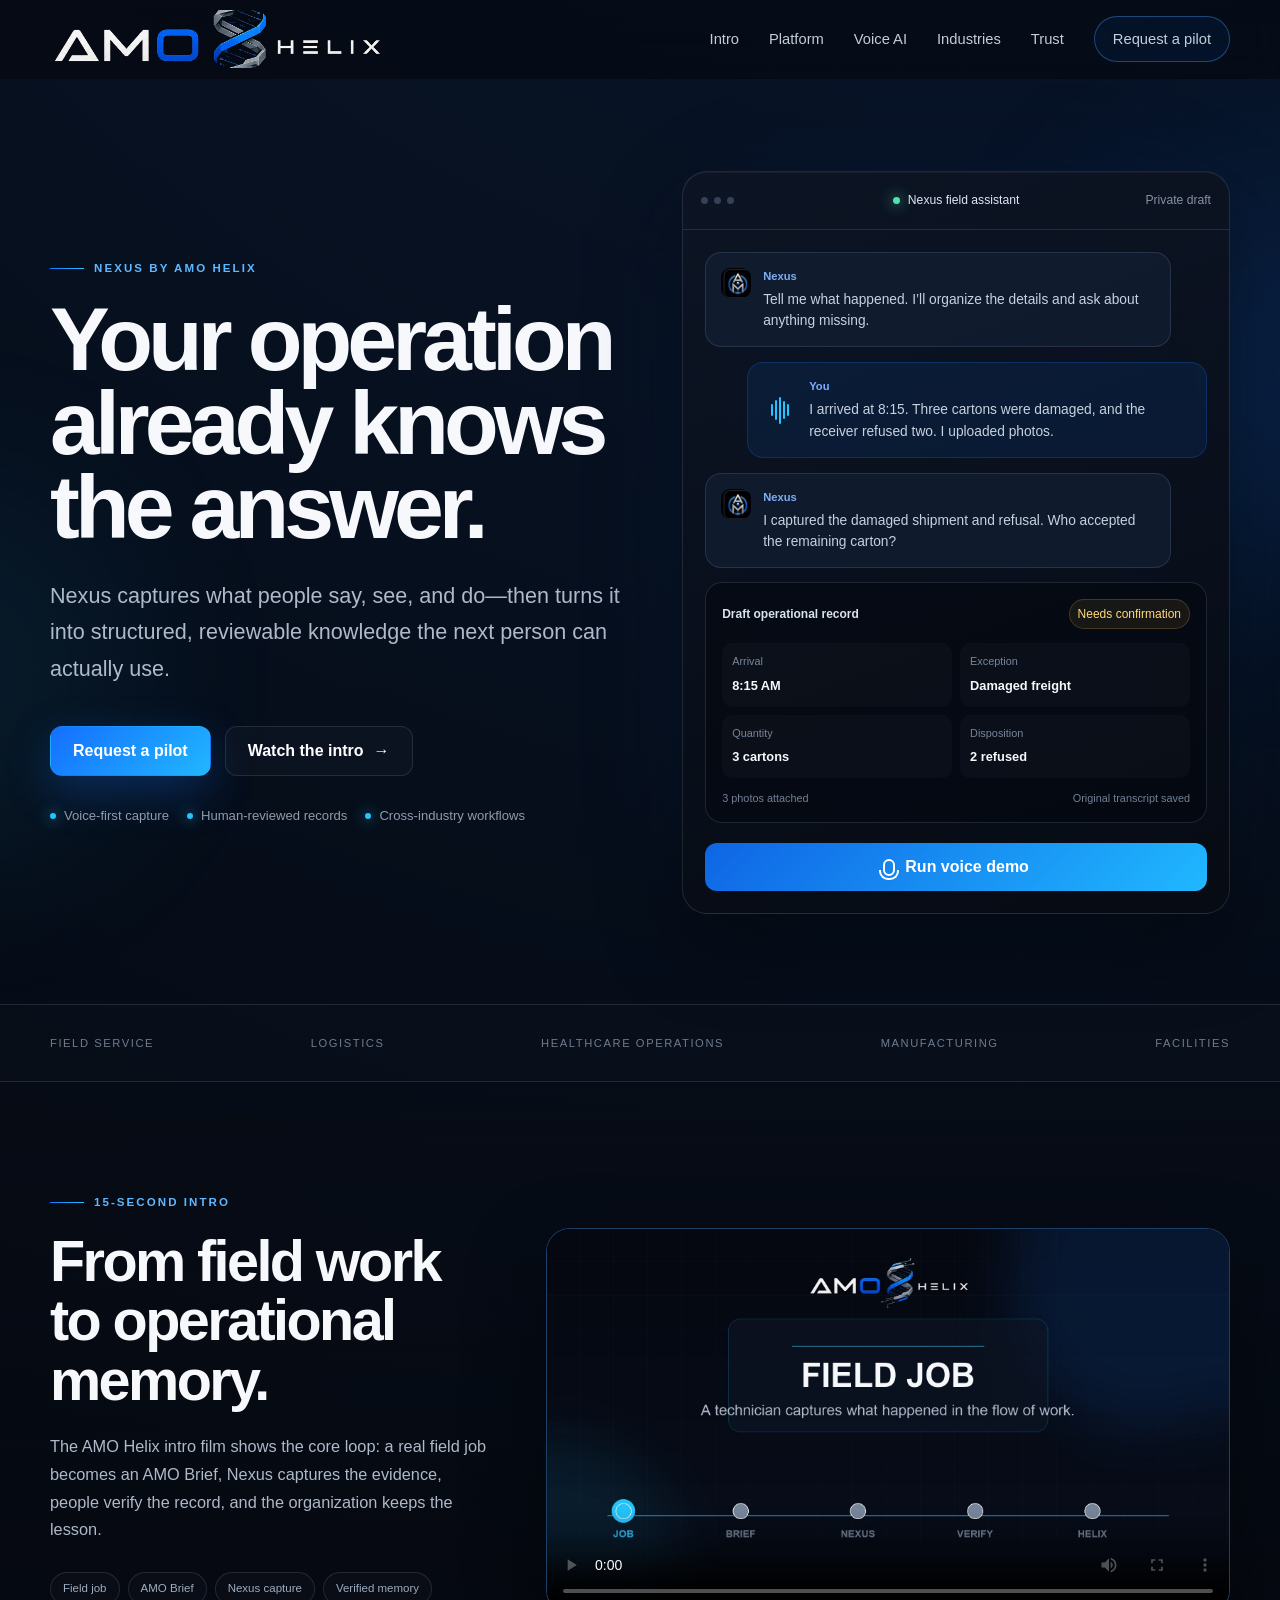
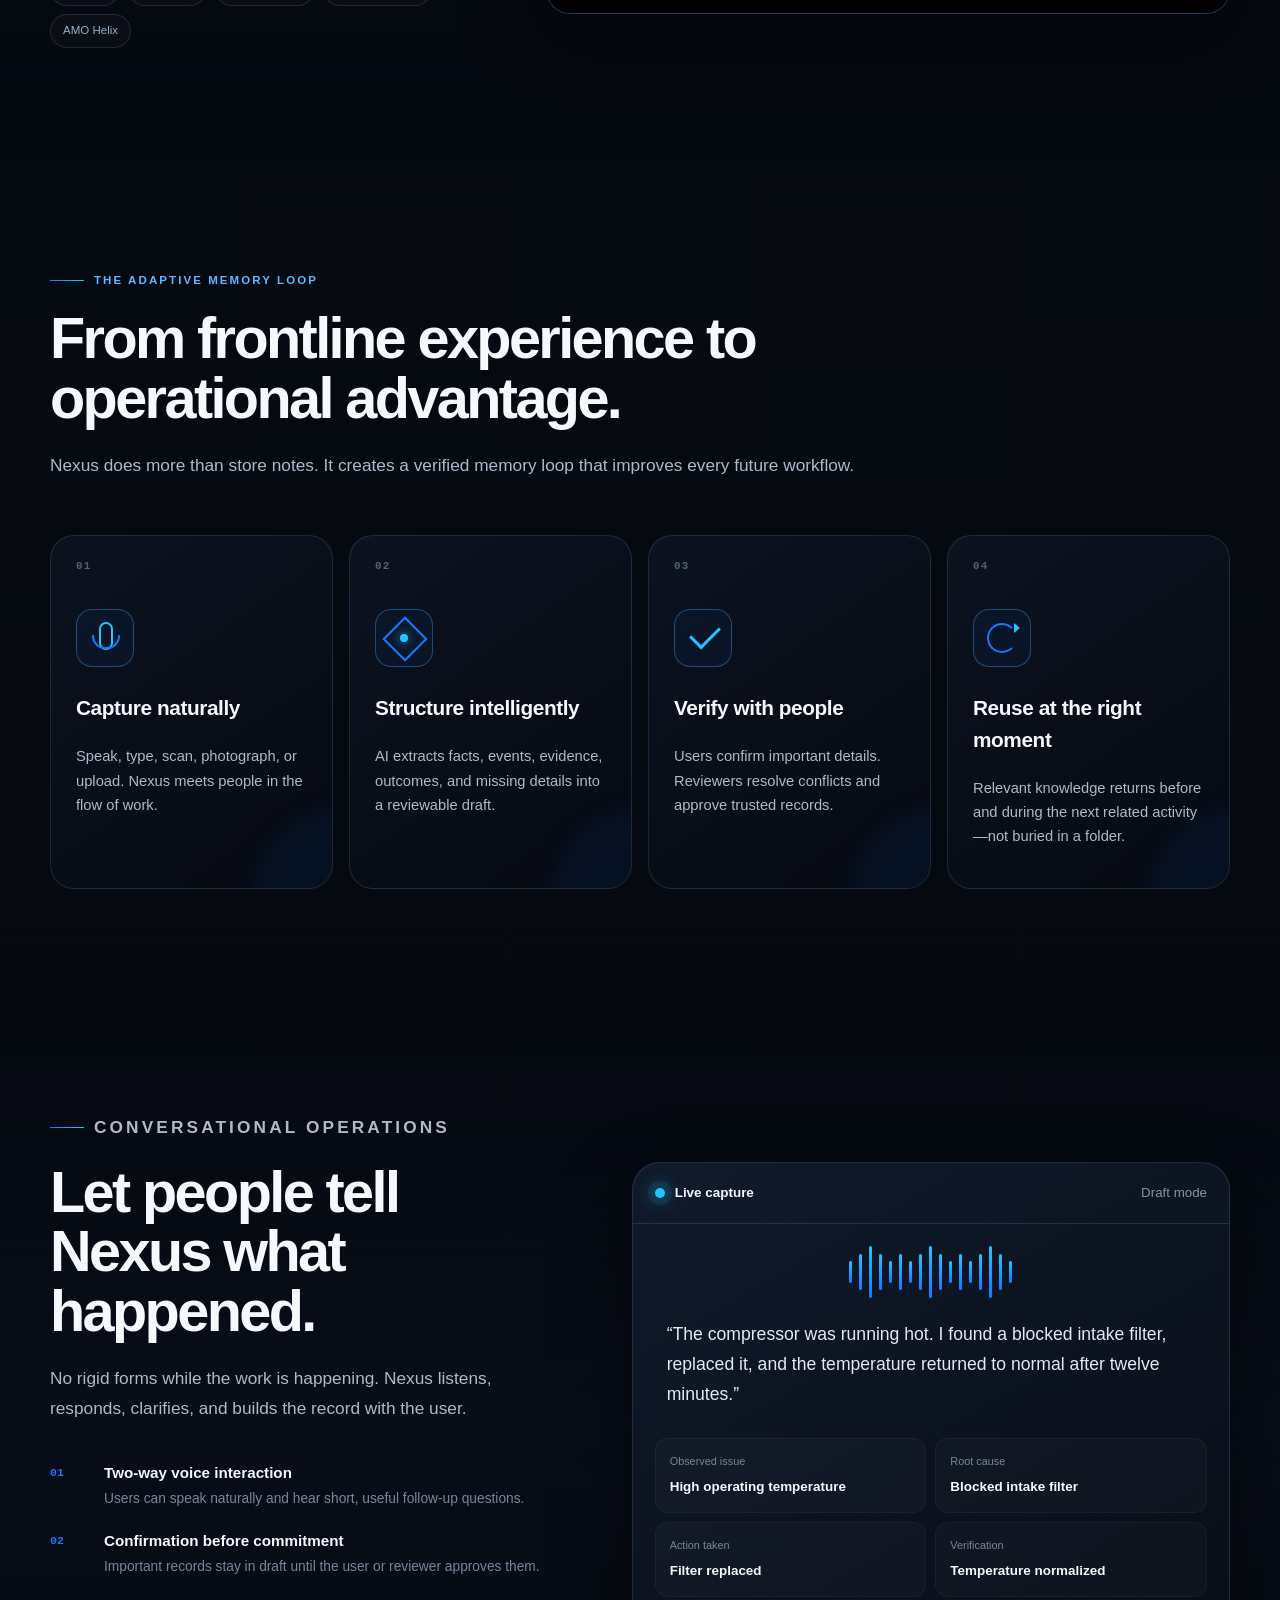
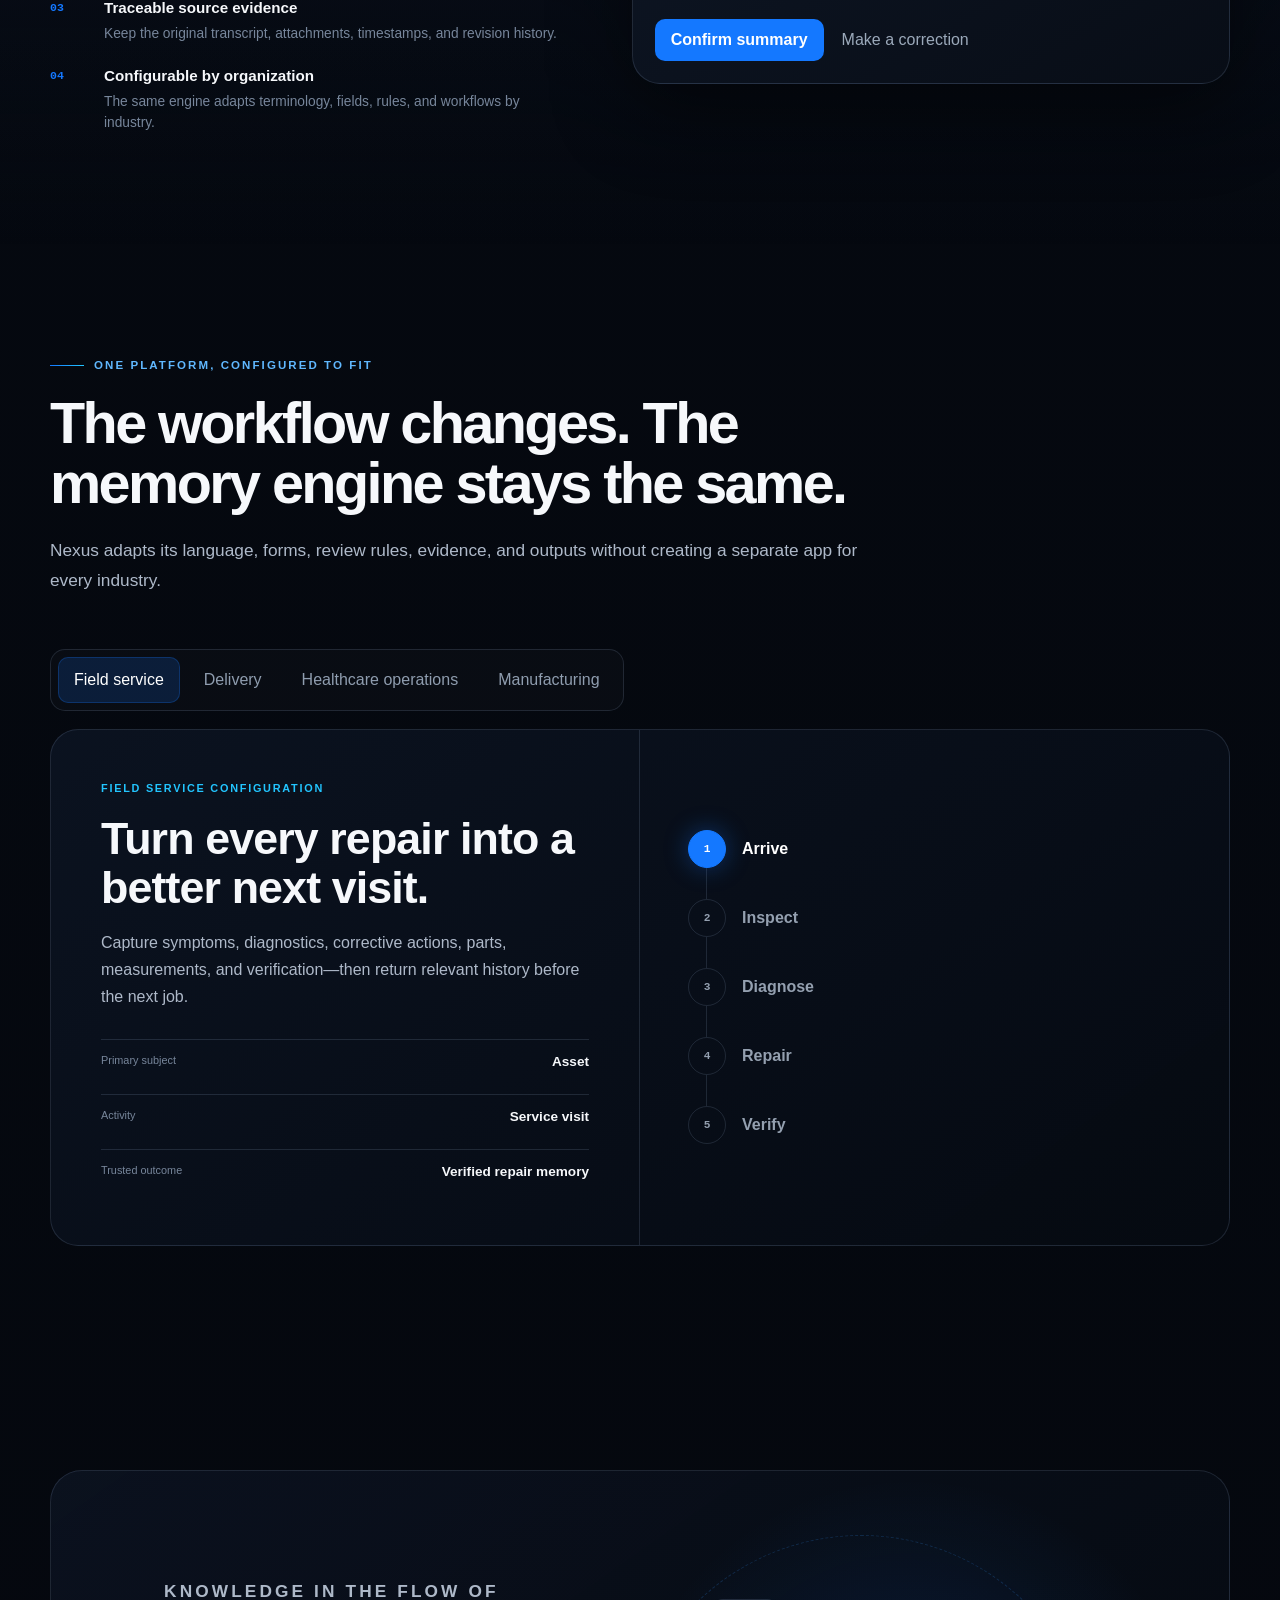
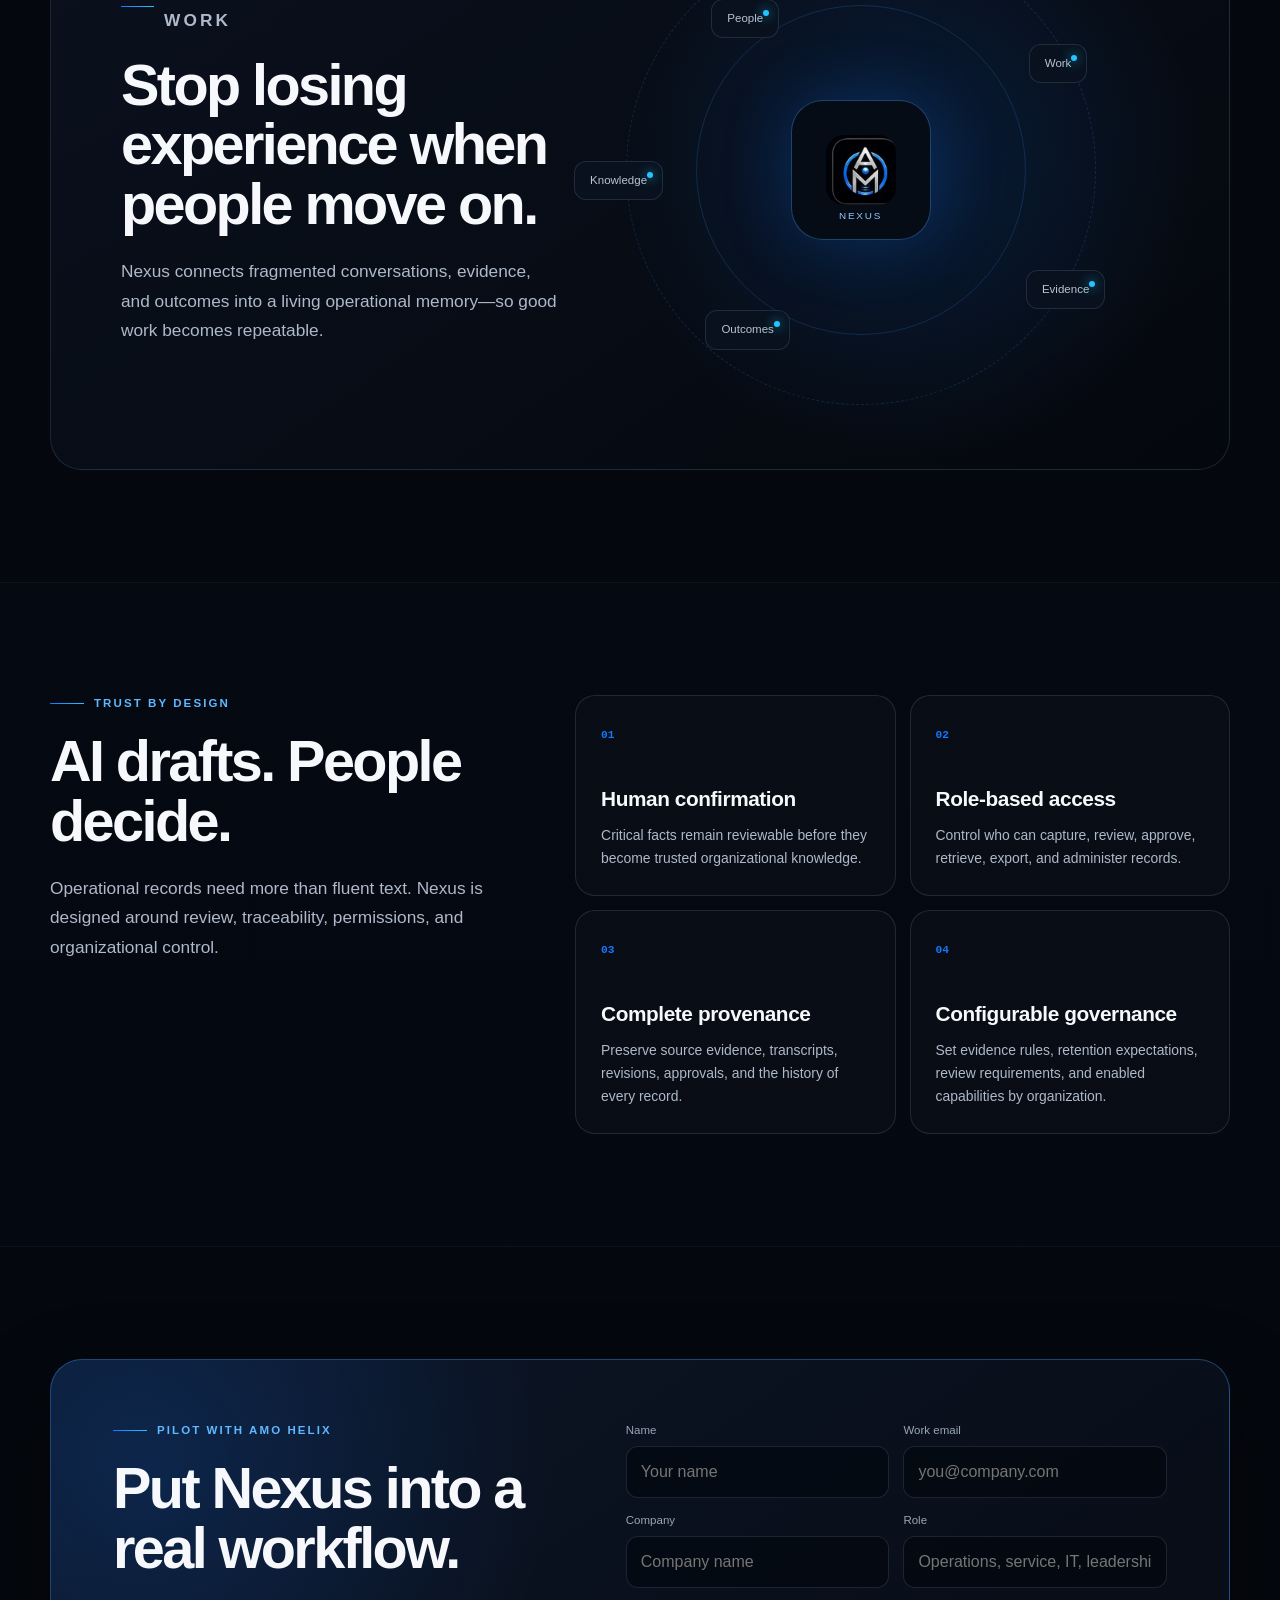
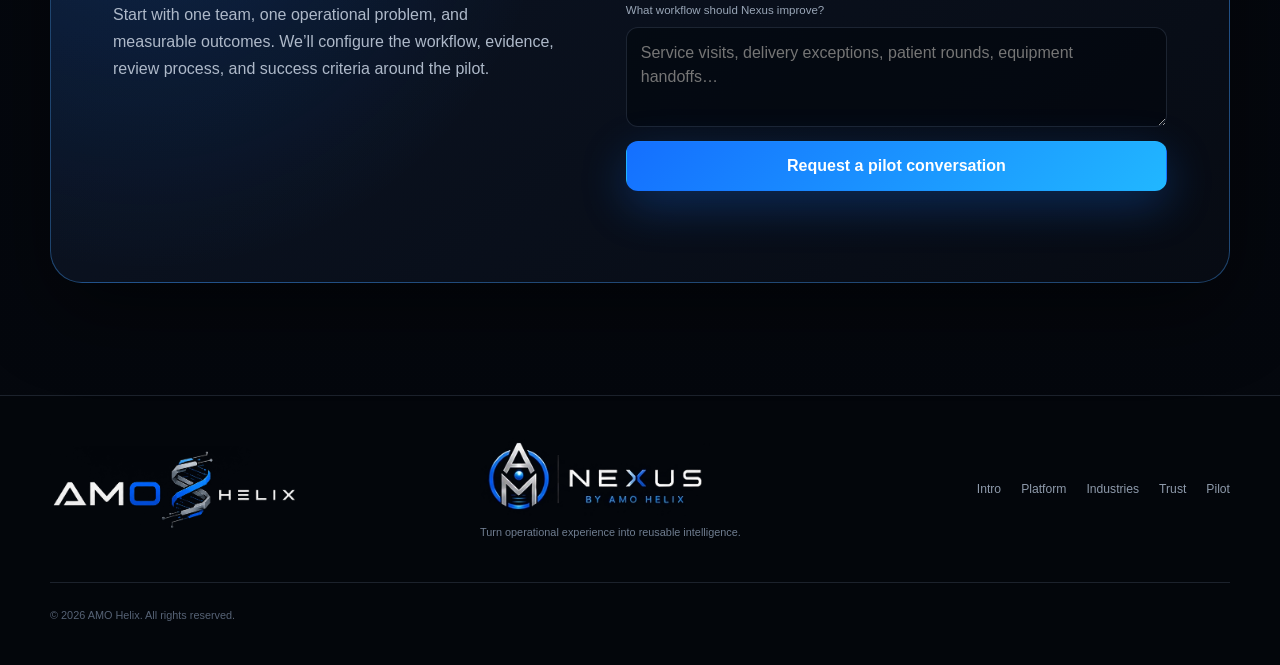
==== amo-helix-nexus-landing/index.html @ 28d57e0d "Add intro film and pilot request endpoint" ====
<!doctype html>
<html lang="en">
<head>
  <meta charset="utf-8" />
  <meta name="viewport" content="width=device-width, initial-scale=1" />
  <meta name="theme-color" content="#050810" />
  <meta name="description" content="Nexus by AMO Helix turns frontline conversations, evidence, and outcomes into reusable operational intelligence." />
  <meta property="og:title" content="Nexus by AMO Helix" />
  <meta property="og:description" content="Turn operational experience into reusable intelligence." />
  <meta property="og:type" content="website" />
  <meta property="og:image" content="assets/APPROVED-LONG-LOGO-SOURCE.jpg" />
  <link rel="icon" type="image/png" sizes="64x64" href="assets/amo-helix-approved-icon-v4-64.png" />
  <link rel="apple-touch-icon" href="assets/amo-helix-approved-icon-v4-180.png" />
  <title>Nexus by AMO Helix — Adaptive Memory Operations</title>
  <link rel="stylesheet" href="styles.css" />
</head>
<body>
  <!-- BRAND LOCK: use only the exact approved AMO app icon and long-form logo in /assets. -->
  <a class="skip-link" href="#main">Skip to content</a>

  <div class="ambient ambient-one" aria-hidden="true"></div>
  <div class="ambient ambient-two" aria-hidden="true"></div>

  <header class="site-header" id="top">
    <div class="shell nav-shell">
      <a class="brand brand-lockup" href="#top" aria-label="AMO Helix home">
        <img src="assets/amo-helix-approved-long-logo-v4.png" alt="AMO Helix" />
      </a>

      <button class="nav-toggle" type="button" aria-expanded="false" aria-controls="site-nav">
        <span></span><span></span><span></span>
        <span class="sr-only">Toggle navigation</span>
      </button>

      <nav id="site-nav" class="site-nav" aria-label="Primary navigation">
        <a href="#intro">Intro</a>
        <a href="#platform">Platform</a>
        <a href="#voice">Voice AI</a>
        <a href="#industries">Industries</a>
        <a href="#security">Trust</a>
        <a href="#pilot" class="nav-cta">Request a pilot</a>
      </nav>
    </div>
  </header>

  <main id="main">
    <section class="hero section">
      <div class="shell hero-grid">
        <div class="hero-copy reveal">
          <p class="eyebrow"><span></span> NEXUS BY AMO HELIX</p>
          <h1>Your operation already knows the answer.</h1>
          <p class="hero-lede">Nexus captures what people say, see, and do—then turns it into structured, reviewable knowledge the next person can actually use.</p>
          <div class="hero-actions">
            <a class="button button-primary" href="#pilot">Request a pilot</a>
            <a class="button button-secondary" href="#intro">Watch the intro <span aria-hidden="true">→</span></a>
          </div>
          <div class="proof-row" aria-label="Platform capabilities">
            <span>Voice-first capture</span>
            <span>Human-reviewed records</span>
            <span>Cross-industry workflows</span>
          </div>
        </div>

        <div class="hero-demo reveal" aria-label="Nexus voice assistant demonstration">
          <div class="demo-window">
            <div class="demo-topbar">
              <div class="window-dots" aria-hidden="true"><i></i><i></i><i></i></div>
              <div class="demo-title"><span class="live-dot"></span> Nexus field assistant</div>
              <div class="secure-pill">Private draft</div>
            </div>

            <div class="assistant-panel">
              <div class="assistant-message message-ai">
                <div class="avatar"><img src="assets/amo-helix-approved-icon-v4-64.png" alt="" /></div>
                <div>
                  <span>Nexus</span>
                  <p>Tell me what happened. I’ll organize the details and ask about anything missing.</p>
                </div>
              </div>

              <div class="assistant-message message-user demo-user-message">
                <div class="voice-orb" aria-hidden="true"><b></b><b></b><b></b><b></b><b></b></div>
                <div>
                  <span>You</span>
                  <p class="typed-line">I arrived at 8:15. Three cartons were damaged, and the receiver refused two. I uploaded photos.</p>
                </div>
              </div>

              <div class="assistant-message message-ai demo-ai-reply">
                <div class="avatar"><img src="assets/amo-helix-approved-icon-v4-64.png" alt="" /></div>
                <div>
                  <span>Nexus</span>
                  <p>I captured the damaged shipment and refusal. Who accepted the remaining carton?</p>
                </div>
              </div>
            </div>

            <div class="record-preview">
              <div class="record-head">
                <span>Draft operational record</span>
                <span class="status">Needs confirmation</span>
              </div>
              <div class="record-grid">
                <div><small>Arrival</small><strong>8:15 AM</strong></div>
                <div><small>Exception</small><strong>Damaged freight</strong></div>
                <div><small>Quantity</small><strong>3 cartons</strong></div>
                <div><small>Disposition</small><strong>2 refused</strong></div>
              </div>
              <div class="evidence-line"><span>3 photos attached</span><span>Original transcript saved</span></div>
            </div>

            <button class="mic-button" type="button" aria-label="Play the voice workflow demonstration">
              <span class="mic-icon" aria-hidden="true"></span>
              <span class="mic-label">Run voice demo</span>
            </button>
          </div>
        </div>
      </div>
    </section>

    <section class="logo-strip" aria-label="Industries Nexus can support">
      <div class="shell logo-strip-inner">
        <span>FIELD SERVICE</span><span>LOGISTICS</span><span>HEALTHCARE OPERATIONS</span><span>MANUFACTURING</span><span>FACILITIES</span>
      </div>
    </section>

    <section class="section intro-section" id="intro">
      <div class="shell intro-grid">
        <div class="intro-copy reveal">
          <p class="eyebrow"><span></span> 15-SECOND INTRO</p>
          <h2>From field work to operational memory.</h2>
          <p>The AMO Helix intro film shows the core loop: a real field job becomes an AMO Brief, Nexus captures the evidence, people verify the record, and the organization keeps the lesson.</p>
          <div class="intro-steps" aria-label="Intro film sequence">
            <span>Field job</span>
            <span>AMO Brief</span>
            <span>Nexus capture</span>
            <span>Verified memory</span>
            <span>AMO Helix</span>
          </div>
        </div>
        <div class="intro-player reveal">
          <video controls playsinline preload="metadata" poster="assets/amo-helix-intro-film-poster.jpg" aria-label="AMO Helix 15-second intro film">
            <source src="assets/amo-helix-intro-film.mp4" type="video/mp4" />
          </video>
        </div>
      </div>
    </section>

    <section class="section" id="platform">
      <div class="shell">
        <div class="section-heading reveal">
          <p class="eyebrow"><span></span> THE ADAPTIVE MEMORY LOOP</p>
          <h2>From frontline experience to operational advantage.</h2>
          <p>Nexus does more than store notes. It creates a verified memory loop that improves every future workflow.</p>
        </div>

        <div class="process-grid">
          <article class="process-card reveal">
            <div class="step-number">01</div>
            <div class="line-icon capture-icon" aria-hidden="true"></div>
            <h3>Capture naturally</h3>
            <p>Speak, type, scan, photograph, or upload. Nexus meets people in the flow of work.</p>
          </article>
          <article class="process-card reveal">
            <div class="step-number">02</div>
            <div class="line-icon structure-icon" aria-hidden="true"></div>
            <h3>Structure intelligently</h3>
            <p>AI extracts facts, events, evidence, outcomes, and missing details into a reviewable draft.</p>
          </article>
          <article class="process-card reveal">
            <div class="step-number">03</div>
            <div class="line-icon verify-icon" aria-hidden="true"></div>
            <h3>Verify with people</h3>
            <p>Users confirm important details. Reviewers resolve conflicts and approve trusted records.</p>
          </article>
          <article class="process-card reveal">
            <div class="step-number">04</div>
            <div class="line-icon reuse-icon" aria-hidden="true"></div>
            <h3>Reuse at the right moment</h3>
            <p>Relevant knowledge returns before and during the next related activity—not buried in a folder.</p>
          </article>
        </div>
      </div>
    </section>

    <section class="section voice-section" id="voice">
      <div class="shell voice-grid">
        <div class="voice-copy reveal">
          <p class="eyebrow"><span></span> CONVERSATIONAL OPERATIONS</p>
          <h2>Let people tell Nexus what happened.</h2>
          <p>No rigid forms while the work is happening. Nexus listens, responds, clarifies, and builds the record with the user.</p>
          <ul class="feature-list">
            <li><span>01</span><div><strong>Two-way voice interaction</strong><p>Users can speak naturally and hear short, useful follow-up questions.</p></div></li>
            <li><span>02</span><div><strong>Confirmation before commitment</strong><p>Important records stay in draft until the user or reviewer approves them.</p></div></li>
            <li><span>03</span><div><strong>Traceable source evidence</strong><p>Keep the original transcript, attachments, timestamps, and revision history.</p></div></li>
            <li><span>04</span><div><strong>Configurable by organization</strong><p>The same engine adapts terminology, fields, rules, and workflows by industry.</p></div></li>
          </ul>
        </div>

        <div class="voice-visual reveal">
          <div class="conversation-card">
            <div class="conversation-header">
              <div><span class="pulse-ring"></span><strong>Live capture</strong></div>
              <small>Draft mode</small>
            </div>
            <div class="waveform" aria-hidden="true">
              <i></i><i></i><i></i><i></i><i></i><i></i><i></i><i></i><i></i><i></i><i></i><i></i><i></i><i></i><i></i><i></i><i></i>
            </div>
            <blockquote>“The compressor was running hot. I found a blocked intake filter, replaced it, and the temperature returned to normal after twelve minutes.”</blockquote>
            <div class="extraction-list">
              <div><span>Observed issue</span><strong>High operating temperature</strong></div>
              <div><span>Root cause</span><strong>Blocked intake filter</strong></div>
              <div><span>Action taken</span><strong>Filter replaced</strong></div>
              <div><span>Verification</span><strong>Temperature normalized</strong></div>
            </div>
            <div class="confirm-row">
              <button type="button" class="confirm-button">Confirm summary</button>
              <button type="button" class="text-button">Make a correction</button>
            </div>
          </div>
        </div>
      </div>
    </section>

    <section class="section" id="industries">
      <div class="shell">
        <div class="section-heading reveal">
          <p class="eyebrow"><span></span> ONE PLATFORM, CONFIGURED TO FIT</p>
          <h2>The workflow changes. The memory engine stays the same.</h2>
          <p>Nexus adapts its language, forms, review rules, evidence, and outputs without creating a separate app for every industry.</p>
        </div>

        <div class="industry-tabs reveal" role="tablist" aria-label="Industry examples">
          <button type="button" role="tab" aria-selected="true" data-industry="service">Field service</button>
          <button type="button" role="tab" aria-selected="false" data-industry="delivery">Delivery</button>
          <button type="button" role="tab" aria-selected="false" data-industry="healthcare">Healthcare operations</button>
          <button type="button" role="tab" aria-selected="false" data-industry="manufacturing">Manufacturing</button>
        </div>

        <div class="industry-stage reveal">
          <div class="industry-copy">
            <p class="industry-kicker" id="industry-kicker">FIELD SERVICE CONFIGURATION</p>
            <h3 id="industry-title">Turn every repair into a better next visit.</h3>
            <p id="industry-description">Capture symptoms, diagnostics, corrective actions, parts, measurements, and verification—then return relevant history before the next job.</p>
            <div class="industry-metrics">
              <div><small>Primary subject</small><strong id="industry-subject">Asset</strong></div>
              <div><small>Activity</small><strong id="industry-activity">Service visit</strong></div>
              <div><small>Trusted outcome</small><strong id="industry-outcome">Verified repair memory</strong></div>
            </div>
          </div>
          <div class="industry-workflow" aria-label="Configured workflow">
            <div class="workflow-node active"><span>1</span><strong id="wf-1">Arrive</strong></div>
            <i></i>
            <div class="workflow-node"><span>2</span><strong id="wf-2">Inspect</strong></div>
            <i></i>
            <div class="workflow-node"><span>3</span><strong id="wf-3">Diagnose</strong></div>
            <i></i>
            <div class="workflow-node"><span>4</span><strong id="wf-4">Repair</strong></div>
            <i></i>
            <div class="workflow-node"><span>5</span><strong id="wf-5">Verify</strong></div>
          </div>
        </div>
      </div>
    </section>

    <section class="section value-section">
      <div class="shell value-shell reveal">
        <div class="value-copy">
          <p class="eyebrow"><span></span> KNOWLEDGE IN THE FLOW OF WORK</p>
          <h2>Stop losing experience when people move on.</h2>
          <p>Nexus connects fragmented conversations, evidence, and outcomes into a living operational memory—so good work becomes repeatable.</p>
        </div>
        <div class="memory-map" aria-hidden="true">
          <div class="map-core"><img src="assets/amo-helix-approved-icon-v4-180.png" alt="" /><span>NEXUS</span></div>
          <div class="map-node node-one">People</div>
          <div class="map-node node-two">Work</div>
          <div class="map-node node-three">Evidence</div>
          <div class="map-node node-four">Outcomes</div>
          <div class="map-node node-five">Knowledge</div>
          <div class="map-orbit orbit-one"></div>
          <div class="map-orbit orbit-two"></div>
        </div>
      </div>
    </section>

    <section class="section trust-section" id="security">
      <div class="shell trust-grid">
        <div class="section-heading left reveal">
          <p class="eyebrow"><span></span> TRUST BY DESIGN</p>
          <h2>AI drafts. People decide.</h2>
          <p>Operational records need more than fluent text. Nexus is designed around review, traceability, permissions, and organizational control.</p>
        </div>
        <div class="trust-cards">
          <article class="trust-card reveal"><span>01</span><h3>Human confirmation</h3><p>Critical facts remain reviewable before they become trusted organizational knowledge.</p></article>
          <article class="trust-card reveal"><span>02</span><h3>Role-based access</h3><p>Control who can capture, review, approve, retrieve, export, and administer records.</p></article>
          <article class="trust-card reveal"><span>03</span><h3>Complete provenance</h3><p>Preserve source evidence, transcripts, revisions, approvals, and the history of every record.</p></article>
          <article class="trust-card reveal"><span>04</span><h3>Configurable governance</h3><p>Set evidence rules, retention expectations, review requirements, and enabled capabilities by organization.</p></article>
        </div>
      </div>
    </section>

    <section class="section pilot-section" id="pilot">
      <div class="shell pilot-card reveal">
        <div>
          <p class="eyebrow"><span></span> PILOT WITH AMO HELIX</p>
          <h2>Put Nexus into a real workflow.</h2>
          <p>Start with one team, one operational problem, and measurable outcomes. We’ll configure the workflow, evidence, review process, and success criteria around the pilot.</p>
        </div>
        <form class="pilot-form" id="pilot-form" action="/api/pilot-request" method="post">
          <label>
            <span>Name</span>
            <input type="text" name="name" placeholder="Your name" autocomplete="name" required />
          </label>
          <label>
            <span>Work email</span>
            <input type="email" name="email" placeholder="you@company.com" autocomplete="email" required />
          </label>
          <label>
            <span>Company</span>
            <input type="text" name="company" placeholder="Company name" autocomplete="organization" required />
          </label>
          <label>
            <span>Role</span>
            <input type="text" name="role" placeholder="Operations, service, IT, leadership" autocomplete="organization-title" />
          </label>
          <label class="full-field">
            <span>What workflow should Nexus improve?</span>
            <textarea name="workflow" rows="3" placeholder="Service visits, delivery exceptions, patient rounds, equipment handoffs…" required></textarea>
          </label>
          <label class="bot-field" aria-hidden="true">
            <span>Website</span>
            <input type="text" name="website" tabindex="-1" autocomplete="off" />
          </label>
          <button class="button button-primary full-field" type="submit">Request a pilot conversation</button>
          <p class="form-status full-field" role="status" aria-live="polite"></p>
        </form>
      </div>
    </section>
  </main>

  <footer class="site-footer">
    <div class="shell footer-grid">
      <div class="footer-brand">
        <img class="footer-company-logo" src="assets/amo-helix-approved-long-logo-v4.png" alt="AMO Helix" />
      </div>
      <div class="footer-product">
        <img src="assets/nexus-approved-product-lockup-v4.png" alt="Nexus by AMO Helix" />
        <small>Turn operational experience into reusable intelligence.</small>
      </div>
      <div class="footer-links"><a href="#intro">Intro</a><a href="#platform">Platform</a><a href="#industries">Industries</a><a href="#security">Trust</a><a href="#pilot">Pilot</a></div>
      <p class="copyright">© <span id="year"></span> AMO Helix. All rights reserved.</p>
    </div>
  </footer>

  <script src="script.js"></script>
</body>
</html>
---- amo-helix-nexus-landing/styles.css ----
:root {
  --bg: #050810;
  --bg-soft: #090e18;
  --panel: rgba(13, 20, 34, 0.82);
  --panel-strong: #0d1524;
  --line: rgba(158, 181, 216, 0.16);
  --line-bright: rgba(70, 161, 255, 0.38);
  --text: #f6f8fb;
  --muted: #aeb9c9;
  --muted-2: #77869b;
  --blue: #1478ff;
  --cyan: #22c5ff;
  --blue-soft: #0d3c88;
  --green: #4de3ac;
  --danger: #ff778b;
  --radius: 24px;
  --radius-sm: 14px;
  --shadow: 0 30px 80px rgba(0, 0, 0, 0.45);
  --shell: 1180px;
}

* { box-sizing: border-box; }
html { scroll-behavior: smooth; }
body {
  margin: 0;
  color: var(--text);
  background:
    radial-gradient(circle at 75% -10%, rgba(20,120,255,.12), transparent 30%),
    linear-gradient(180deg, #060a12 0%, #04070d 100%);
  font-family: Inter, ui-sans-serif, -apple-system, BlinkMacSystemFont, "Segoe UI", sans-serif;
  line-height: 1.5;
  overflow-x: hidden;
}
body::before {
  content: "";
  position: fixed;
  inset: 0;
  z-index: -3;
  opacity: .24;
  background-image:
    linear-gradient(rgba(255,255,255,.018) 1px, transparent 1px),
    linear-gradient(90deg, rgba(255,255,255,.018) 1px, transparent 1px);
  background-size: 64px 64px;
  mask-image: linear-gradient(to bottom, black, transparent 80%);
}
a { color: inherit; text-decoration: none; }
button, input, textarea { font: inherit; }
button { cursor: pointer; }
img { max-width: 100%; display: block; }

.sr-only {
  position: absolute; width: 1px; height: 1px; padding: 0; margin: -1px;
  overflow: hidden; clip: rect(0,0,0,0); white-space: nowrap; border: 0;
}
.skip-link {
  position: fixed; left: 1rem; top: 1rem; z-index: 999;
  background: white; color: black; padding: .75rem 1rem; border-radius: .5rem;
  transform: translateY(-150%); transition: transform .2s;
}
.skip-link:focus { transform: translateY(0); }
.shell { width: min(calc(100% - 40px), var(--shell)); margin-inline: auto; }
.section { padding: 112px 0; position: relative; }

.ambient { position: fixed; z-index: -2; filter: blur(100px); border-radius: 50%; opacity: .14; pointer-events: none; }
.ambient-one { width: 420px; height: 420px; background: var(--blue); top: 18%; right: -220px; }
.ambient-two { width: 380px; height: 380px; background: var(--cyan); bottom: 4%; left: -250px; opacity: .08; }

.site-header {
  position: sticky; top: 0; z-index: 100;
  border-bottom: 1px solid transparent;
  background: rgba(5,8,16,.65);
  backdrop-filter: blur(18px);
  transition: border-color .25s, background .25s;
}
.site-header.scrolled { border-color: var(--line); background: rgba(5,8,16,.9); }
.nav-shell { min-height: 78px; display: flex; align-items: center; justify-content: space-between; gap: 24px; }
.brand { display: flex; align-items: center; gap: 12px; }

.brand-lockup {
  width: 330px;
  height: 58px;
  flex: 0 0 330px;
  overflow: hidden;
  display: flex;
  align-items: center;
}

.brand-lockup img {
  width: 100%;
  height: 100%;
  max-width: none;
  max-height: none;
  object-fit: cover;
  object-position: center;
  filter: none;
}

.site-nav { display: flex; align-items: center; gap: 30px; font-size: .92rem; color: #c4cedb; }
.site-nav a { transition: color .2s; }
.site-nav a:hover, .site-nav a:focus-visible { color: white; }
.nav-cta { border: 1px solid var(--line-bright); border-radius: 999px; padding: 11px 18px; background: rgba(20,120,255,.08); }
.nav-toggle { display: none; background: transparent; border: 0; padding: 8px; }
.nav-toggle span:not(.sr-only) { display: block; width: 24px; height: 2px; background: white; margin: 5px 0; }

.eyebrow { display: flex; align-items: center; gap: 10px; margin: 0 0 20px; color: #60b8ff; font-size: .72rem; font-weight: 700; letter-spacing: .18em; }
.eyebrow span { width: 34px; height: 1px; background: linear-gradient(90deg, var(--blue), var(--cyan)); }
h1, h2, h3, p { margin-top: 0; }
h1 { font-size: clamp(3.2rem, 7vw, 6.5rem); line-height: .94; letter-spacing: -.055em; margin-bottom: 28px; max-width: 850px; }
h2 { font-size: clamp(2.3rem, 4.5vw, 4.4rem); line-height: 1.04; letter-spacing: -.045em; margin-bottom: 22px; }
h3 { font-size: 1.3rem; letter-spacing: -.02em; }
.hero { padding-top: 92px; padding-bottom: 90px; }
.hero-grid { display: grid; grid-template-columns: 1.02fr .98fr; align-items: center; gap: 62px; }
.hero-lede { max-width: 690px; font-size: clamp(1.08rem, 1.7vw, 1.35rem); line-height: 1.7; color: var(--muted); }
.hero-actions { display: flex; gap: 14px; margin: 38px 0 30px; flex-wrap: wrap; }
.button { min-height: 50px; padding: 0 22px; border-radius: 12px; display: inline-flex; align-items: center; justify-content: center; gap: 10px; border: 1px solid transparent; font-weight: 700; transition: transform .2s, box-shadow .2s, border-color .2s; }
.button:hover { transform: translateY(-2px); }
.button-primary { background: linear-gradient(135deg, #146fff, #21b7ff); color: white; box-shadow: 0 15px 45px rgba(20,120,255,.28); }
.button-primary:hover { box-shadow: 0 18px 54px rgba(20,120,255,.38); }
.button-secondary { color: white; border-color: var(--line); background: rgba(255,255,255,.025); }
.button-secondary:hover { border-color: var(--line-bright); }
.proof-row { display: flex; flex-wrap: wrap; gap: 18px; color: #8f9cae; font-size: .82rem; }
.proof-row span { display: flex; align-items: center; gap: 8px; }
.proof-row span::before { content: ""; width: 6px; height: 6px; background: var(--cyan); border-radius: 50%; box-shadow: 0 0 14px var(--cyan); }

.hero-demo { position: relative; }
.hero-demo::before { content: ""; position: absolute; inset: 8% 8%; background: rgba(20,120,255,.2); filter: blur(70px); z-index: -1; }
.demo-window { border: 1px solid var(--line); background: linear-gradient(160deg, rgba(13,21,36,.96), rgba(6,11,20,.98)); border-radius: 25px; box-shadow: var(--shadow), inset 0 1px rgba(255,255,255,.04); overflow: hidden; }
.demo-topbar { min-height: 58px; border-bottom: 1px solid var(--line); display: grid; grid-template-columns: 1fr auto 1fr; align-items: center; padding: 0 18px; font-size: .76rem; }
.window-dots { display: flex; gap: 6px; }
.window-dots i { width: 7px; height: 7px; border-radius: 50%; background: #344156; }
.demo-title { display: flex; align-items: center; gap: 8px; color: #dfe7f2; }
.live-dot { width: 7px; height: 7px; border-radius: 50%; background: var(--green); box-shadow: 0 0 14px var(--green); }
.secure-pill { justify-self: end; color: #8492a5; }
.assistant-panel { padding: 22px 22px 14px; display: grid; gap: 15px; min-height: 315px; }
.assistant-message { border-radius: 16px; padding: 15px; display: flex; gap: 12px; font-size: .86rem; border: 1px solid var(--line); }
.assistant-message span { display: block; font-weight: 700; font-size: .7rem; color: #7caef7; margin-bottom: 4px; }
.assistant-message p { margin: 0; color: #c8d1df; line-height: 1.55; }
.message-ai { background: rgba(18,31,52,.72); margin-right: 36px; }
.message-user { background: rgba(20,120,255,.1); margin-left: 42px; border-color: rgba(20,120,255,.23); }
.avatar { width: 30px; height: 30px; flex: 0 0 30px; }
.avatar img { border-radius: 9px; }
.voice-orb { width: 34px; min-width: 34px; display: flex; align-items: center; justify-content: center; gap: 2px; }
.voice-orb b { width: 2px; height: 12px; background: var(--cyan); border-radius: 99px; animation: wave 1s ease-in-out infinite; }
.voice-orb b:nth-child(2) { animation-delay: .1s; height: 20px; }
.voice-orb b:nth-child(3) { animation-delay: .2s; height: 27px; }
.voice-orb b:nth-child(4) { animation-delay: .3s; height: 18px; }
.voice-orb b:nth-child(5) { animation-delay: .4s; }
@keyframes wave { 50% { transform: scaleY(.4); opacity: .55; } }
.record-preview { margin: 0 22px 20px; border: 1px solid var(--line); border-radius: 17px; background: rgba(4,8,15,.6); padding: 16px; }
.record-head { display: flex; justify-content: space-between; align-items: center; gap: 12px; font-size: .75rem; margin-bottom: 14px; }
.record-head > span:first-child { font-weight: 700; color: #d9e2ef; }
.status { color: #ffd97a; background: rgba(255,191,64,.08); border: 1px solid rgba(255,191,64,.2); padding: 5px 8px; border-radius: 999px; }
.record-grid { display: grid; grid-template-columns: 1fr 1fr; gap: 8px; }
.record-grid div { padding: 10px; background: rgba(255,255,255,.025); border-radius: 10px; }
.record-grid small, .industry-metrics small { display: block; color: var(--muted-2); font-size: .68rem; margin-bottom: 3px; }
.record-grid strong { font-size: .8rem; }
.evidence-line { display: flex; justify-content: space-between; margin-top: 12px; color: #728096; font-size: .68rem; }
.mic-button { width: calc(100% - 44px); margin: 0 22px 22px; min-height: 48px; border: 0; color: white; border-radius: 12px; background: linear-gradient(135deg, #0f65e5, #20b8ff); display: flex; align-items: center; justify-content: center; gap: 10px; font-weight: 700; }
.mic-icon { width: 12px; height: 17px; border: 2px solid white; border-radius: 7px; position: relative; }
.mic-icon::after { content: ""; position: absolute; width: 16px; height: 8px; border: 2px solid white; border-top: 0; border-radius: 0 0 9px 9px; left: 50%; transform: translateX(-50%); top: 9px; }
.demo-window.playing .assistant-panel { animation: subtleFlash 1.5s ease; }
.demo-window.playing .record-preview { border-color: rgba(34,197,255,.48); box-shadow: 0 0 30px rgba(20,120,255,.12); }
@keyframes subtleFlash { 50% { opacity: .68; } }

.logo-strip { border-block: 1px solid var(--line); background: rgba(255,255,255,.012); }
.logo-strip-inner { min-height: 76px; display: flex; align-items: center; justify-content: space-between; gap: 24px; color: #6f7c8e; font-size: .7rem; letter-spacing: .14em; white-space: nowrap; overflow: hidden; }
.intro-section { background: linear-gradient(180deg, rgba(8,13,22,.42), transparent); }
.intro-grid { display: grid; grid-template-columns: .78fr 1.22fr; gap: 58px; align-items: center; }
.intro-copy > p:not(.eyebrow) { color: var(--muted); line-height: 1.7; font-size: 1.02rem; }
.intro-steps { display: flex; flex-wrap: wrap; gap: 8px; margin-top: 28px; }
.intro-steps span { min-height: 34px; display: inline-flex; align-items: center; border: 1px solid var(--line); border-radius: 999px; padding: 0 12px; color: #9badc2; background: rgba(255,255,255,.018); font-size: .72rem; }
.intro-player { border: 1px solid var(--line-bright); border-radius: 24px; overflow: hidden; background: #03060b; box-shadow: var(--shadow); }
.intro-player video { display: block; width: 100%; aspect-ratio: 16 / 9; background: #03060b; }
.section-heading { max-width: 820px; margin-bottom: 54px; }
.section-heading > p:last-child, .voice-copy > p, .value-copy > p, .section-heading.left > p:last-child { color: var(--muted); font-size: 1.08rem; line-height: 1.7; }
.process-grid { display: grid; grid-template-columns: repeat(4, 1fr); gap: 16px; }
.process-card { min-height: 320px; padding: 25px; border: 1px solid var(--line); border-radius: var(--radius); background: linear-gradient(145deg, rgba(14,22,37,.78), rgba(6,10,18,.8)); position: relative; overflow: hidden; }
.process-card::after { content: ""; position: absolute; width: 180px; height: 180px; border-radius: 50%; background: rgba(20,120,255,.07); right: -100px; bottom: -100px; filter: blur(10px); }
.step-number { color: #536278; font: 700 .68rem/1 ui-monospace, monospace; letter-spacing: .12em; }
.line-icon { width: 58px; height: 58px; border: 1px solid var(--line-bright); border-radius: 16px; margin: 38px 0 25px; position: relative; background: rgba(20,120,255,.05); }
.line-icon::before, .line-icon::after { content: ""; position: absolute; }
.capture-icon::before { width: 10px; height: 24px; border: 2px solid var(--cyan); border-radius: 7px; top: 12px; left: 22px; }
.capture-icon::after { width: 24px; height: 12px; border: 2px solid var(--blue); border-top: 0; border-radius: 0 0 13px 13px; top: 25px; left: 15px; }
.structure-icon::before { width: 28px; height: 28px; border: 2px solid var(--blue); transform: rotate(45deg); top: 13px; left: 13px; }
.structure-icon::after { width: 8px; height: 8px; background: var(--cyan); border-radius: 50%; top: 24px; left: 24px; box-shadow: 0 0 12px var(--cyan); }
.verify-icon::before { width: 25px; height: 14px; border-left: 3px solid var(--cyan); border-bottom: 3px solid var(--cyan); transform: rotate(-45deg); top: 15px; left: 16px; }
.reuse-icon::before { inset: 13px; border: 2px solid var(--blue); border-radius: 50%; border-right-color: transparent; }
.reuse-icon::after { border-left: 6px solid var(--cyan); border-top: 5px solid transparent; border-bottom: 5px solid transparent; right: 10px; top: 13px; }
.process-card p { color: var(--muted); font-size: .92rem; line-height: 1.65; }

.voice-section { background: linear-gradient(180deg, transparent, rgba(9,16,28,.65), transparent); }
.voice-grid { display: grid; grid-template-columns: .92fr 1.08fr; gap: 72px; align-items: center; }
.feature-list { list-style: none; margin: 38px 0 0; padding: 0; display: grid; gap: 19px; }
.feature-list li { display: grid; grid-template-columns: 38px 1fr; gap: 16px; }
.feature-list li > span { color: var(--blue); font: 700 .72rem/1 ui-monospace, monospace; padding-top: 6px; }
.feature-list strong { font-size: .95rem; }
.feature-list p { margin: 4px 0 0; color: var(--muted-2); font-size: .86rem; }
.conversation-card { background: linear-gradient(150deg, #101a2b, #080d16); border: 1px solid var(--line); border-radius: 28px; box-shadow: var(--shadow); overflow: hidden; }
.conversation-header { display: flex; align-items: center; justify-content: space-between; padding: 20px 22px; border-bottom: 1px solid var(--line); }
.conversation-header > div { display: flex; align-items: center; gap: 10px; font-size: .84rem; }
.conversation-header small { color: #8592a4; }
.pulse-ring { width: 10px; height: 10px; background: var(--cyan); border-radius: 50%; box-shadow: 0 0 0 7px rgba(34,197,255,.08), 0 0 18px var(--cyan); }
.waveform { height: 78px; display: flex; align-items: center; justify-content: center; gap: 7px; padding-top: 18px; }
.waveform i { width: 3px; height: 22px; border-radius: 99px; background: linear-gradient(var(--cyan), var(--blue)); animation: waveform 1.5s ease-in-out infinite; }
.waveform i:nth-child(3n) { height: 52px; animation-delay: .2s; }
.waveform i:nth-child(2n) { height: 36px; animation-delay: .4s; }
@keyframes waveform { 50% { transform: scaleY(.35); opacity: .45; } }
blockquote { margin: 18px 34px 28px; font-size: 1.1rem; line-height: 1.7; color: #e3e9f2; }
.extraction-list { margin: 0 22px; display: grid; grid-template-columns: 1fr 1fr; gap: 9px; }
.extraction-list div { padding: 14px; border-radius: 13px; background: rgba(255,255,255,.025); border: 1px solid rgba(255,255,255,.04); }
.extraction-list span { display: block; color: var(--muted-2); font-size: .68rem; margin-bottom: 5px; }
.extraction-list strong { font-size: .84rem; }
.confirm-row { display: flex; gap: 12px; align-items: center; padding: 22px; }
.confirm-button { min-height: 42px; border-radius: 10px; border: 0; background: var(--blue); color: white; padding: 0 16px; font-weight: 700; }
.text-button { background: transparent; border: 0; color: #9ba9ba; }

.industry-tabs { display: flex; gap: 8px; padding: 7px; border: 1px solid var(--line); border-radius: 15px; background: rgba(255,255,255,.02); width: fit-content; max-width: 100%; overflow-x: auto; margin-bottom: 18px; }
.industry-tabs button { border: 0; color: #8f9daf; background: transparent; padding: 11px 16px; border-radius: 10px; white-space: nowrap; }
.industry-tabs button[aria-selected="true"] { color: white; background: rgba(20,120,255,.16); box-shadow: inset 0 0 0 1px rgba(20,120,255,.25); }
.industry-stage { border: 1px solid var(--line); border-radius: 28px; overflow: hidden; background: linear-gradient(145deg, rgba(13,21,36,.82), rgba(6,10,18,.88)); display: grid; grid-template-columns: 1fr 1fr; min-height: 420px; }
.industry-copy { padding: 50px; border-right: 1px solid var(--line); }
.industry-kicker { font-size: .68rem; color: var(--cyan); letter-spacing: .16em; font-weight: 700; }
.industry-copy h3 { font-size: clamp(2rem, 3.5vw, 3.15rem); line-height: 1.08; margin: 18px 0; }
.industry-copy > p:not(.industry-kicker) { color: var(--muted); line-height: 1.7; }
.industry-metrics { display: grid; gap: 10px; margin-top: 28px; }
.industry-metrics div { display: flex; justify-content: space-between; gap: 20px; padding: 12px 0; border-top: 1px solid var(--line); }
.industry-metrics strong { text-align: right; font-size: .85rem; }
.industry-workflow { display: grid; align-content: center; padding: 48px; }
.workflow-node { display: flex; align-items: center; gap: 16px; color: #94a0b0; }
.workflow-node span { width: 38px; height: 38px; border-radius: 50%; border: 1px solid var(--line); display: grid; place-items: center; font: 700 .7rem/1 ui-monospace, monospace; }
.workflow-node.active { color: white; }
.workflow-node.active span { background: var(--blue); border-color: var(--blue); box-shadow: 0 0 25px rgba(20,120,255,.35); }
.industry-workflow > i { width: 1px; height: 31px; background: var(--line); margin-left: 18px; }

.value-section { overflow: hidden; }
.value-shell { min-height: 600px; border: 1px solid var(--line); border-radius: 32px; background: radial-gradient(circle at 73% 50%, rgba(20,120,255,.16), transparent 32%), linear-gradient(145deg, rgba(13,21,36,.75), rgba(5,8,14,.9)); display: grid; grid-template-columns: .85fr 1.15fr; align-items: center; padding: 70px; position: relative; overflow: hidden; }
.value-copy { max-width: 490px; position: relative; z-index: 2; }
.memory-map { min-height: 450px; position: relative; }
.map-core { width: 140px; height: 140px; border-radius: 32px; position: absolute; left: 50%; top: 50%; transform: translate(-50%,-50%); background: rgba(7,12,21,.95); border: 1px solid var(--line-bright); display: grid; place-items: center; box-shadow: 0 0 70px rgba(20,120,255,.22); z-index: 3; }
.map-core img { width: 70px; border-radius: 18px; }
.map-core span { position: absolute; bottom: 15px; font-size: .62rem; letter-spacing: .18em; color: #8fc6ff; }
.map-orbit { position: absolute; border: 1px solid rgba(51,143,245,.2); border-radius: 50%; left: 50%; top: 50%; transform: translate(-50%,-50%); }
.orbit-one { width: 330px; height: 330px; }
.orbit-two { width: 470px; height: 470px; border-style: dashed; }
.map-node { position: absolute; background: rgba(10,18,31,.95); border: 1px solid var(--line); border-radius: 12px; padding: 10px 15px; font-size: .72rem; color: #b9c4d2; z-index: 2; }
.node-one { top: 12%; left: 25%; }
.node-two { top: 22%; right: 12%; }
.node-three { bottom: 19%; right: 9%; }
.node-four { bottom: 10%; left: 24%; }
.node-five { top: 48%; left: 2%; }
.map-node::after { content: ""; position: absolute; width: 6px; height: 6px; border-radius: 50%; background: var(--cyan); box-shadow: 0 0 12px var(--cyan); }

.trust-section { background: rgba(8,13,22,.46); border-block: 1px solid rgba(255,255,255,.035); }
.trust-grid { display: grid; grid-template-columns: .82fr 1.18fr; gap: 70px; }
.section-heading.left { margin-bottom: 0; }
.trust-cards { display: grid; grid-template-columns: 1fr 1fr; gap: 14px; }
.trust-card { border: 1px solid var(--line); border-radius: 20px; padding: 25px; background: rgba(255,255,255,.018); }
.trust-card > span { color: var(--blue); font: 700 .7rem/1 ui-monospace, monospace; }
.trust-card h3 { margin: 38px 0 10px; }
.trust-card p { color: var(--muted); font-size: .87rem; line-height: 1.65; margin: 0; }

.pilot-card { border-radius: 32px; border: 1px solid var(--line-bright); background: radial-gradient(circle at 8% 20%, rgba(20,120,255,.18), transparent 35%), linear-gradient(145deg, #0c1526, #070b13); padding: 62px; display: grid; grid-template-columns: .9fr 1.1fr; gap: 70px; box-shadow: var(--shadow); }
.pilot-card > div > p:last-child { color: var(--muted); line-height: 1.7; }
.pilot-form { display: grid; grid-template-columns: 1fr 1fr; gap: 14px; }
.pilot-form label { display: grid; gap: 7px; }
.pilot-form label span { font-size: .72rem; color: #99a6b7; }
.pilot-form input, .pilot-form textarea { width: 100%; color: white; background: rgba(3,7,13,.62); border: 1px solid var(--line); border-radius: 12px; padding: 13px 14px; outline: none; resize: vertical; }
.pilot-form input:focus, .pilot-form textarea:focus { border-color: rgba(34,197,255,.55); box-shadow: 0 0 0 3px rgba(34,197,255,.08); }
.full-field { grid-column: 1 / -1; }
.bot-field { position: absolute; left: -10000px; width: 1px; height: 1px; overflow: hidden; }
.pilot-form button[disabled] { opacity: .68; cursor: wait; transform: none; }
.form-status { margin: 0; font-size: .8rem; color: var(--green); min-height: 1.2em; }
.form-status.error { color: var(--danger); }

.site-footer { border-top: 1px solid var(--line); padding: 42px 0; background: #03060b; }
.footer-grid { display: grid; grid-template-columns: 1.2fr 1.4fr auto; gap: 30px; align-items: center; }
.footer-brand { display: flex; gap: 12px; align-items: center; }
.footer-company-logo {
  width: 245px;
  height: auto;
  max-height: 88px;
  object-fit: contain;
  object-position: left center;
}
.footer-product { display: grid; gap: 8px; }
.footer-product img { width: 230px; height: auto; object-fit: contain; object-position: left center; }
.footer-product small { color: #6f7d90; font-size: .68rem; }
.footer-links { display: flex; gap: 20px; color: #8e9aab; font-size: .76rem; }
.copyright { grid-column: 1 / -1; margin: 12px 0 0; padding-top: 24px; border-top: 1px solid var(--line); color: #566275; font-size: .68rem; }

.reveal { opacity: 0; transform: translateY(18px); transition: opacity .7s ease, transform .7s ease; }
.reveal.visible { opacity: 1; transform: translateY(0); }

@media (max-width: 980px) {
  .hero-grid, .intro-grid, .voice-grid, .trust-grid, .pilot-card { grid-template-columns: 1fr; }
  .process-grid { grid-template-columns: 1fr 1fr; }
  .hero-demo { max-width: 650px; }
  .intro-player { max-width: 760px; }
  .industry-stage { grid-template-columns: 1fr; }
  .industry-copy { border-right: 0; border-bottom: 1px solid var(--line); }
  .value-shell { grid-template-columns: 1fr; padding: 54px; }
  .memory-map { margin-top: 20px; }
  .footer-grid { grid-template-columns: 1fr 1fr; }
  .footer-links { grid-column: 1 / -1; }
}

@media (max-width: 760px) {
  .section { padding: 82px 0; }
  .shell { width: min(calc(100% - 28px), var(--shell)); }
  .nav-toggle { display: block; }
  .site-nav { position: absolute; top: 78px; left: 14px; right: 14px; display: none; flex-direction: column; align-items: stretch; gap: 0; padding: 12px; background: rgba(7,11,19,.98); border: 1px solid var(--line); border-radius: 16px; box-shadow: var(--shadow); }
  .site-nav.open { display: flex; }
  .site-nav a { padding: 13px; }
  .nav-cta { margin-top: 5px; text-align: center; }

  .brand-lockup {
    width: 205px;
    height: 46px;
    flex-basis: 205px;
  }

  .brand-lockup img {
    width: 100%;
    height: 100%;
  }

  h1 { font-size: clamp(3rem, 15vw, 5rem); }
  .hero { padding-top: 70px; }
  .hero-grid { gap: 42px; }
  .demo-topbar { grid-template-columns: auto 1fr; }
  .demo-title { justify-self: end; }
  .secure-pill { display: none; }
  .message-ai { margin-right: 0; }
  .message-user { margin-left: 12px; }
  .record-grid, .extraction-list, .trust-cards, .pilot-form { grid-template-columns: 1fr; }
  .full-field { grid-column: auto; }
  .process-grid { grid-template-columns: 1fr; }
  .process-card { min-height: 280px; }
  .logo-strip-inner { justify-content: flex-start; overflow-x: auto; }
  .industry-copy, .industry-workflow { padding: 30px; }
  .value-shell { padding: 34px 24px; min-height: 760px; }
  .memory-map { min-height: 390px; transform: scale(.82); margin-inline: -40px; }
  .pilot-card { padding: 38px 22px; gap: 34px; }
  .footer-grid { grid-template-columns: 1fr; }
  .footer-company-logo { width: 220px; }
  .footer-product img { width: 205px; }
  .footer-links { grid-column: auto; flex-wrap: wrap; }
  .evidence-line { flex-direction: column; gap: 4px; }
}

@media (prefers-reduced-motion: reduce) {
  *, *::before, *::after { animation-duration: .01ms !important; animation-iteration-count: 1 !important; scroll-behavior: auto !important; transition-duration: .01ms !important; }
  .reveal { opacity: 1; transform: none; }
}
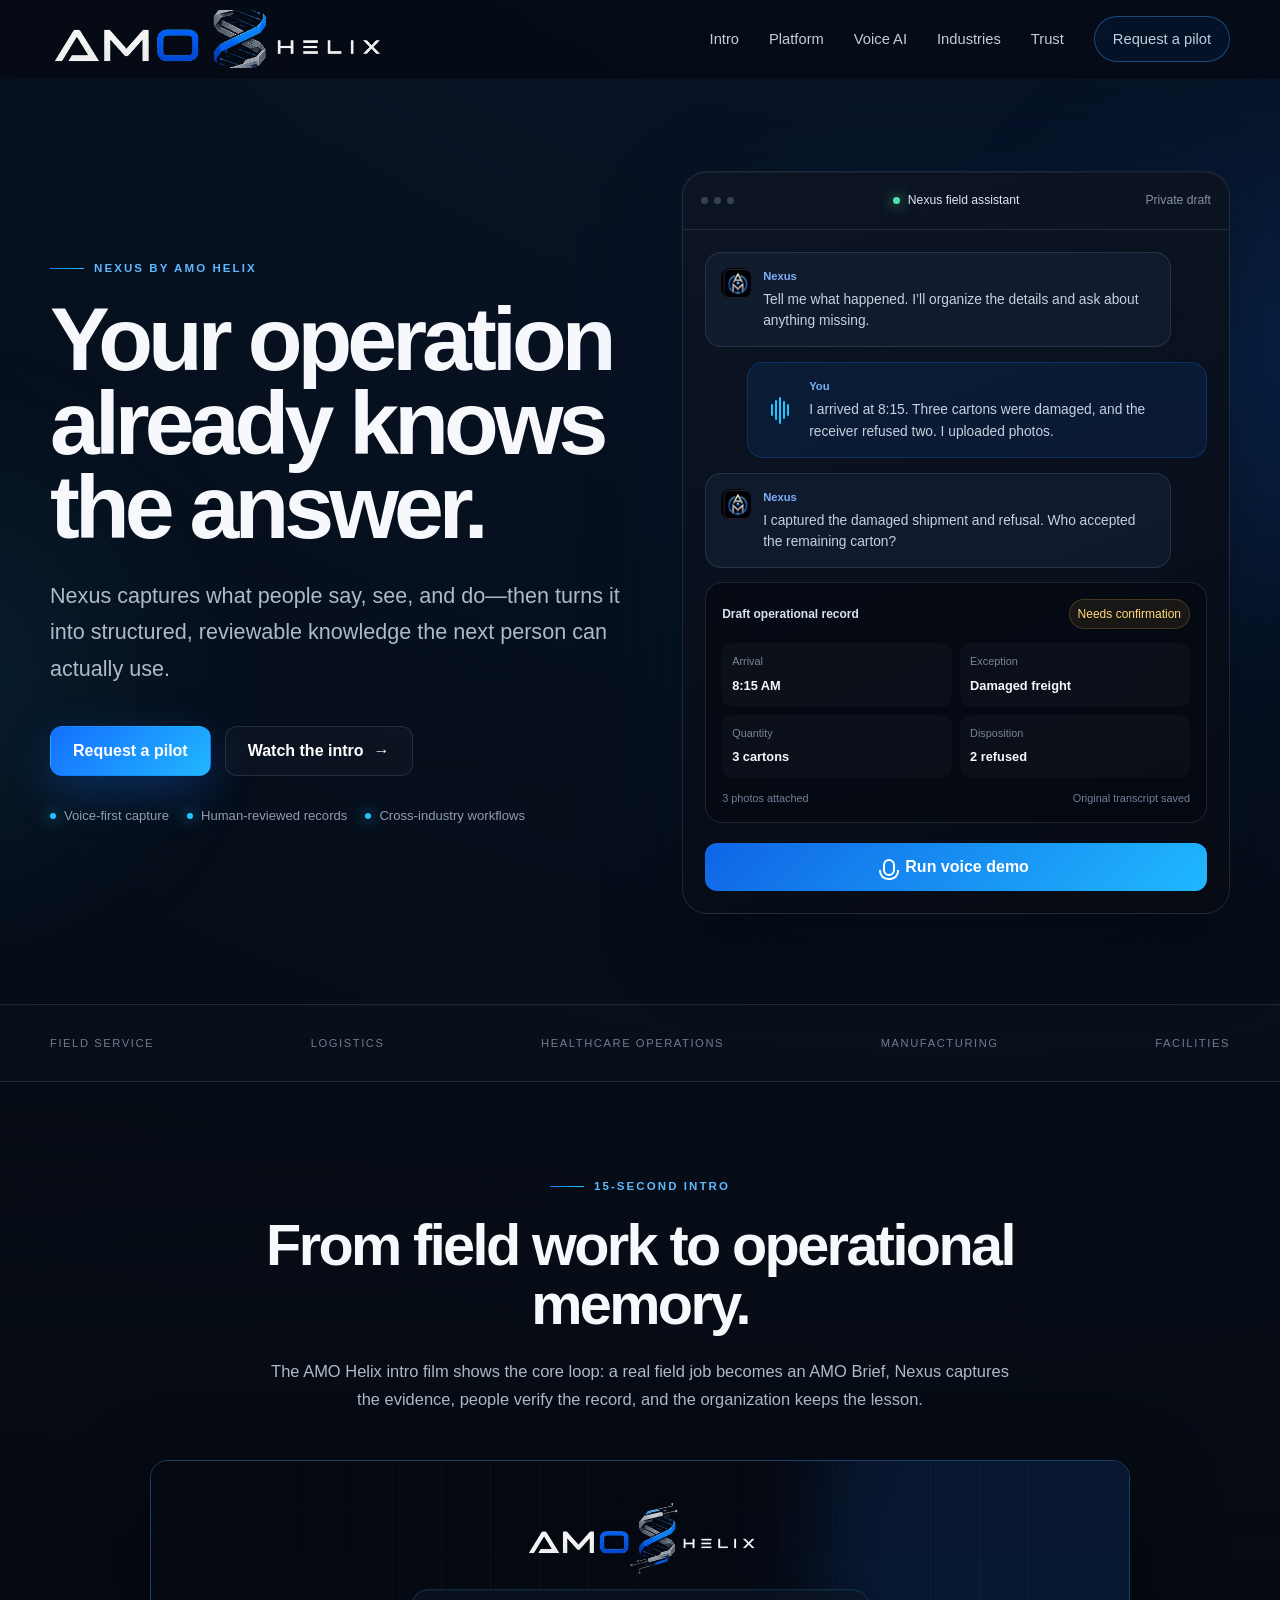
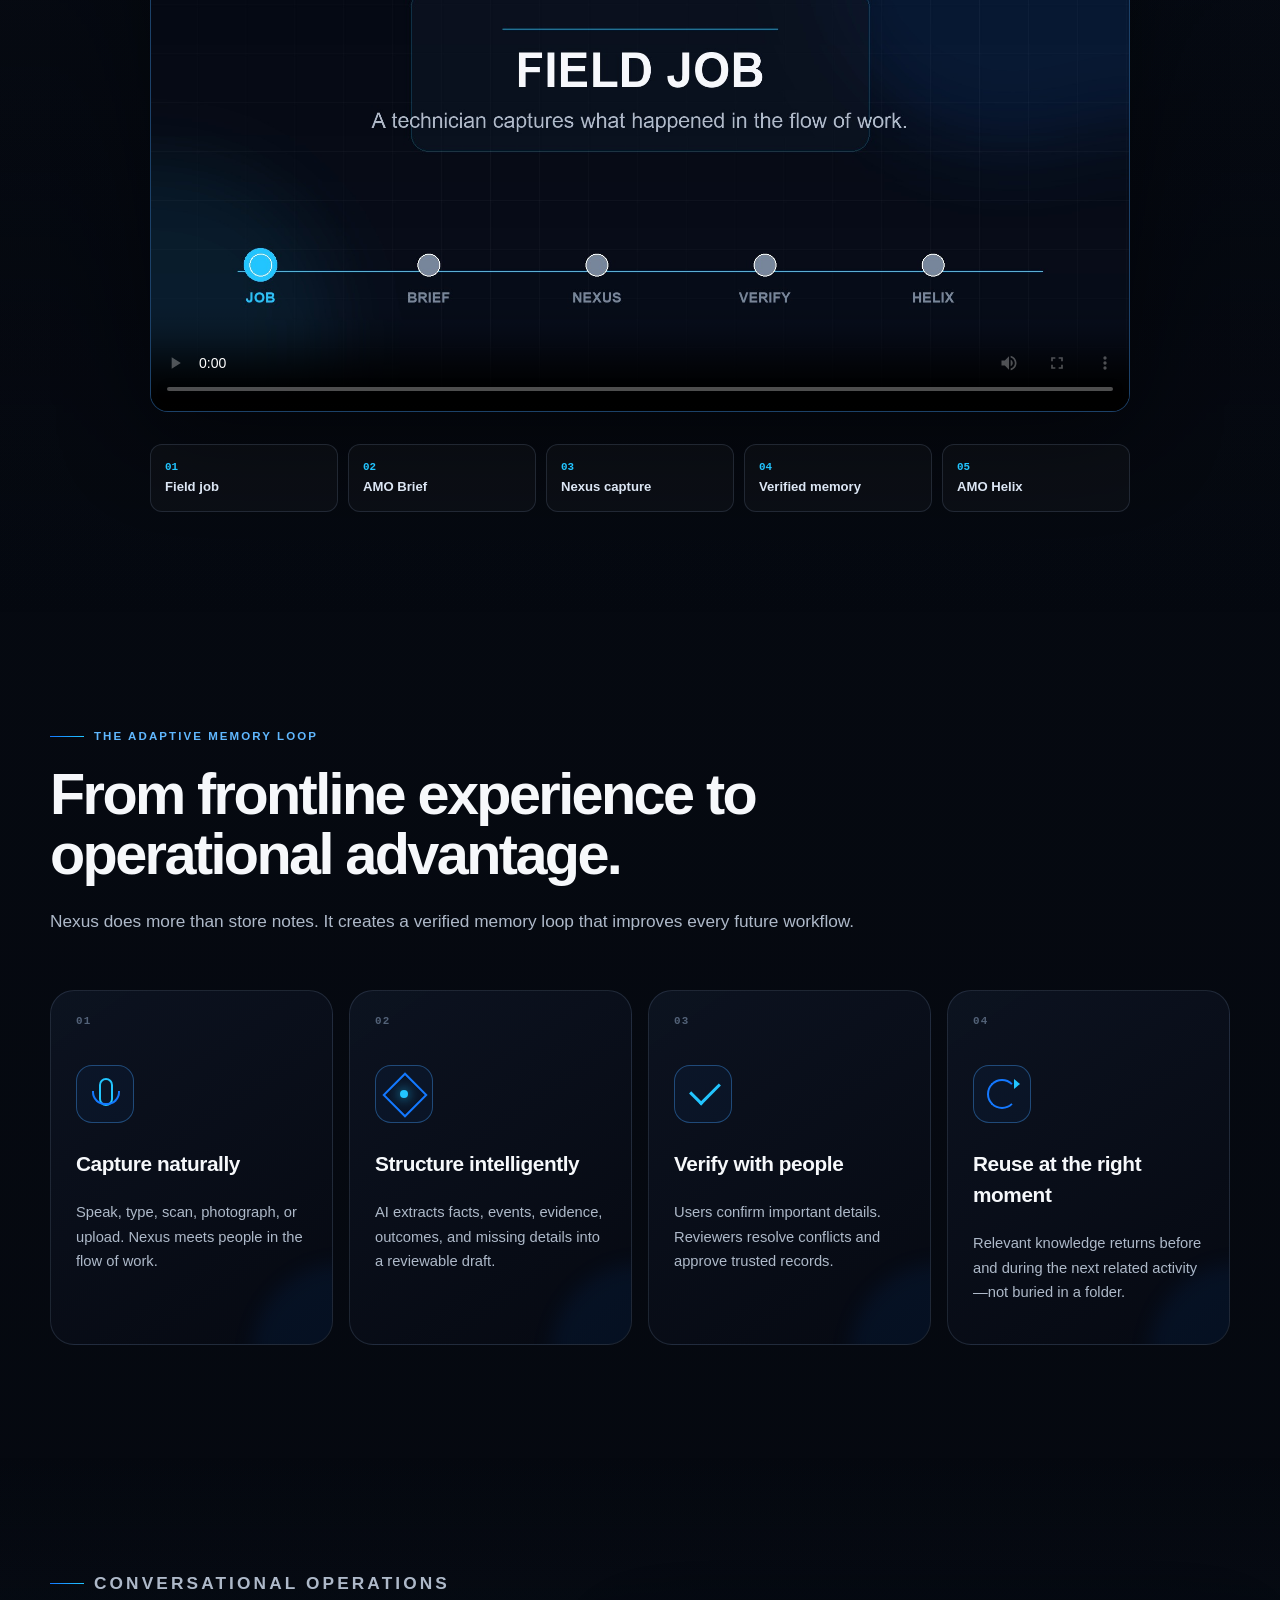
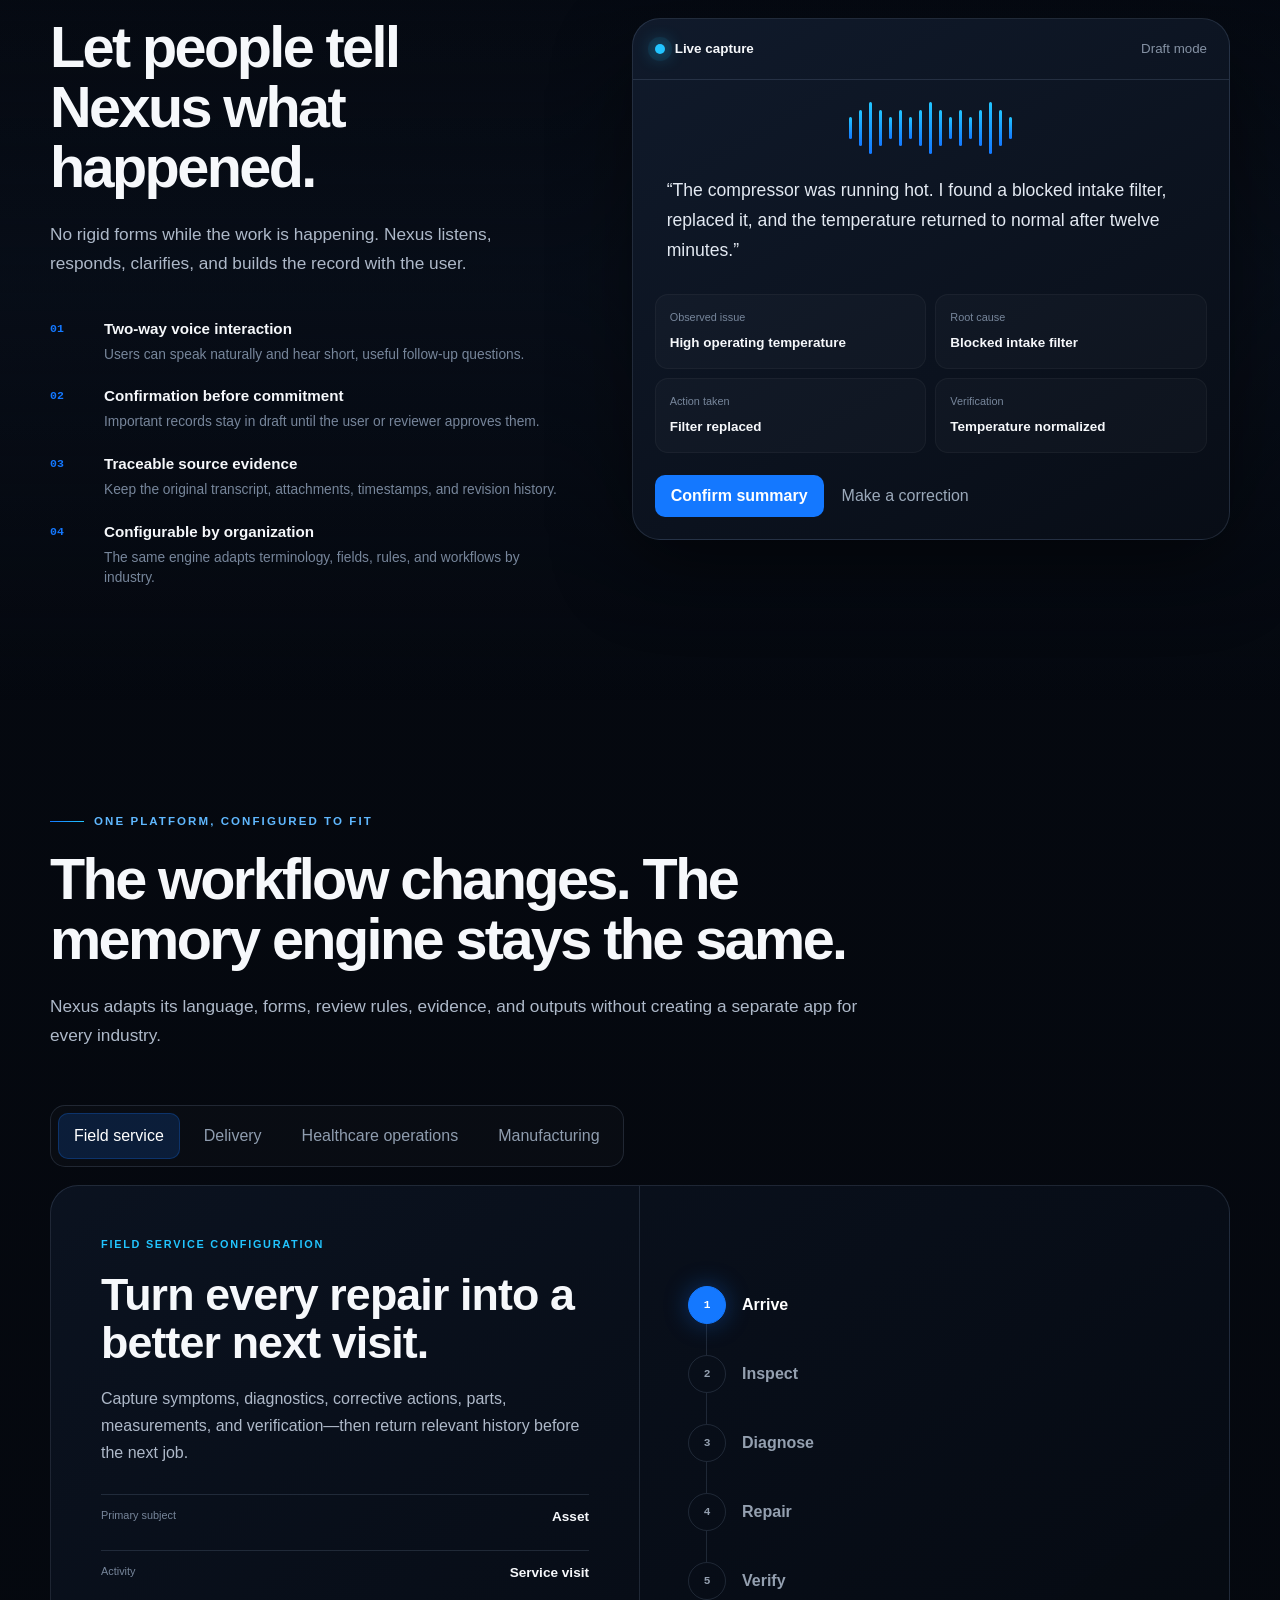
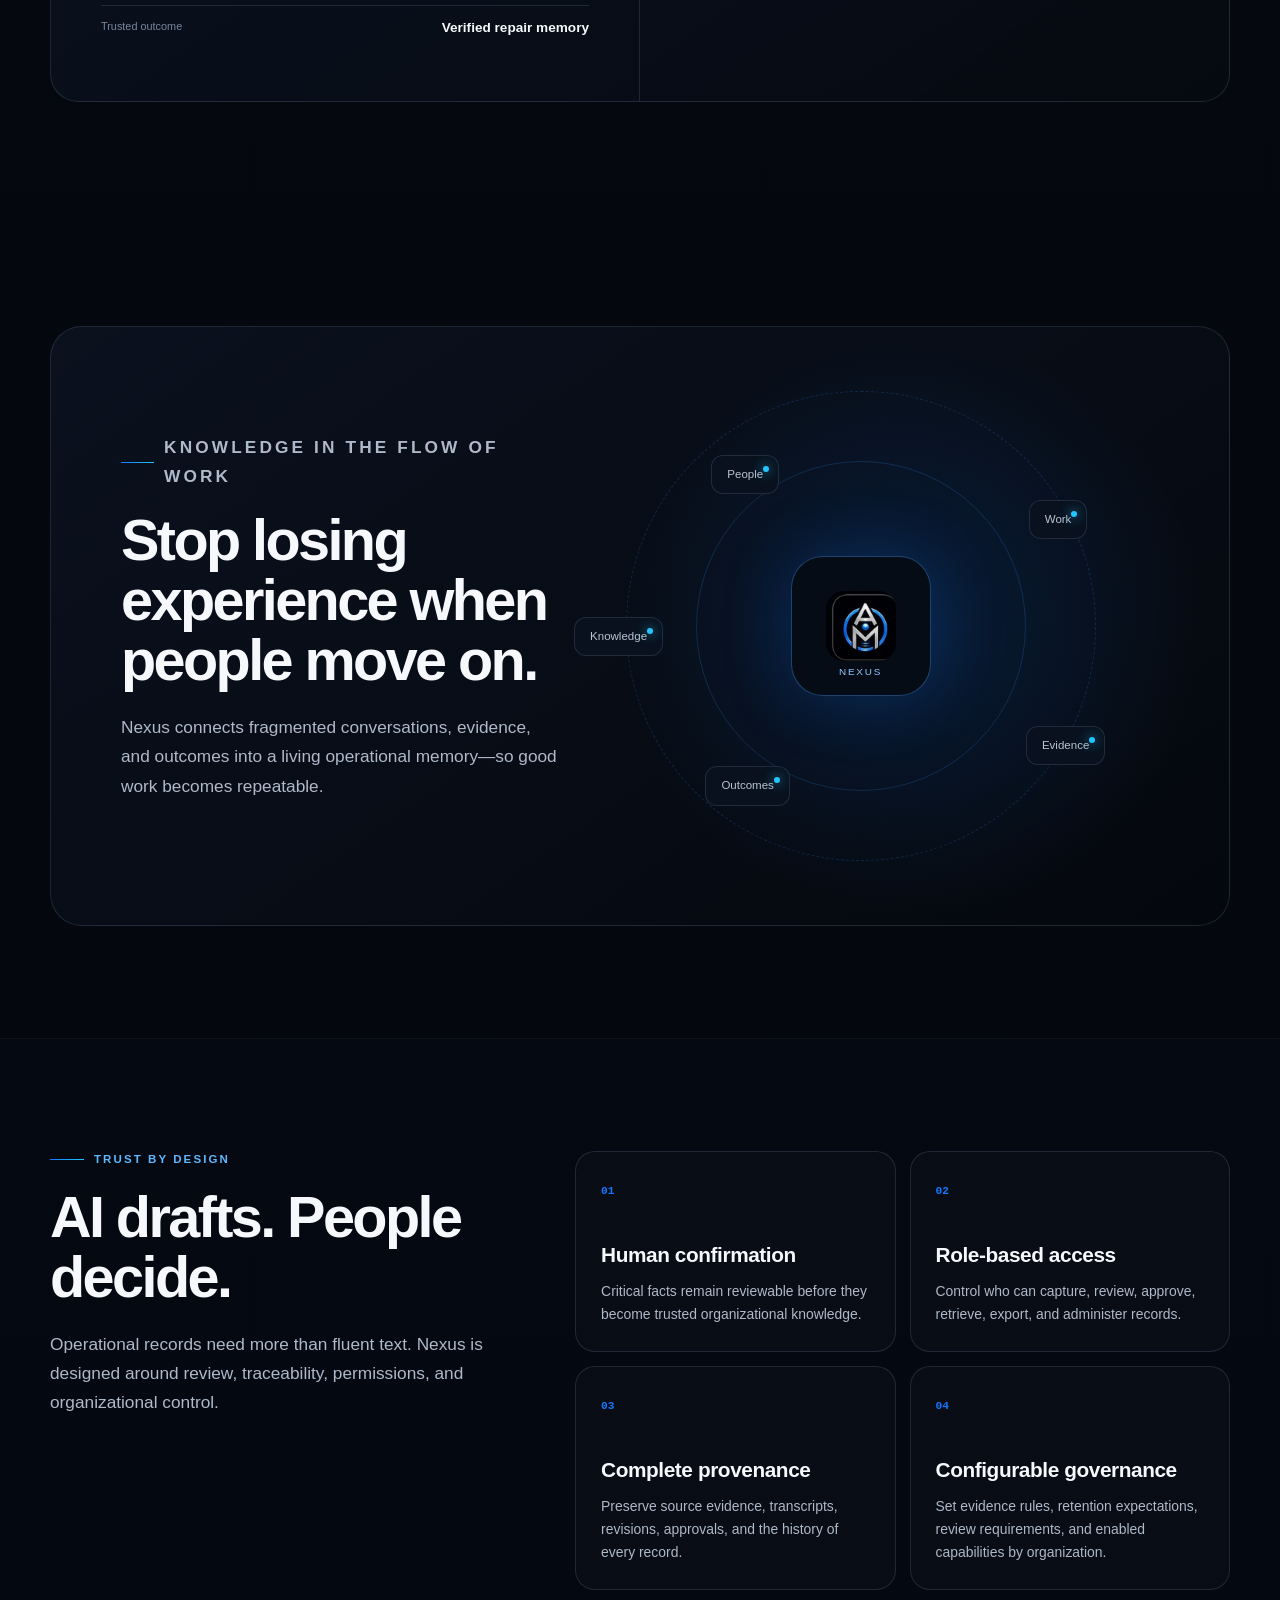
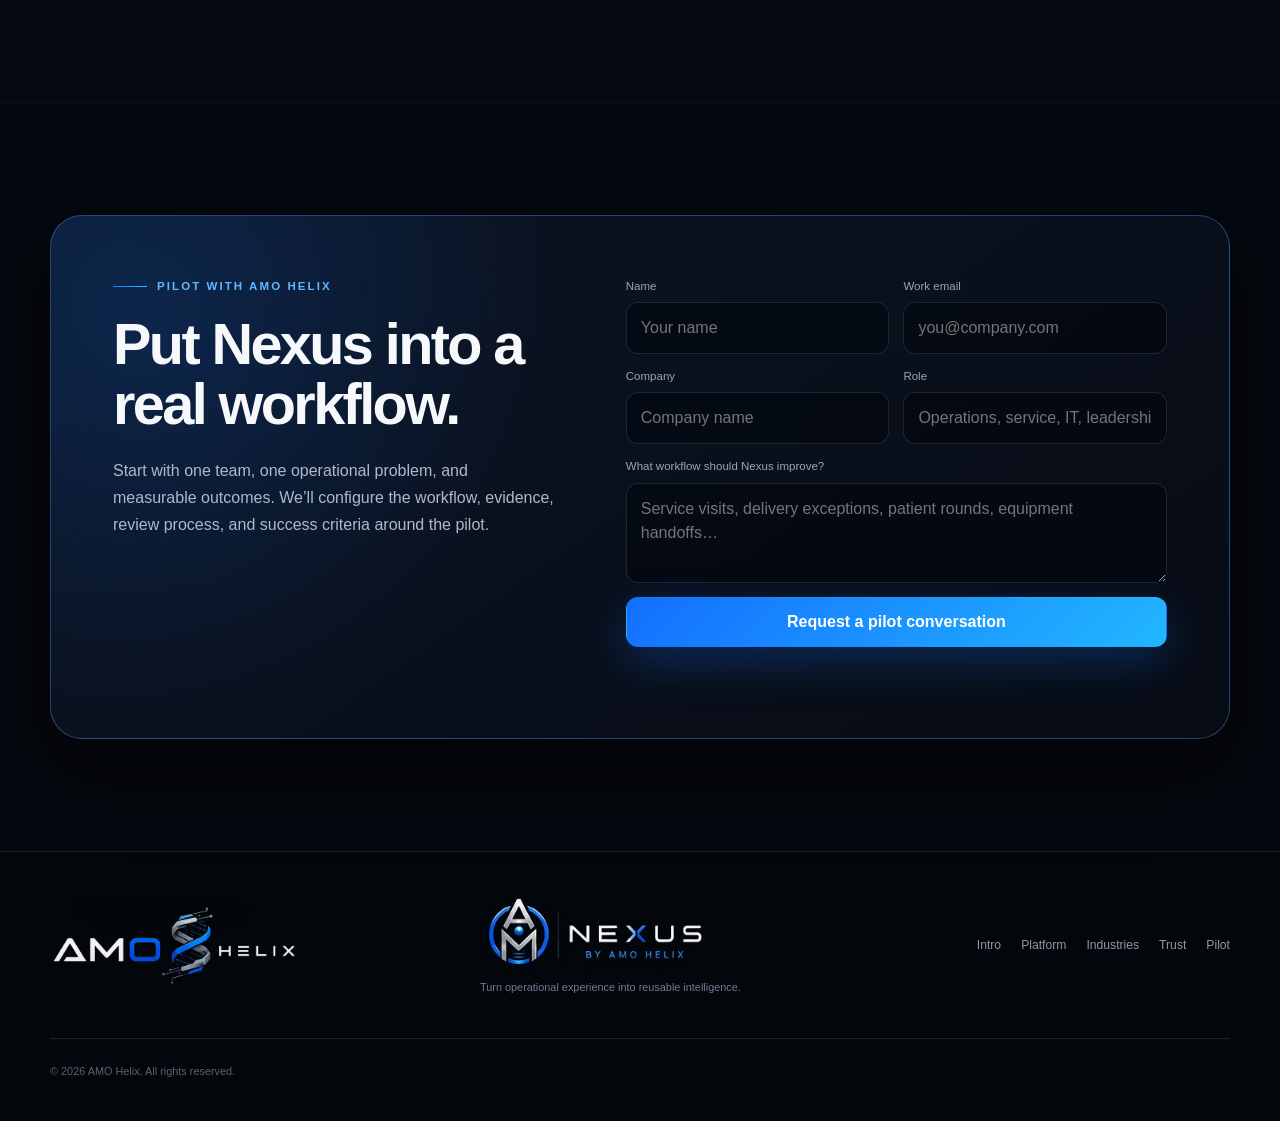
==== commit 5ae7230e: "Polish intro film layout" ====
--- a/amo-helix-nexus-landing/index.html
+++ b/amo-helix-nexus-landing/index.html
@@ -12,7 +12,7 @@
   <link rel="icon" type="image/png" sizes="64x64" href="assets/amo-helix-approved-icon-v4-64.png" />
   <link rel="apple-touch-icon" href="assets/amo-helix-approved-icon-v4-180.png" />
   <title>Nexus by AMO Helix — Adaptive Memory Operations</title>
-  <link rel="stylesheet" href="styles.css" />
+  <link rel="stylesheet" href="styles.css?v=20260811b" />
 </head>
 <body>
   <!-- BRAND LOCK: use only the exact approved AMO app icon and long-form logo in /assets. -->
@@ -125,24 +125,24 @@
     </section>
 
     <section class="section intro-section" id="intro">
-      <div class="shell intro-grid">
+      <div class="shell intro-shell">
         <div class="intro-copy reveal">
           <p class="eyebrow"><span></span> 15-SECOND INTRO</p>
           <h2>From field work to operational memory.</h2>
           <p>The AMO Helix intro film shows the core loop: a real field job becomes an AMO Brief, Nexus captures the evidence, people verify the record, and the organization keeps the lesson.</p>
-          <div class="intro-steps" aria-label="Intro film sequence">
-            <span>Field job</span>
-            <span>AMO Brief</span>
-            <span>Nexus capture</span>
-            <span>Verified memory</span>
-            <span>AMO Helix</span>
-          </div>
         </div>
         <div class="intro-player reveal">
           <video controls playsinline preload="metadata" poster="assets/amo-helix-intro-film-poster.jpg" aria-label="AMO Helix 15-second intro film">
             <source src="assets/amo-helix-intro-film.mp4" type="video/mp4" />
           </video>
         </div>
+        <ol class="intro-steps reveal" aria-label="Intro film sequence">
+          <li><span>01</span><strong>Field job</strong></li>
+          <li><span>02</span><strong>AMO Brief</strong></li>
+          <li><span>03</span><strong>Nexus capture</strong></li>
+          <li><span>04</span><strong>Verified memory</strong></li>
+          <li><span>05</span><strong>AMO Helix</strong></li>
+        </ol>
       </div>
     </section>
 
--- a/amo-helix-nexus-landing/styles.css
+++ b/amo-helix-nexus-landing/styles.css
@@ -164,13 +164,70 @@
 
 .logo-strip { border-block: 1px solid var(--line); background: rgba(255,255,255,.012); }
 .logo-strip-inner { min-height: 76px; display: flex; align-items: center; justify-content: space-between; gap: 24px; color: #6f7c8e; font-size: .7rem; letter-spacing: .14em; white-space: nowrap; overflow: hidden; }
-.intro-section { background: linear-gradient(180deg, rgba(8,13,22,.42), transparent); }
-.intro-grid { display: grid; grid-template-columns: .78fr 1.22fr; gap: 58px; align-items: center; }
-.intro-copy > p:not(.eyebrow) { color: var(--muted); line-height: 1.7; font-size: 1.02rem; }
-.intro-steps { display: flex; flex-wrap: wrap; gap: 8px; margin-top: 28px; }
-.intro-steps span { min-height: 34px; display: inline-flex; align-items: center; border: 1px solid var(--line); border-radius: 999px; padding: 0 12px; color: #9badc2; background: rgba(255,255,255,.018); font-size: .72rem; }
-.intro-player { border: 1px solid var(--line-bright); border-radius: 24px; overflow: hidden; background: #03060b; box-shadow: var(--shadow); }
-.intro-player video { display: block; width: 100%; aspect-ratio: 16 / 9; background: #03060b; }
+.intro-section {
+  padding: 96px 0 104px;
+  background: linear-gradient(180deg, rgba(8,13,22,.62), rgba(5,8,16,.18) 70%, transparent);
+}
+.intro-shell { display: grid; gap: 30px; }
+.intro-copy {
+  max-width: 860px;
+  margin-inline: auto;
+  text-align: center;
+}
+.intro-copy .eyebrow { justify-content: center; }
+.intro-copy > p:not(.eyebrow) {
+  max-width: 740px;
+  margin-inline: auto;
+  color: var(--muted);
+  line-height: 1.7;
+  font-size: 1.03rem;
+}
+.intro-player {
+  width: min(100%, 980px);
+  max-height: min(56vw, 620px);
+  margin-inline: auto;
+  border: 1px solid var(--line-bright);
+  border-radius: 18px;
+  overflow: hidden;
+  background: #03060b;
+  box-shadow: 0 28px 90px rgba(0,0,0,.42), 0 0 0 1px rgba(255,255,255,.025) inset;
+}
+.intro-player video {
+  display: block;
+  width: 100%;
+  aspect-ratio: 16 / 9;
+  background: #03060b;
+}
+.intro-steps {
+  width: min(100%, 980px);
+  margin: 2px auto 0;
+  padding: 0;
+  list-style: none;
+  display: grid;
+  grid-template-columns: repeat(5, minmax(0, 1fr));
+  gap: 10px;
+}
+.intro-steps li {
+  min-width: 0;
+  min-height: 68px;
+  display: grid;
+  gap: 6px;
+  align-content: center;
+  padding: 12px 14px;
+  border: 1px solid var(--line);
+  border-radius: 12px;
+  background: rgba(255,255,255,.022);
+}
+.intro-steps span {
+  color: var(--cyan);
+  font: 700 .68rem/1 ui-monospace, SFMono-Regular, Menlo, Monaco, Consolas, monospace;
+}
+.intro-steps strong {
+  overflow-wrap: anywhere;
+  color: #dce6f4;
+  font-size: .82rem;
+  line-height: 1.2;
+}
 .section-heading { max-width: 820px; margin-bottom: 54px; }
 .section-heading > p:last-child, .voice-copy > p, .value-copy > p, .section-heading.left > p:last-child { color: var(--muted); font-size: 1.08rem; line-height: 1.7; }
 .process-grid { display: grid; grid-template-columns: repeat(4, 1fr); gap: 16px; }
@@ -292,10 +349,11 @@
 .reveal.visible { opacity: 1; transform: translateY(0); }
 
 @media (max-width: 980px) {
-  .hero-grid, .intro-grid, .voice-grid, .trust-grid, .pilot-card { grid-template-columns: 1fr; }
+  .hero-grid, .voice-grid, .trust-grid, .pilot-card { grid-template-columns: 1fr; }
   .process-grid { grid-template-columns: 1fr 1fr; }
   .hero-demo { max-width: 650px; }
-  .intro-player { max-width: 760px; }
+  .intro-player { width: min(100%, 860px); max-height: none; }
+  .intro-steps { width: min(100%, 860px); grid-template-columns: repeat(3, minmax(0, 1fr)); }
   .industry-stage { grid-template-columns: 1fr; }
   .industry-copy { border-right: 0; border-bottom: 1px solid var(--line); }
   .value-shell { grid-template-columns: 1fr; padding: 54px; }
@@ -337,6 +395,18 @@
   .process-grid { grid-template-columns: 1fr; }
   .process-card { min-height: 280px; }
   .logo-strip-inner { justify-content: flex-start; overflow-x: auto; }
+  .intro-section { padding: 74px 0 82px; }
+  .intro-shell { gap: 22px; }
+  .intro-copy { text-align: left; }
+  .intro-copy .eyebrow { justify-content: flex-start; }
+  .intro-player { border-radius: 14px; }
+  .intro-steps { grid-template-columns: 1fr; gap: 8px; }
+  .intro-steps li {
+    min-height: 52px;
+    grid-template-columns: 34px 1fr;
+    align-items: center;
+    align-content: center;
+  }
   .industry-copy, .industry-workflow { padding: 30px; }
   .value-shell { padding: 34px 24px; min-height: 760px; }
   .memory-map { min-height: 390px; transform: scale(.82); margin-inline: -40px; }
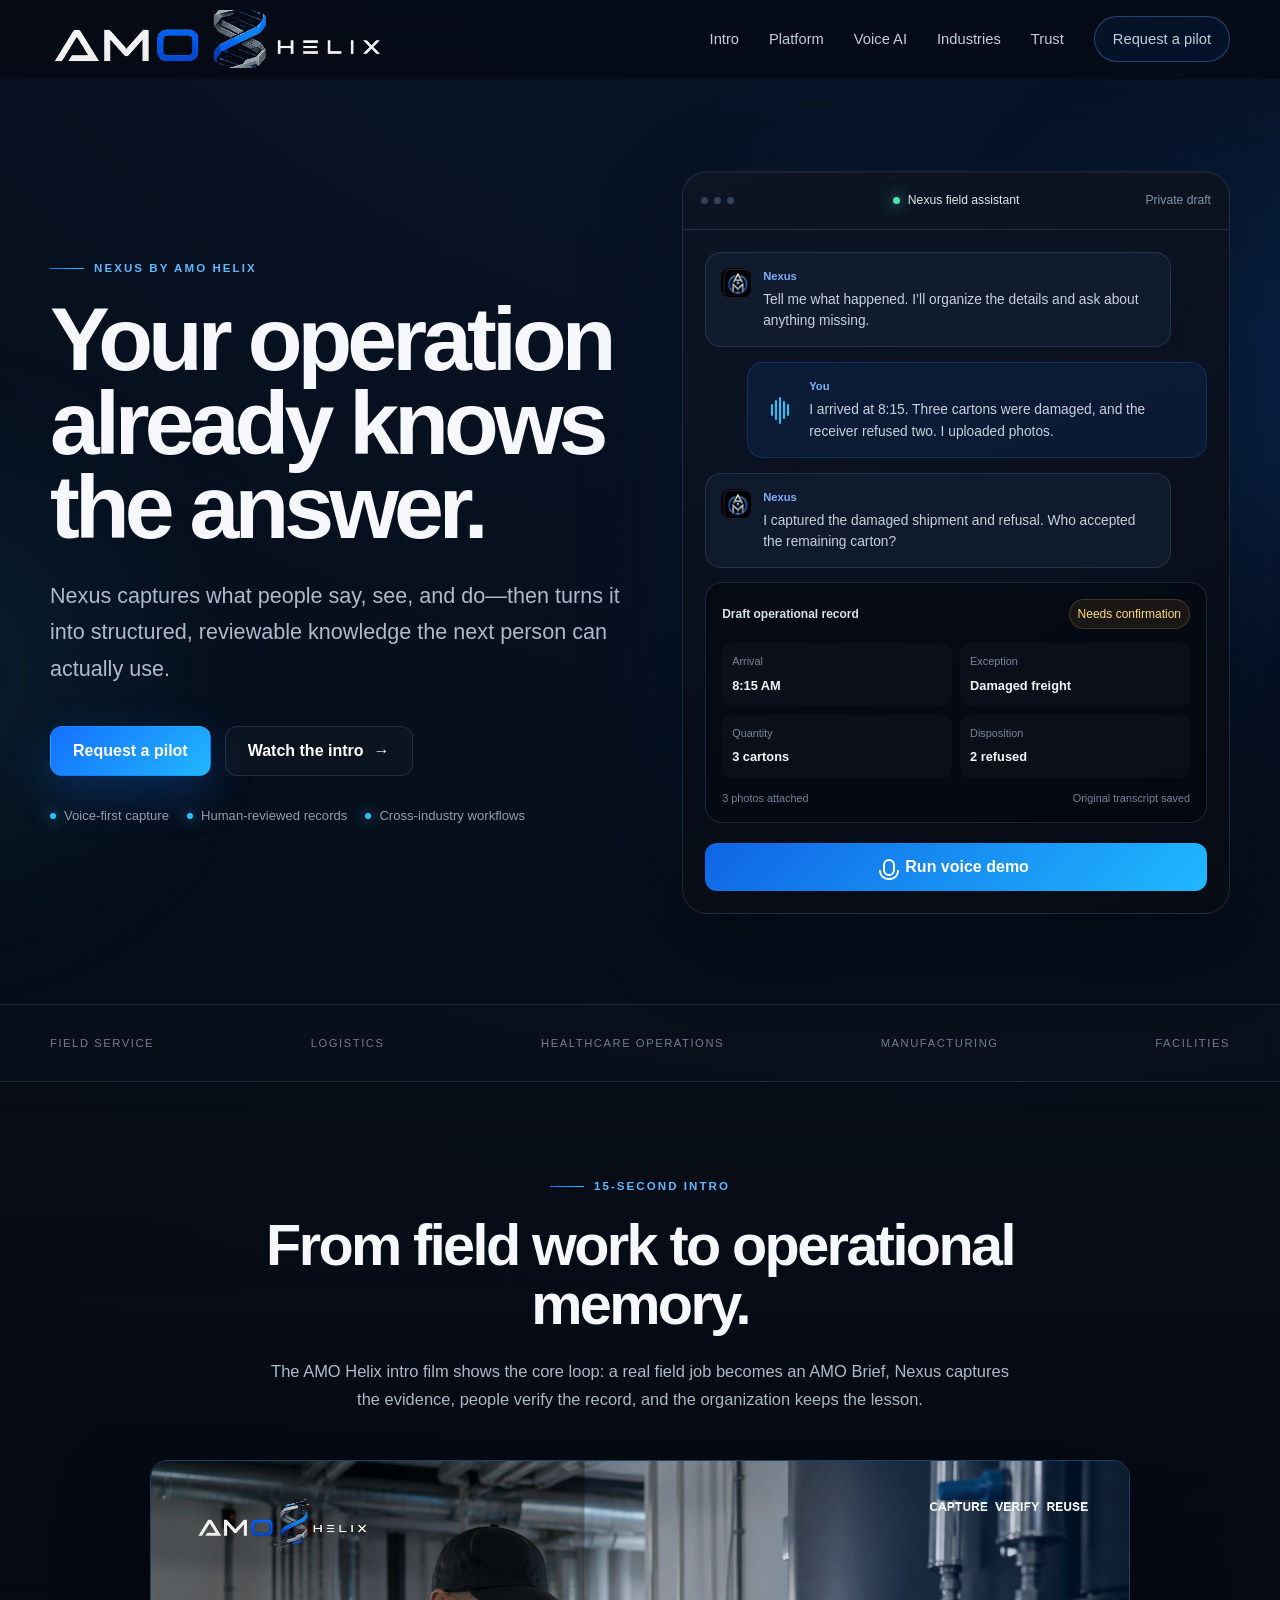
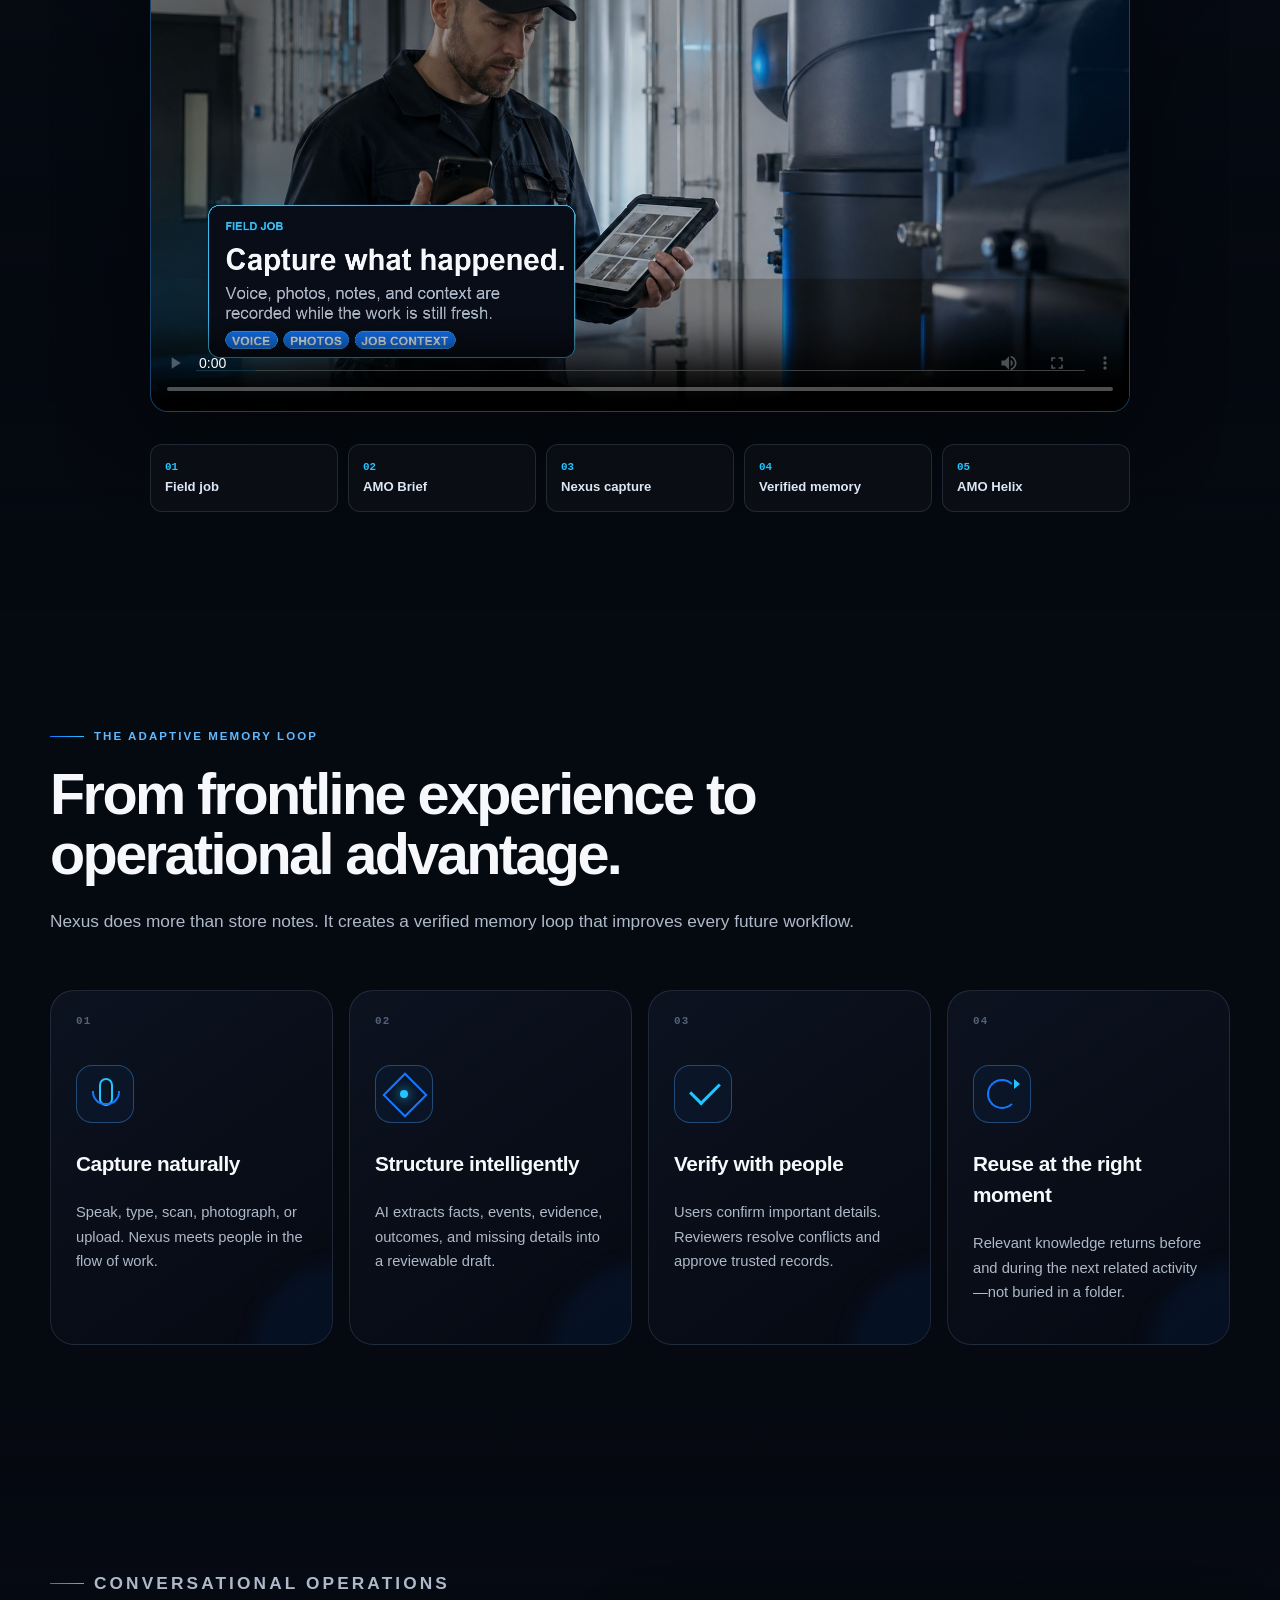
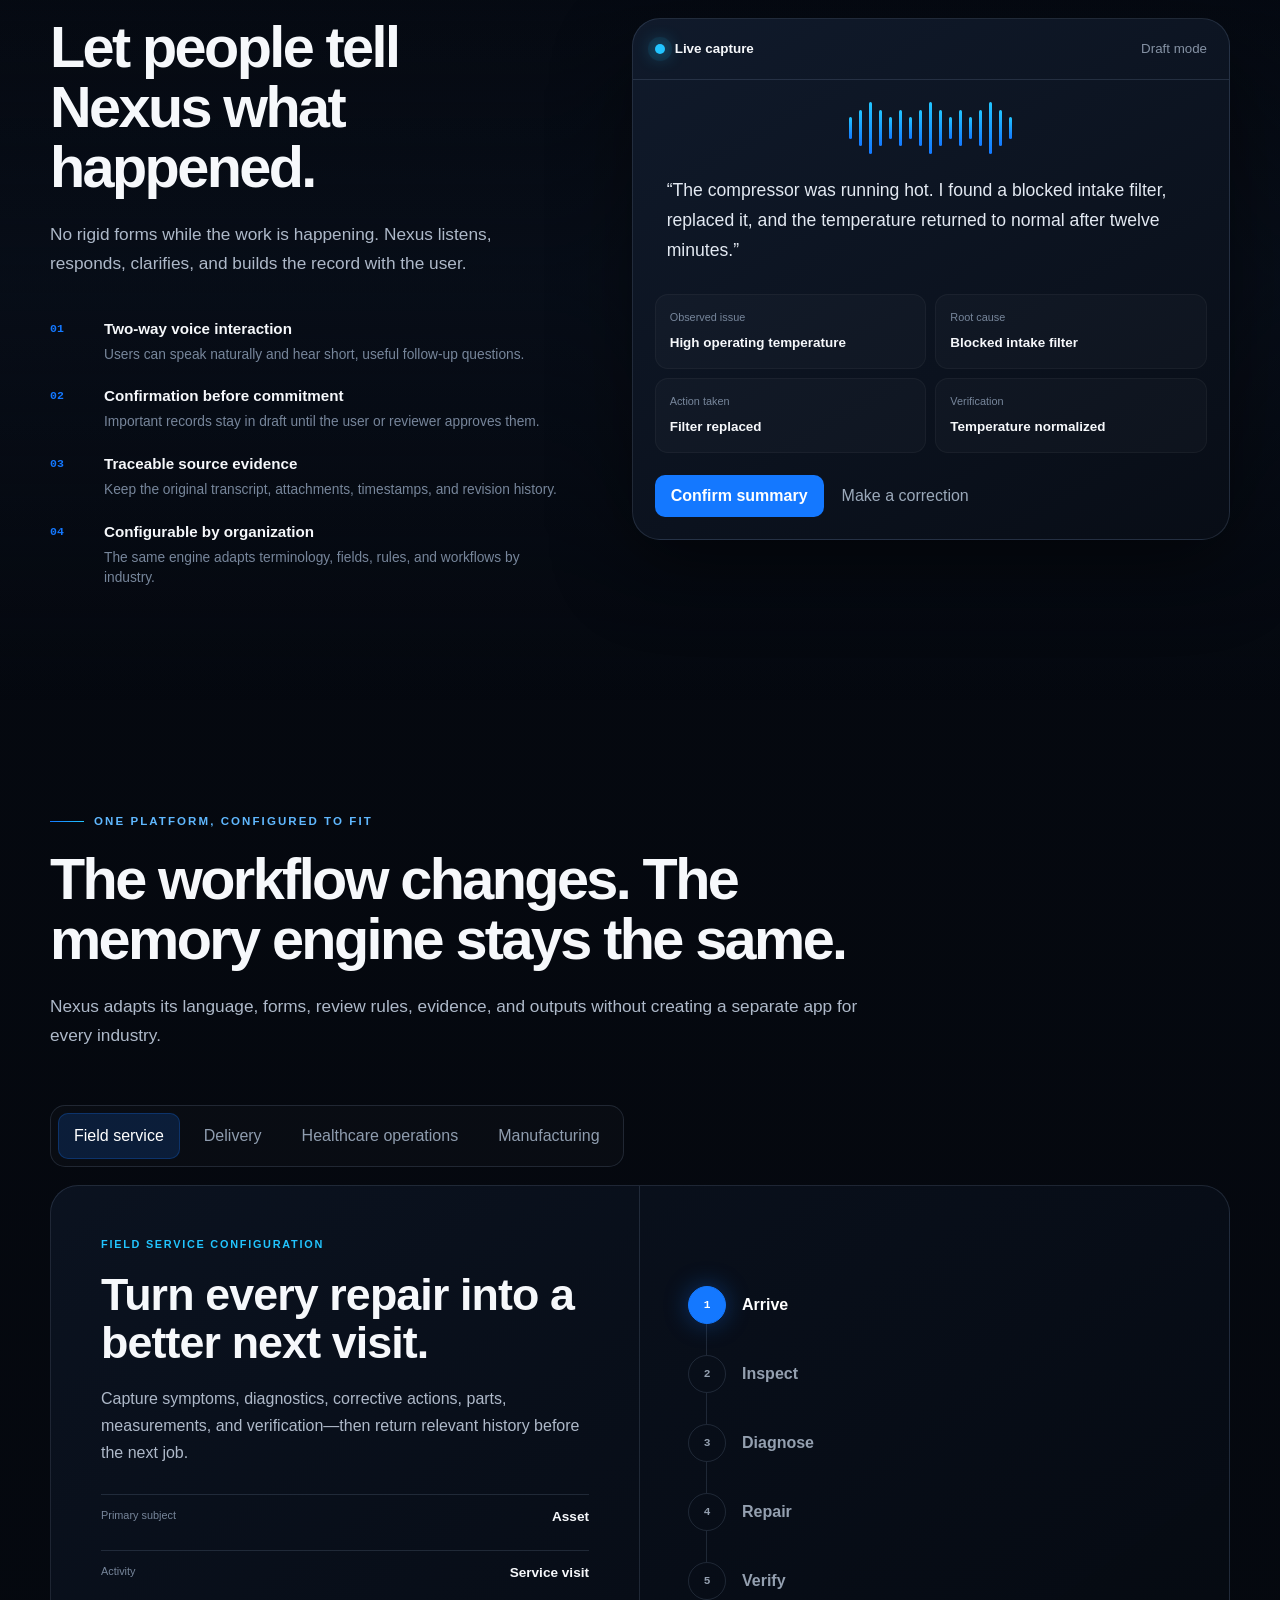
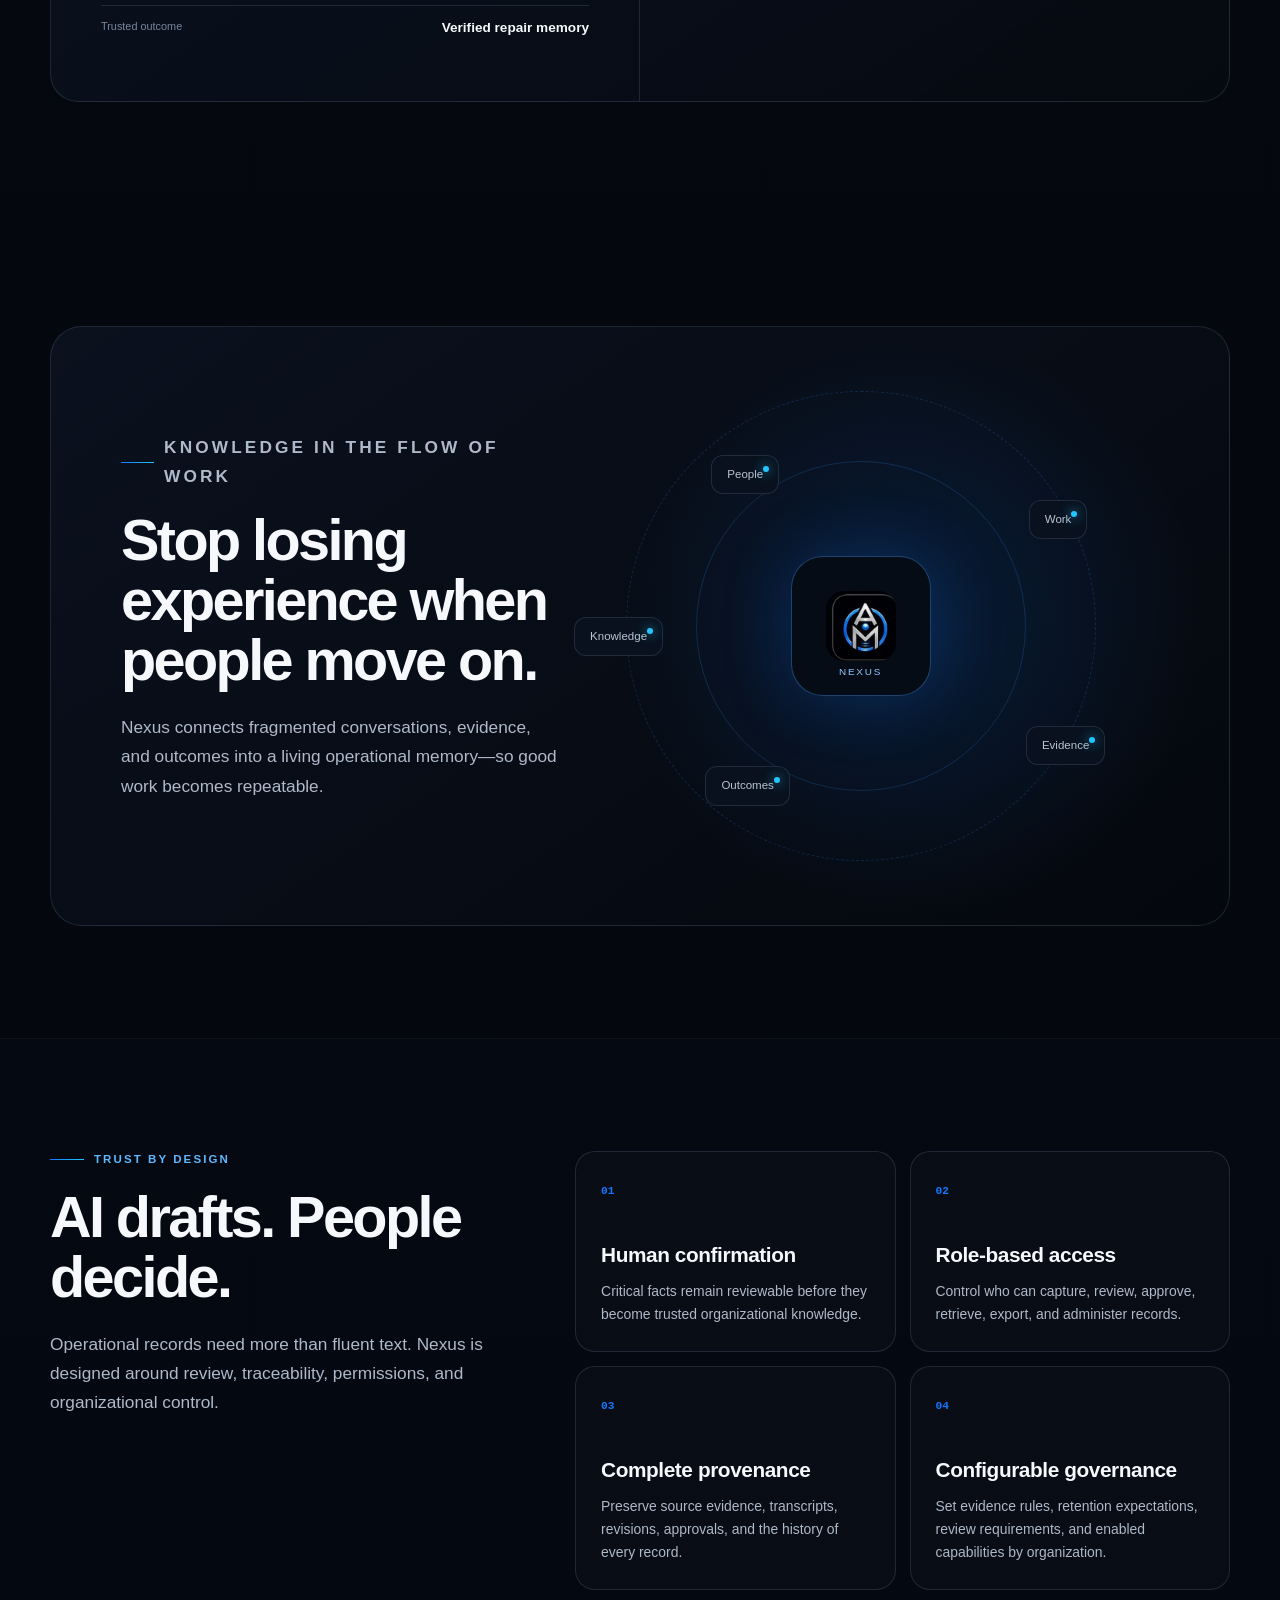
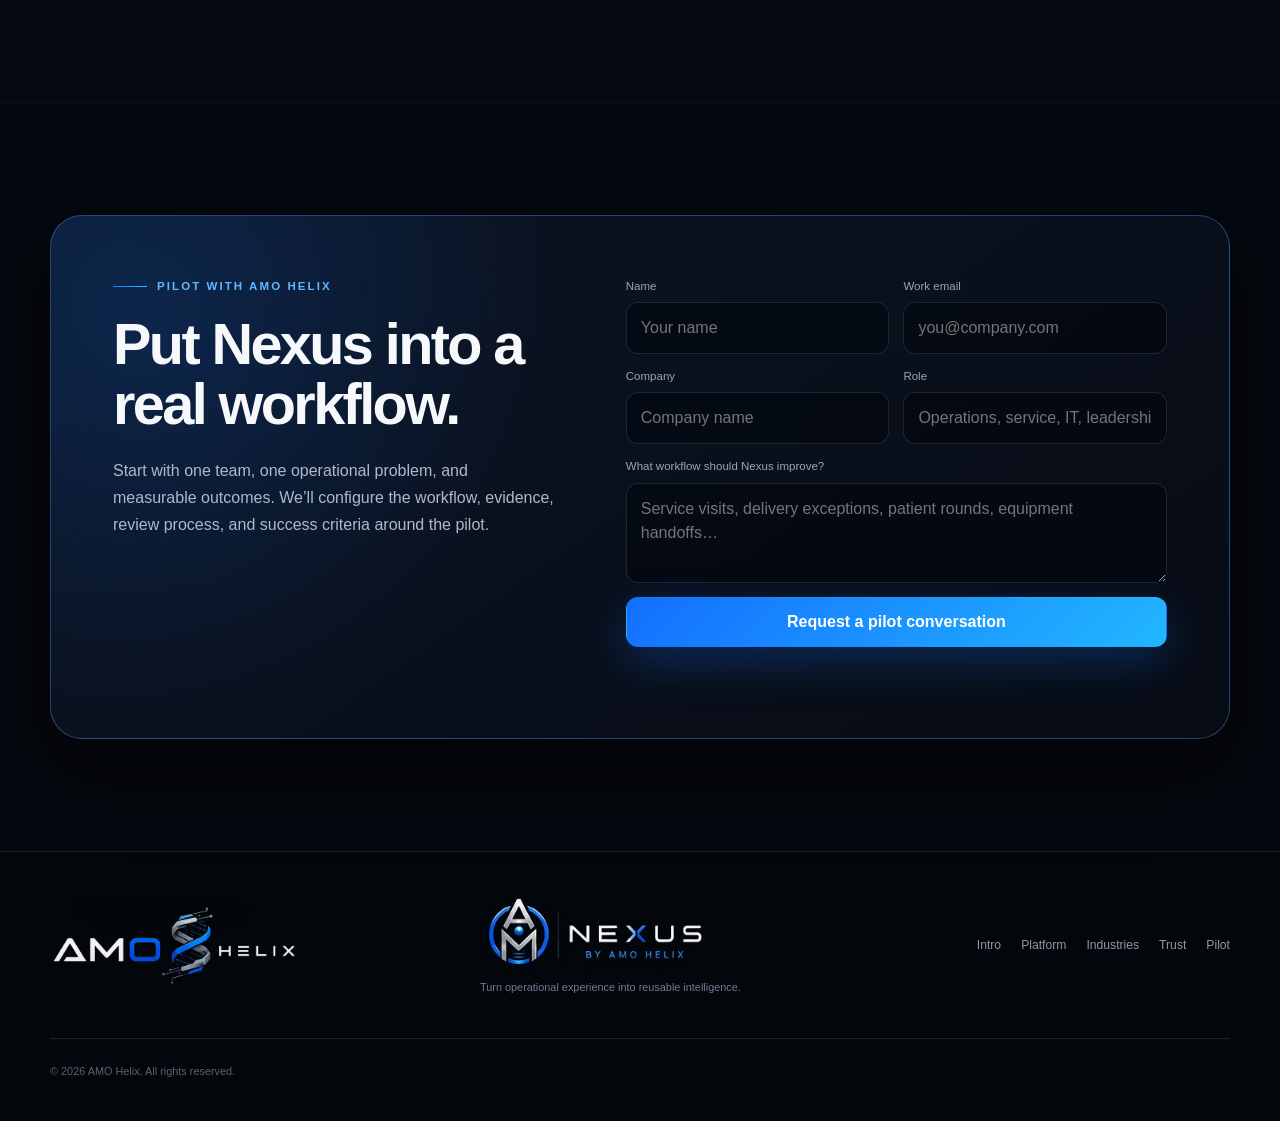
==== commit aa2d4e10: "Replace intro film with cinematic version" ====
--- a/amo-helix-nexus-landing/index.html
+++ b/amo-helix-nexus-landing/index.html
@@ -12,7 +12,7 @@
   <link rel="icon" type="image/png" sizes="64x64" href="assets/amo-helix-approved-icon-v4-64.png" />
   <link rel="apple-touch-icon" href="assets/amo-helix-approved-icon-v4-180.png" />
   <title>Nexus by AMO Helix — Adaptive Memory Operations</title>
-  <link rel="stylesheet" href="styles.css?v=20260811b" />
+  <link rel="stylesheet" href="styles.css?v=20260811c" />
 </head>
 <body>
   <!-- BRAND LOCK: use only the exact approved AMO app icon and long-form logo in /assets. -->
@@ -132,8 +132,8 @@
           <p>The AMO Helix intro film shows the core loop: a real field job becomes an AMO Brief, Nexus captures the evidence, people verify the record, and the organization keeps the lesson.</p>
         </div>
         <div class="intro-player reveal">
-          <video controls playsinline preload="metadata" poster="assets/amo-helix-intro-film-poster.jpg" aria-label="AMO Helix 15-second intro film">
-            <source src="assets/amo-helix-intro-film.mp4" type="video/mp4" />
+          <video controls playsinline preload="metadata" poster="assets/amo-helix-intro-film-poster.jpg?v=20260811d" aria-label="AMO Helix 15-second intro film">
+            <source src="assets/amo-helix-intro-film.mp4?v=20260811d" type="video/mp4" />
           </video>
         </div>
         <ol class="intro-steps reveal" aria-label="Intro film sequence">
--- a/amo-helix-nexus-landing/styles.css
+++ b/amo-helix-nexus-landing/styles.css
@@ -329,6 +329,140 @@
 .form-status { margin: 0; font-size: .8rem; color: var(--green); min-height: 1.2em; }
 .form-status.error { color: var(--danger); }
 
+.admin-page { min-height: 100vh; }
+.admin-main { padding: 44px 0 80px; }
+.admin-panel {
+  display: grid;
+  gap: 28px;
+}
+.admin-header {
+  display: flex;
+  align-items: center;
+  justify-content: space-between;
+  gap: 18px;
+}
+.admin-brand {
+  width: 260px;
+  height: 50px;
+  flex-basis: 260px;
+}
+.admin-intro {
+  padding: 36px;
+  border: 1px solid var(--line);
+  border-radius: 18px;
+  background: linear-gradient(145deg, rgba(13,21,36,.82), rgba(6,10,18,.86));
+}
+.admin-intro h1 {
+  max-width: none;
+  margin-bottom: 12px;
+  font-size: clamp(2.6rem, 7vw, 5.2rem);
+}
+.admin-intro p:last-child {
+  margin-bottom: 0;
+  color: var(--muted);
+}
+.access-form {
+  display: grid;
+  grid-template-columns: 1fr auto;
+  gap: 12px;
+  padding: 18px;
+  border: 1px solid var(--line);
+  border-radius: 16px;
+  background: rgba(255,255,255,.018);
+}
+.access-form label {
+  display: grid;
+  gap: 7px;
+}
+.access-form label span {
+  color: #99a6b7;
+  font-size: .72rem;
+}
+.access-form input {
+  width: 100%;
+  min-height: 50px;
+  color: white;
+  background: rgba(3,7,13,.62);
+  border: 1px solid var(--line);
+  border-radius: 12px;
+  padding: 13px 14px;
+  outline: none;
+}
+.access-form input:focus {
+  border-color: rgba(34,197,255,.55);
+  box-shadow: 0 0 0 3px rgba(34,197,255,.08);
+}
+.access-form button {
+  align-self: end;
+}
+.admin-toolbar {
+  display: flex;
+  align-items: center;
+  justify-content: space-between;
+  gap: 14px;
+}
+.admin-toolbar p {
+  margin: 0;
+  color: var(--muted);
+  font-weight: 700;
+}
+.lead-list {
+  display: grid;
+  gap: 12px;
+}
+.lead-card,
+.empty-state {
+  border: 1px solid var(--line);
+  border-radius: 16px;
+  background: rgba(255,255,255,.018);
+}
+.lead-card {
+  padding: 20px;
+}
+.lead-card-head {
+  display: flex;
+  justify-content: space-between;
+  gap: 18px;
+  padding-bottom: 16px;
+  border-bottom: 1px solid var(--line);
+}
+.lead-card-head span {
+  display: block;
+  margin-bottom: 4px;
+  color: var(--muted-2);
+  font-size: .72rem;
+}
+.lead-card-head h2 {
+  margin: 0;
+  font-size: 1.35rem;
+  letter-spacing: 0;
+}
+.lead-card-head a {
+  color: var(--cyan);
+  overflow-wrap: anywhere;
+}
+.lead-card dl {
+  display: grid;
+  grid-template-columns: 1fr 1fr;
+  gap: 14px;
+  margin: 16px 0 0;
+}
+.lead-card dt {
+  color: var(--muted-2);
+  font-size: .68rem;
+}
+.lead-card dd {
+  margin: 4px 0 0;
+  color: #dfe7f2;
+}
+.lead-workflow {
+  grid-column: 1 / -1;
+}
+.empty-state {
+  padding: 28px;
+  color: var(--muted);
+}
+
 .site-footer { border-top: 1px solid var(--line); padding: 42px 0; background: #03060b; }
 .footer-grid { display: grid; grid-template-columns: 1.2fr 1.4fr auto; gap: 30px; align-items: center; }
 .footer-brand { display: flex; gap: 12px; align-items: center; }
@@ -411,6 +545,19 @@
   .value-shell { padding: 34px 24px; min-height: 760px; }
   .memory-map { min-height: 390px; transform: scale(.82); margin-inline: -40px; }
   .pilot-card { padding: 38px 22px; gap: 34px; }
+  .admin-main { padding-top: 26px; }
+  .admin-header,
+  .admin-toolbar,
+  .lead-card-head { align-items: flex-start; flex-direction: column; }
+  .admin-brand {
+    width: 218px;
+    height: 46px;
+    flex-basis: 46px;
+  }
+  .admin-intro { padding: 26px 20px; }
+  .access-form,
+  .lead-card dl { grid-template-columns: 1fr; }
+  .access-form button { align-self: stretch; }
   .footer-grid { grid-template-columns: 1fr; }
   .footer-company-logo { width: 220px; }
   .footer-product img { width: 205px; }
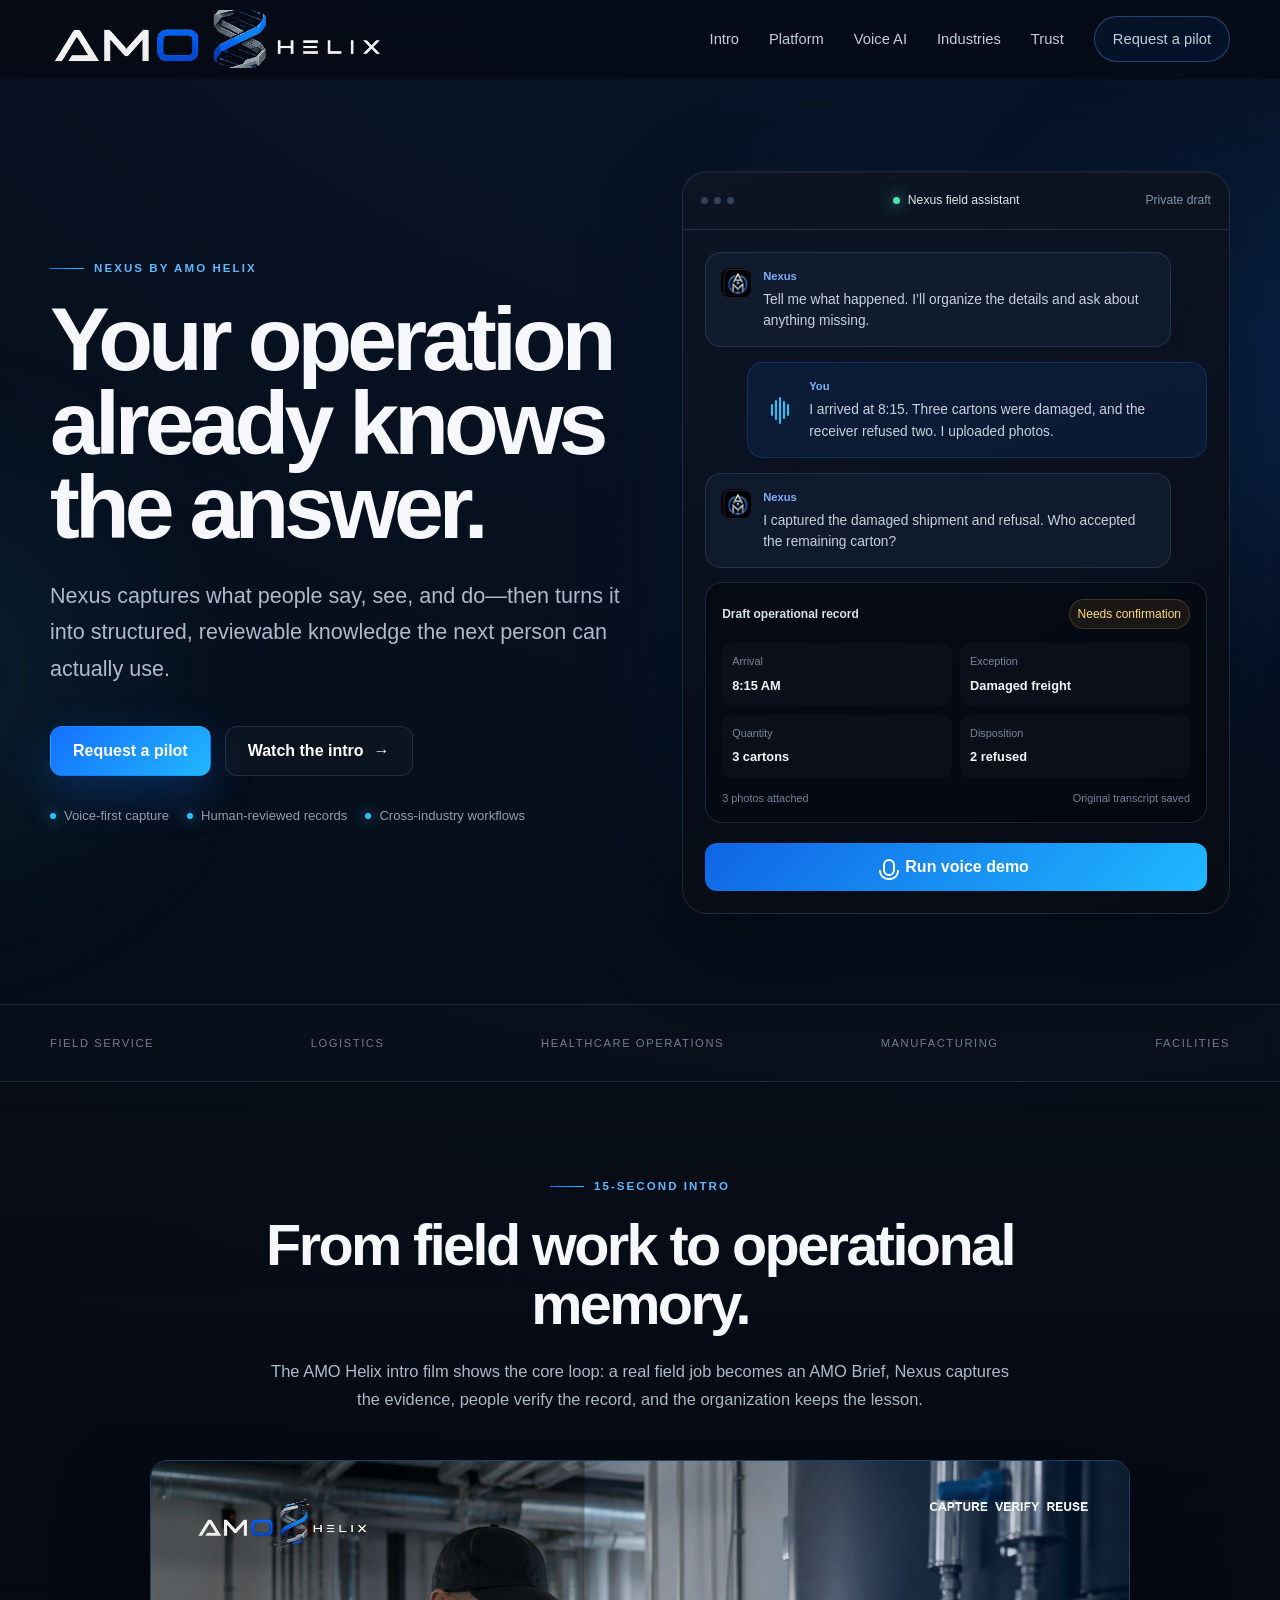
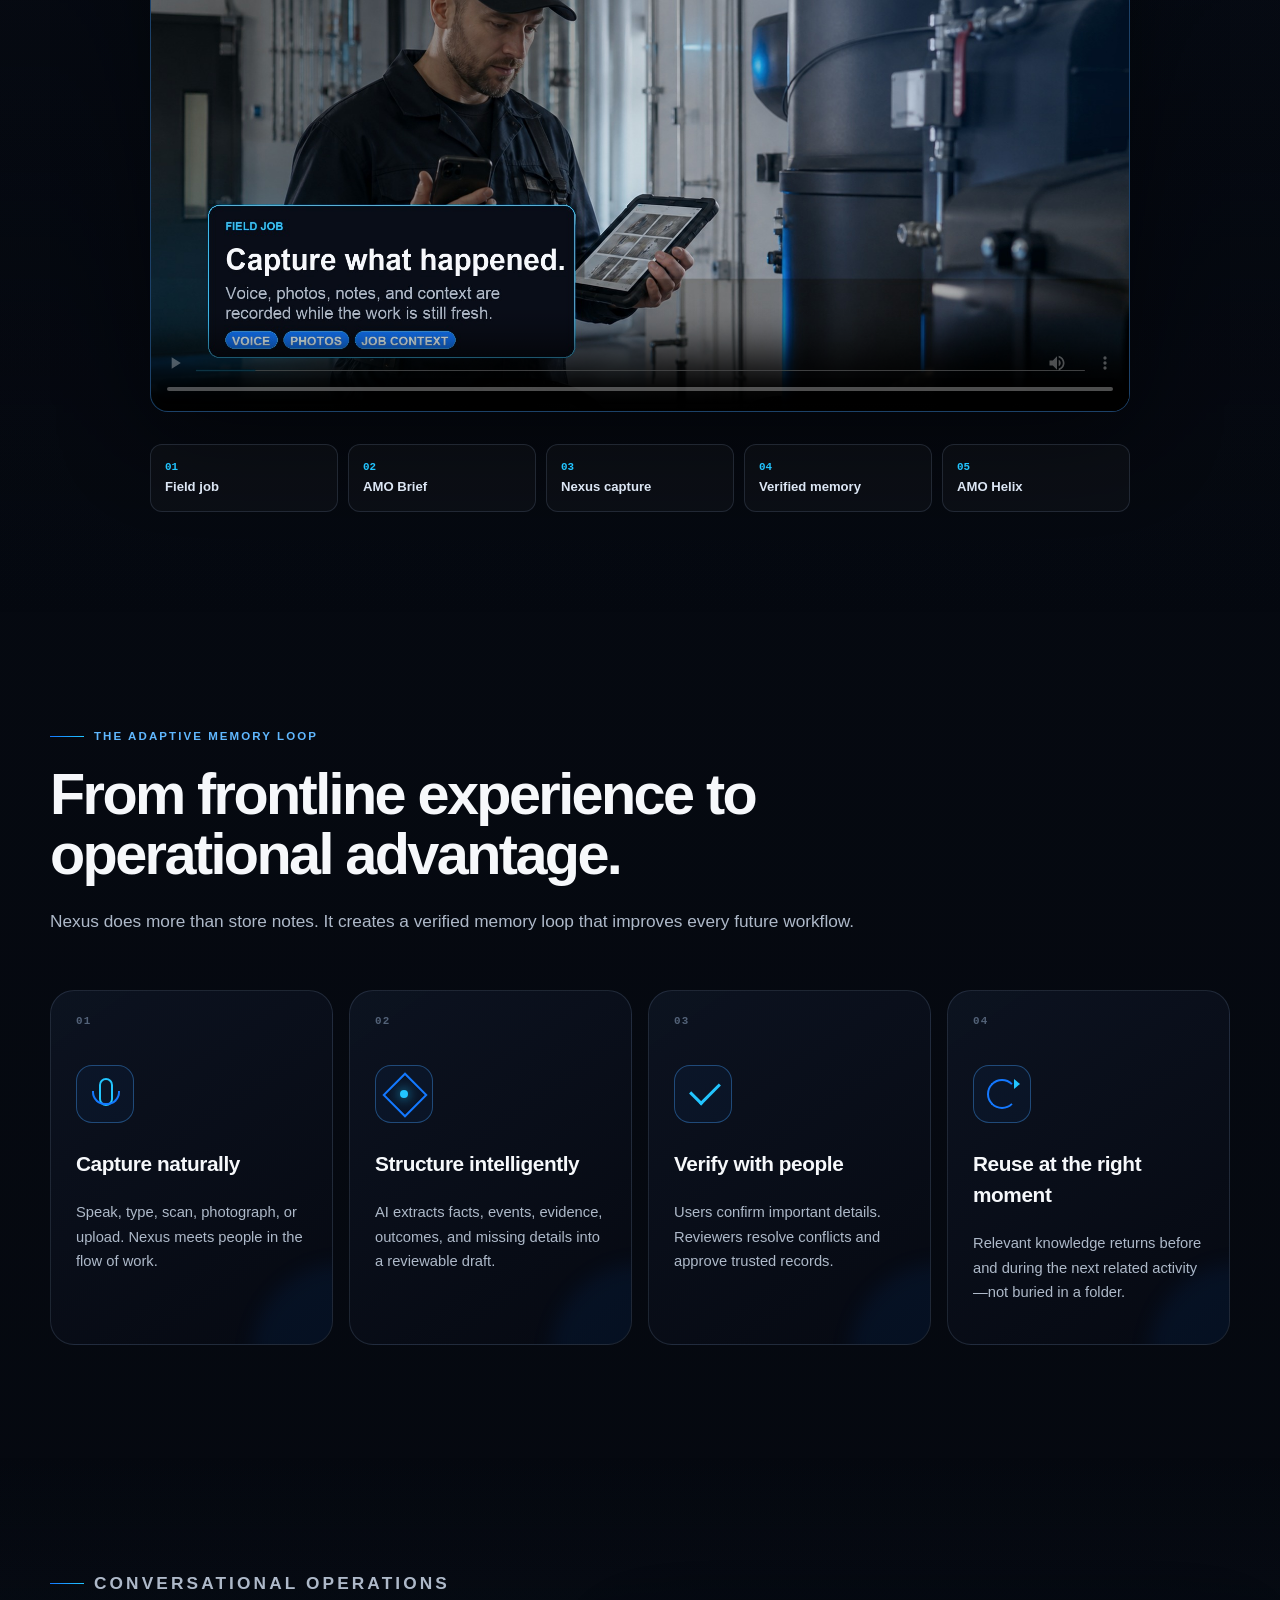
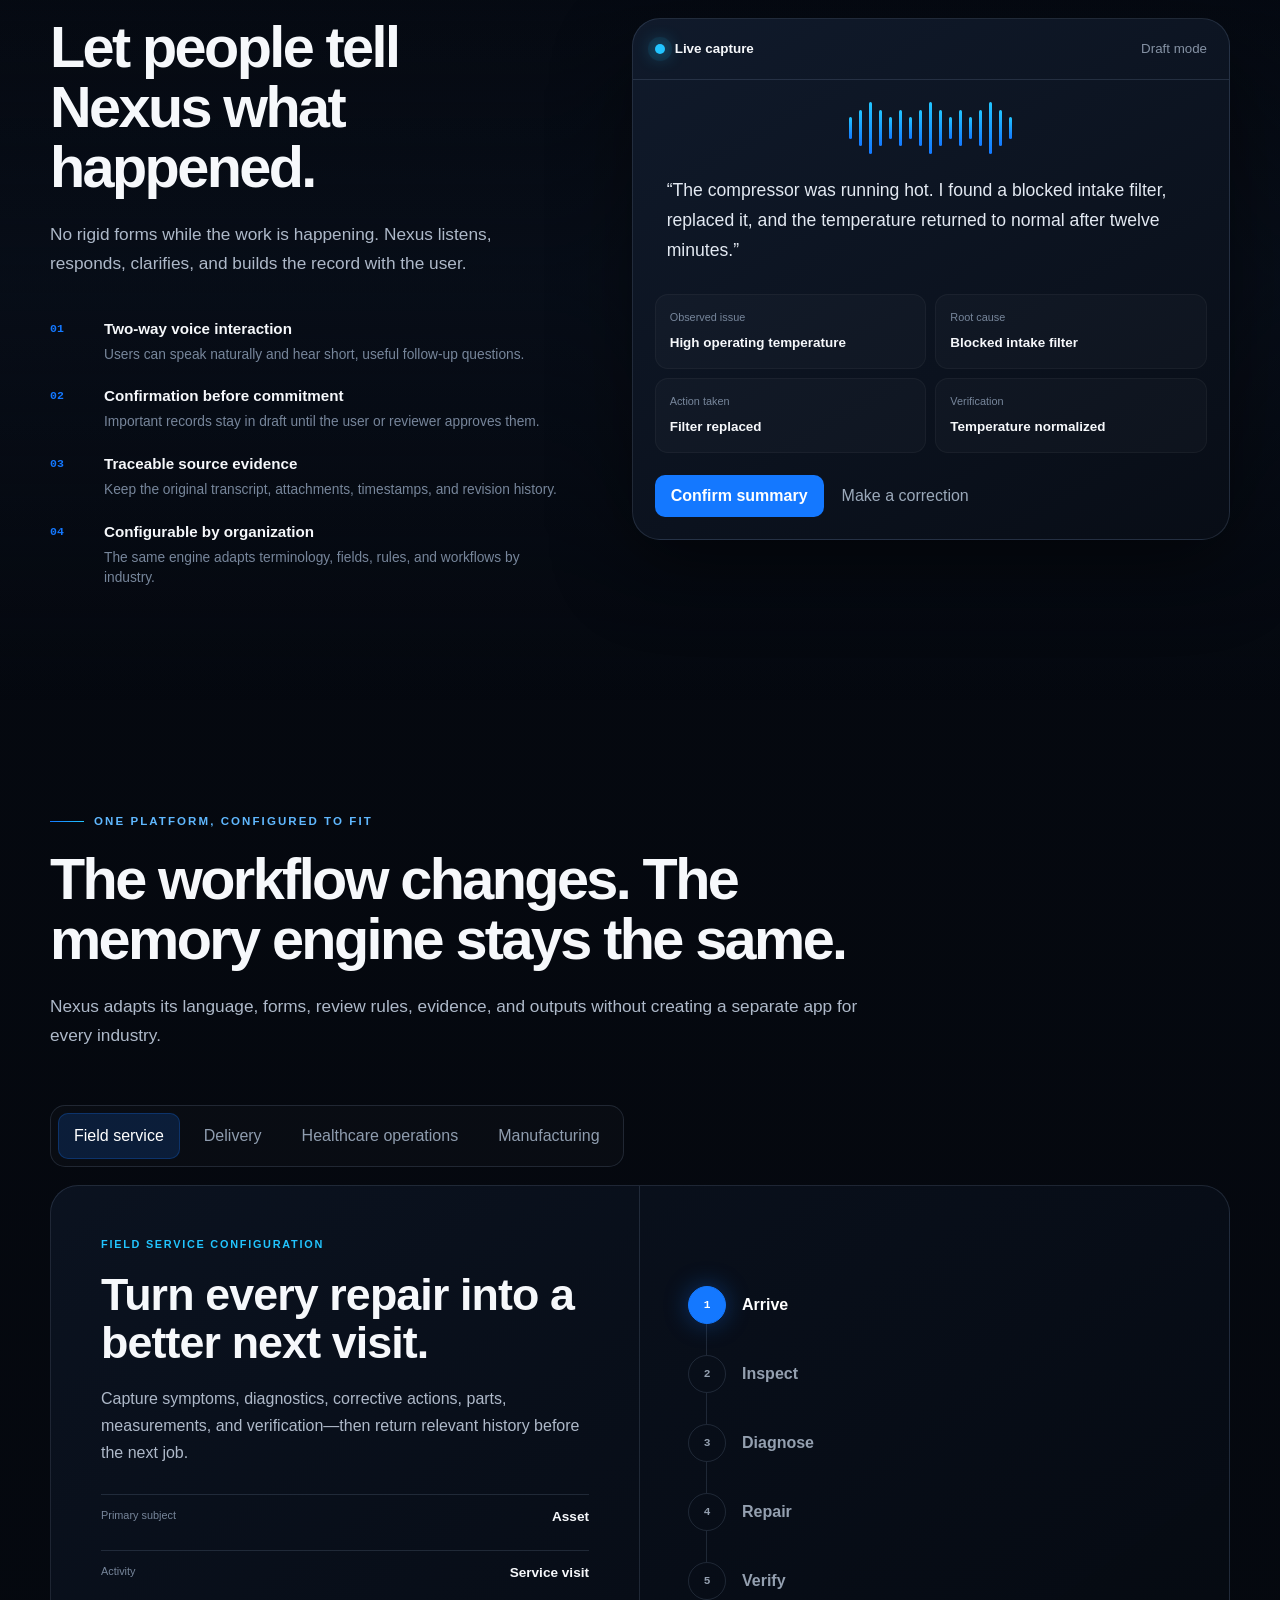
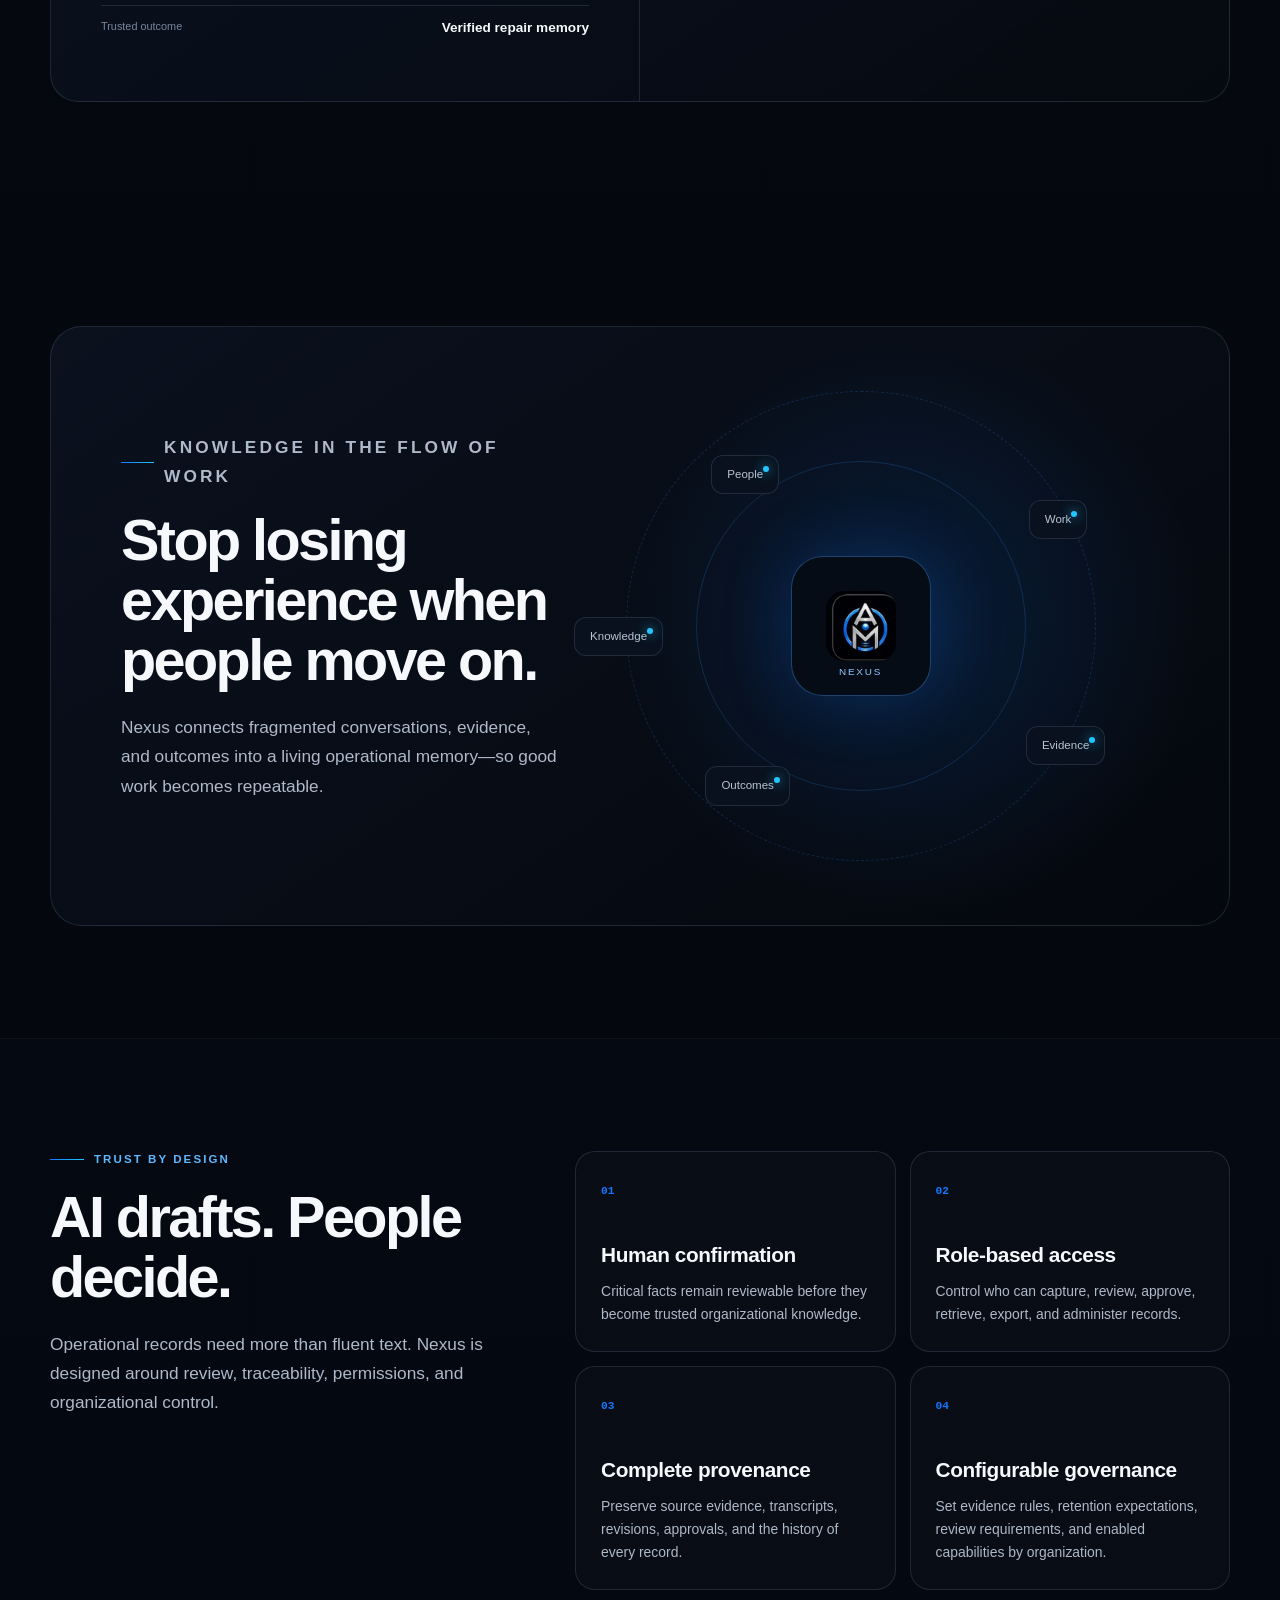
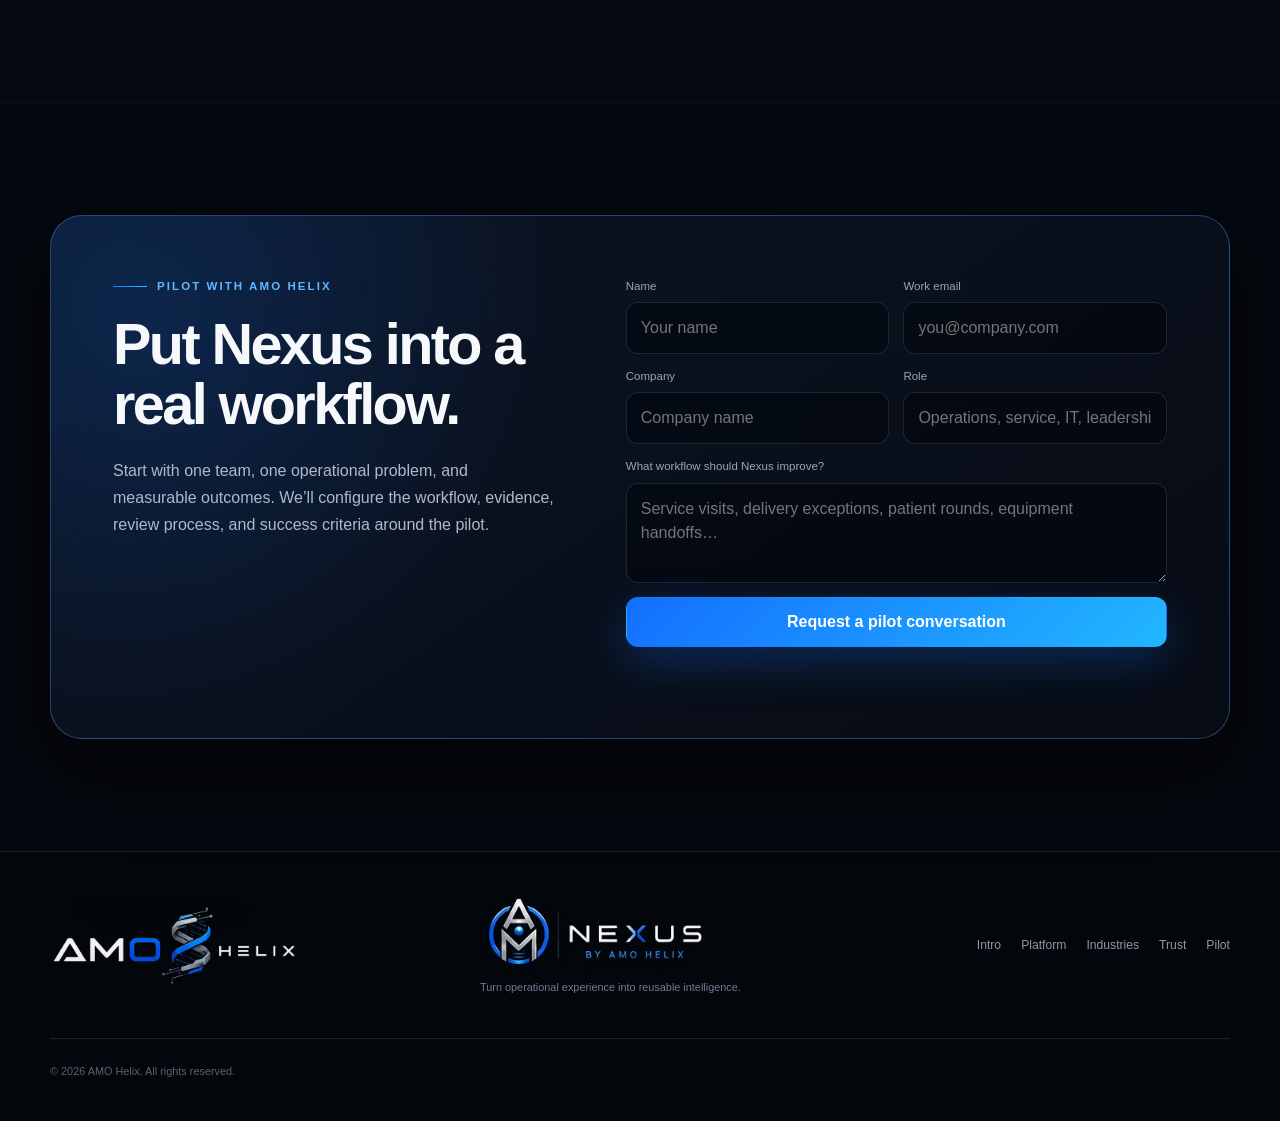
==== commit d1458df0: "Fix pilot form success status" ====
--- a/amo-helix-nexus-landing/index.html
+++ b/amo-helix-nexus-landing/index.html
@@ -352,6 +352,6 @@
     </div>
   </footer>
 
-  <script src="script.js"></script>
+  <script src="script.js?v=20260811e"></script>
 </body>
 </html>
--- a/amo-helix-nexus-landing/styles.css
+++ b/amo-helix-nexus-landing/styles.css
@@ -326,7 +326,8 @@
 .full-field { grid-column: 1 / -1; }
 .bot-field { position: absolute; left: -10000px; width: 1px; height: 1px; overflow: hidden; }
 .pilot-form button[disabled] { opacity: .68; cursor: wait; transform: none; }
-.form-status { margin: 0; font-size: .8rem; color: var(--green); min-height: 1.2em; }
+.form-status { margin: 0; font-size: .8rem; color: #8fa0b6; min-height: 1.2em; }
+.form-status.success { color: #9fcef5; }
 .form-status.error { color: var(--danger); }
 
 .admin-page { min-height: 100vh; }
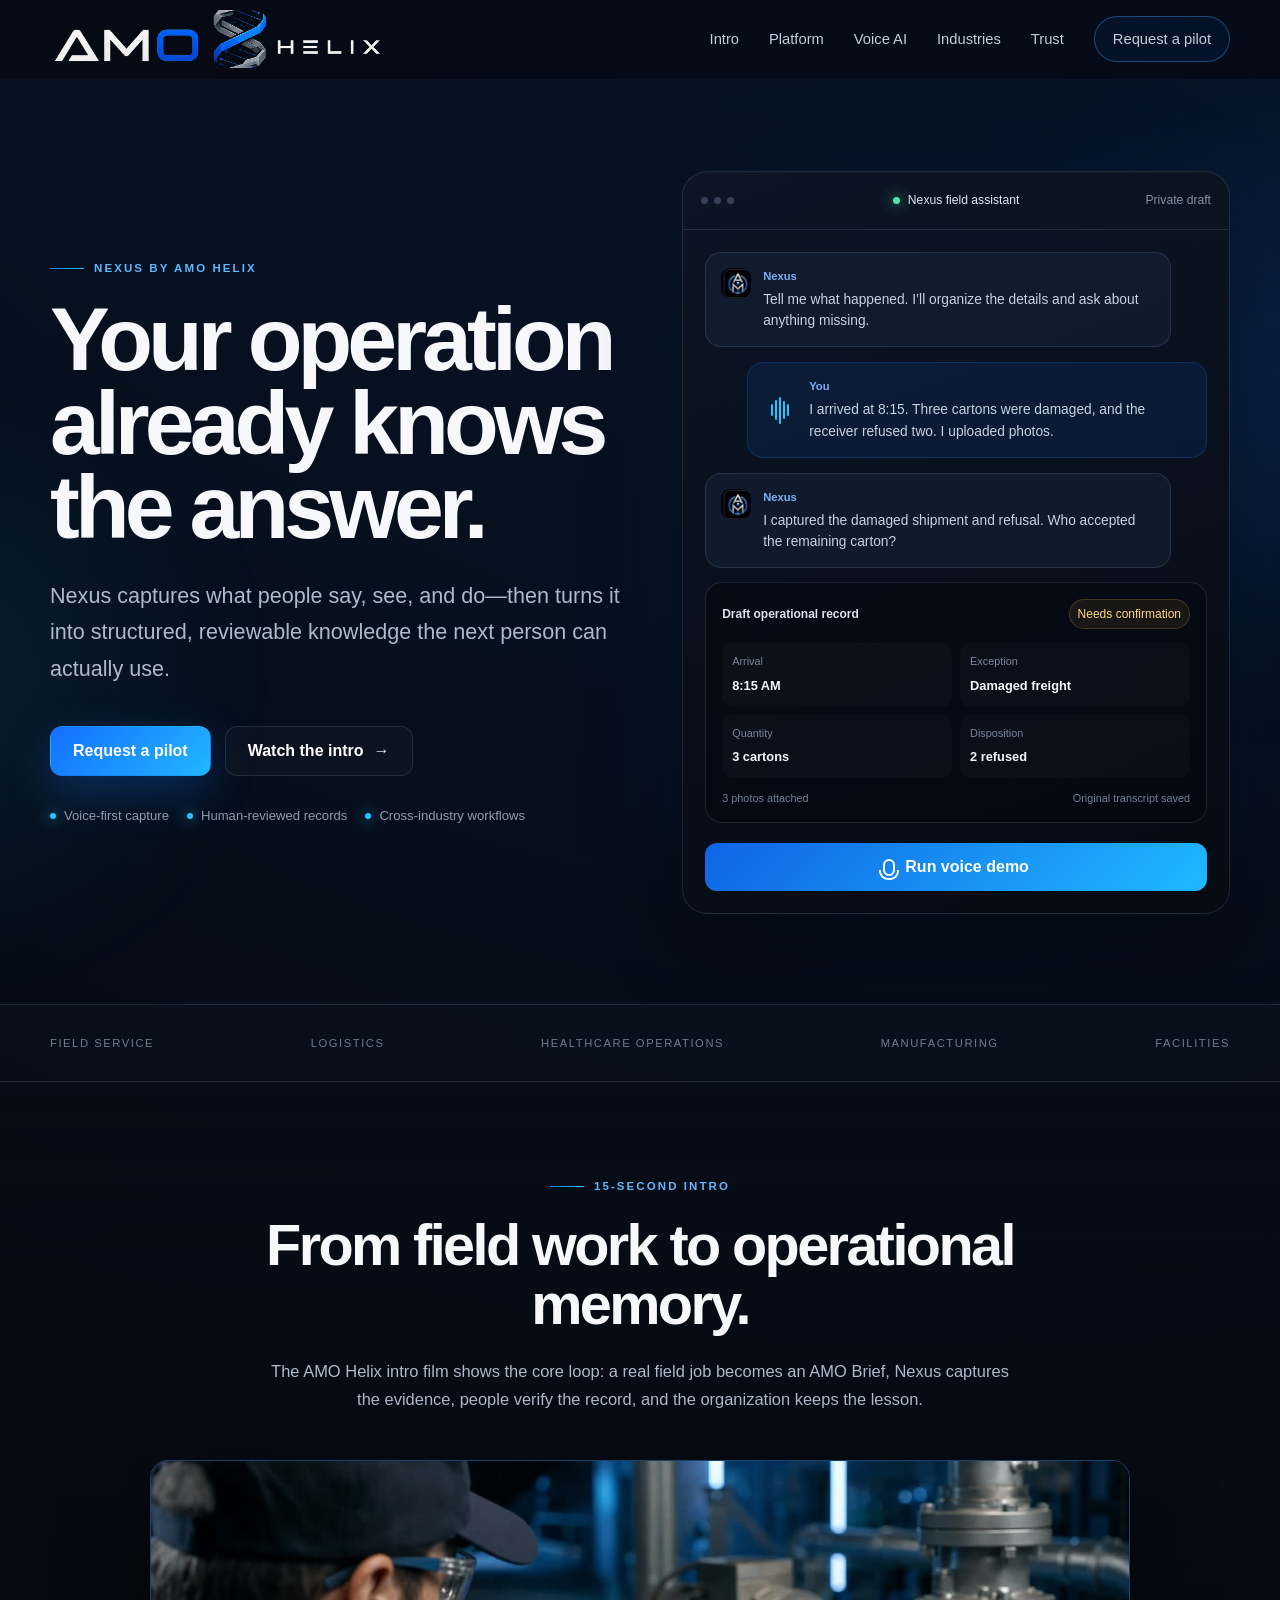
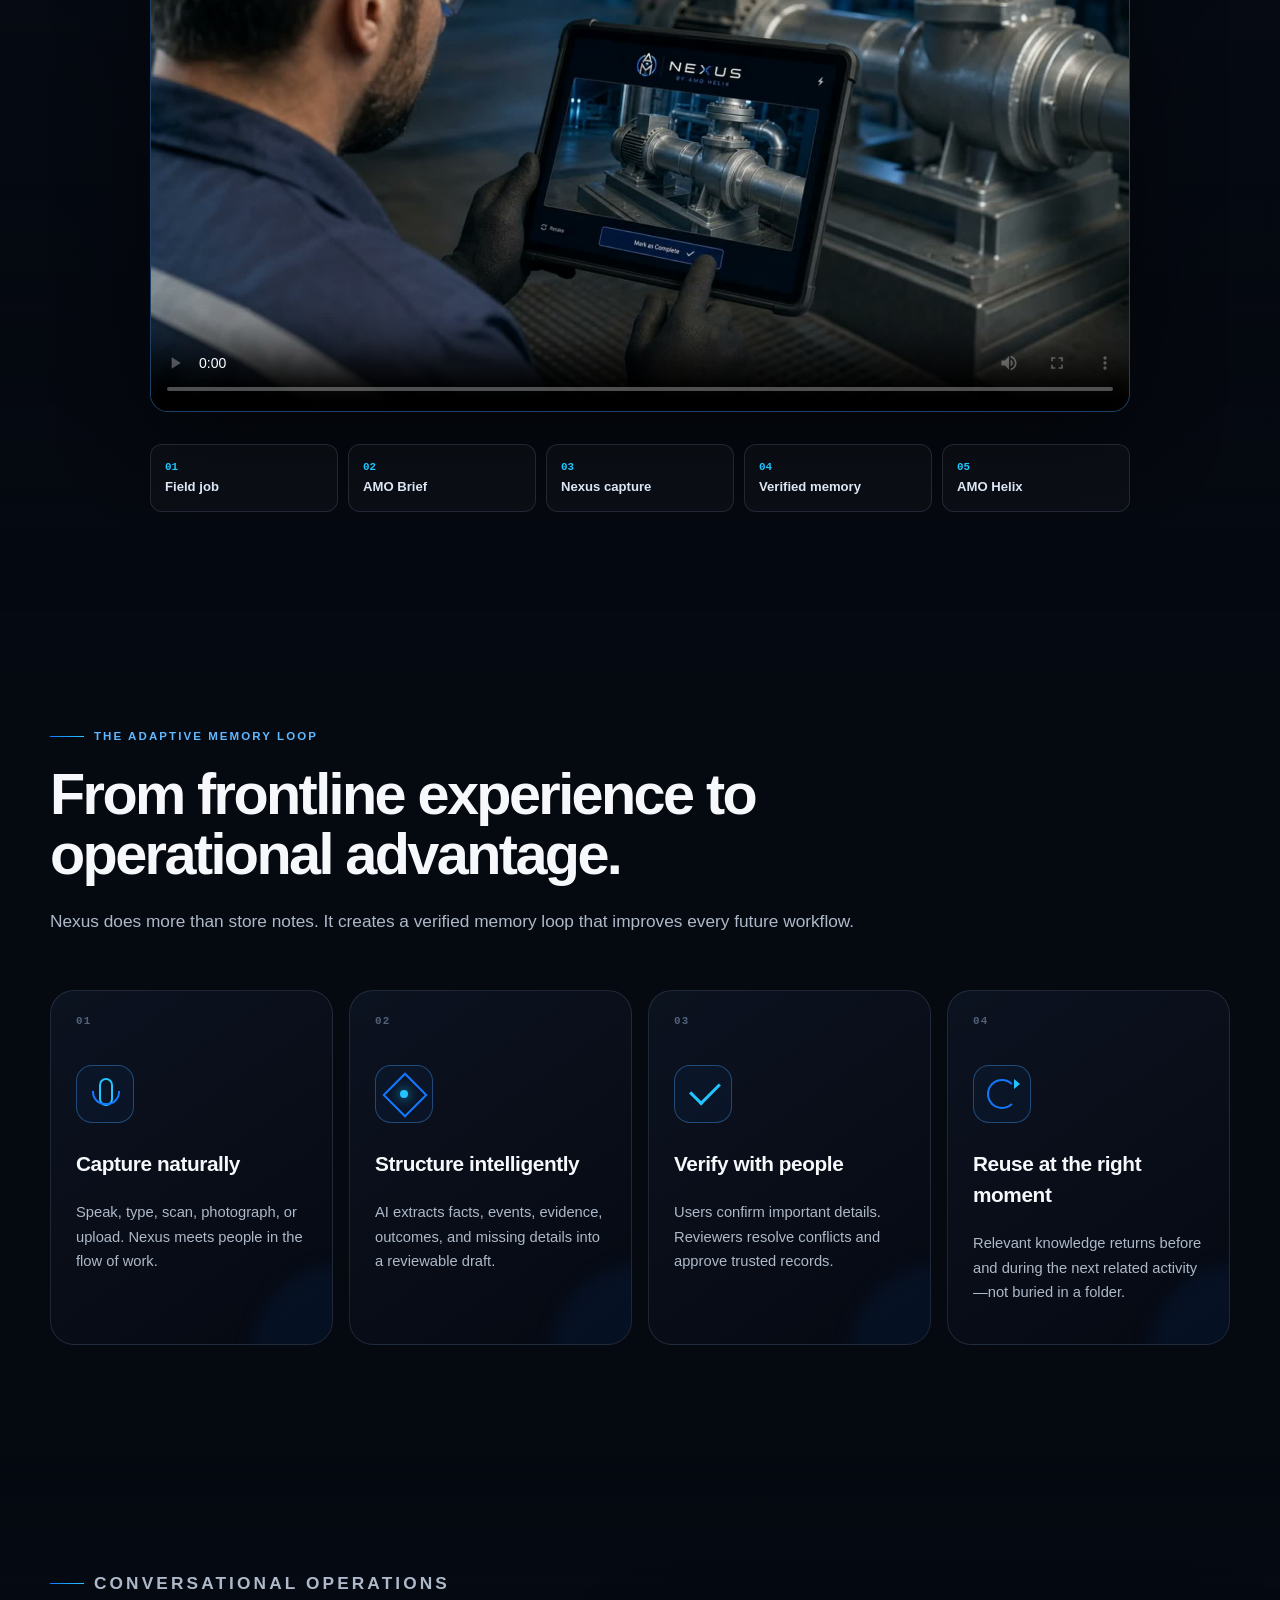
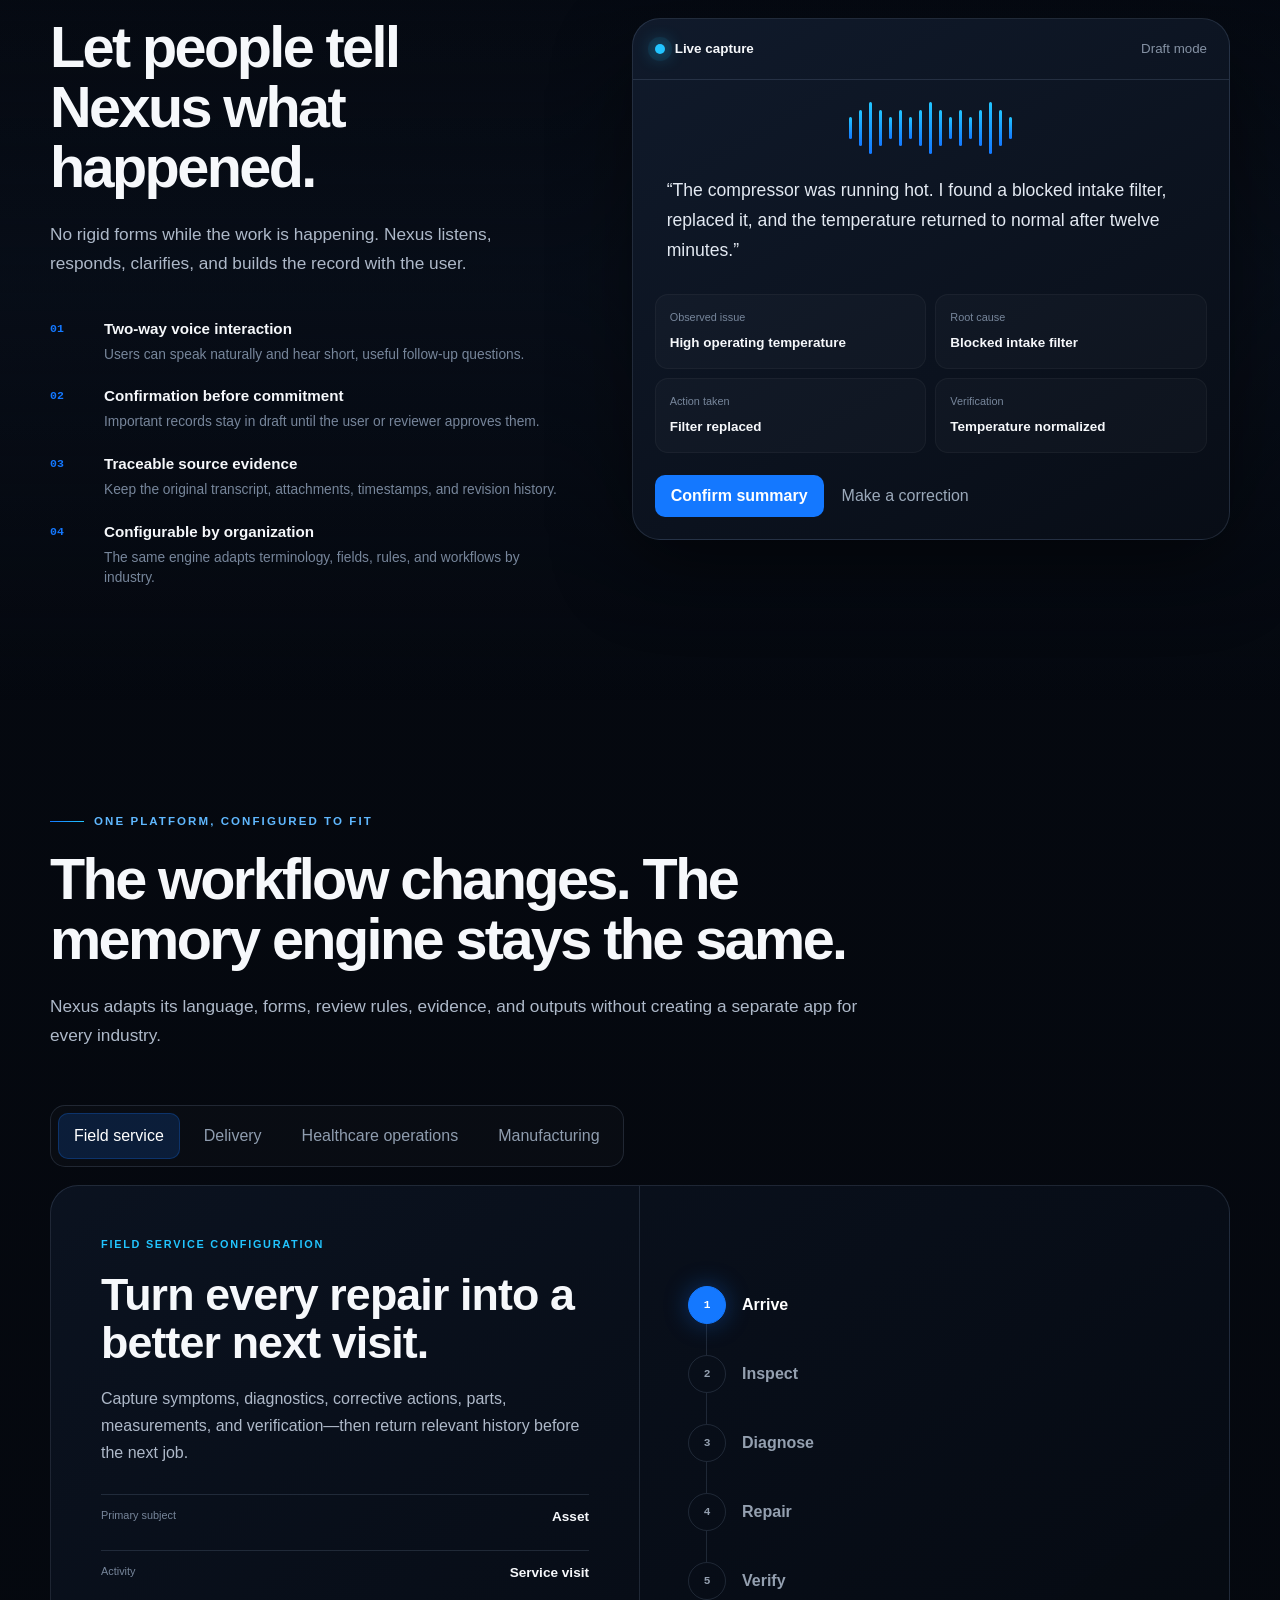
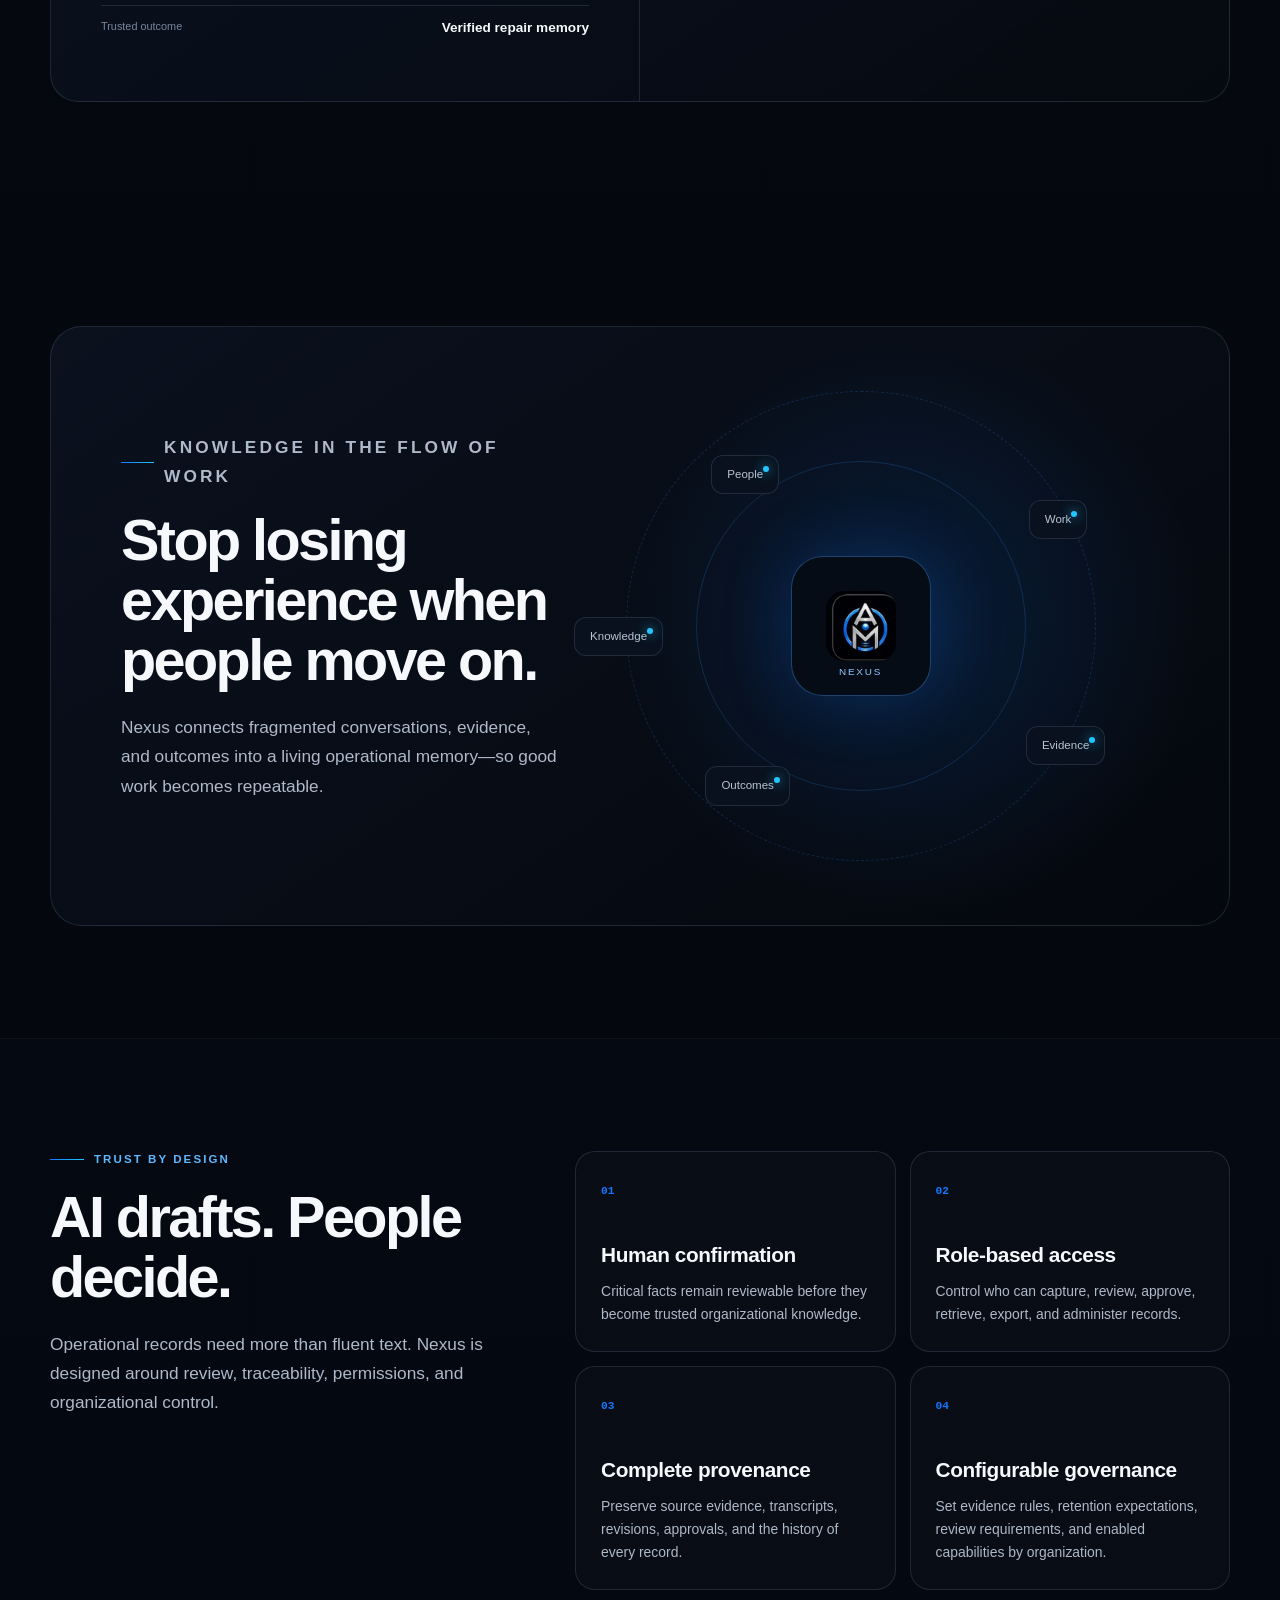
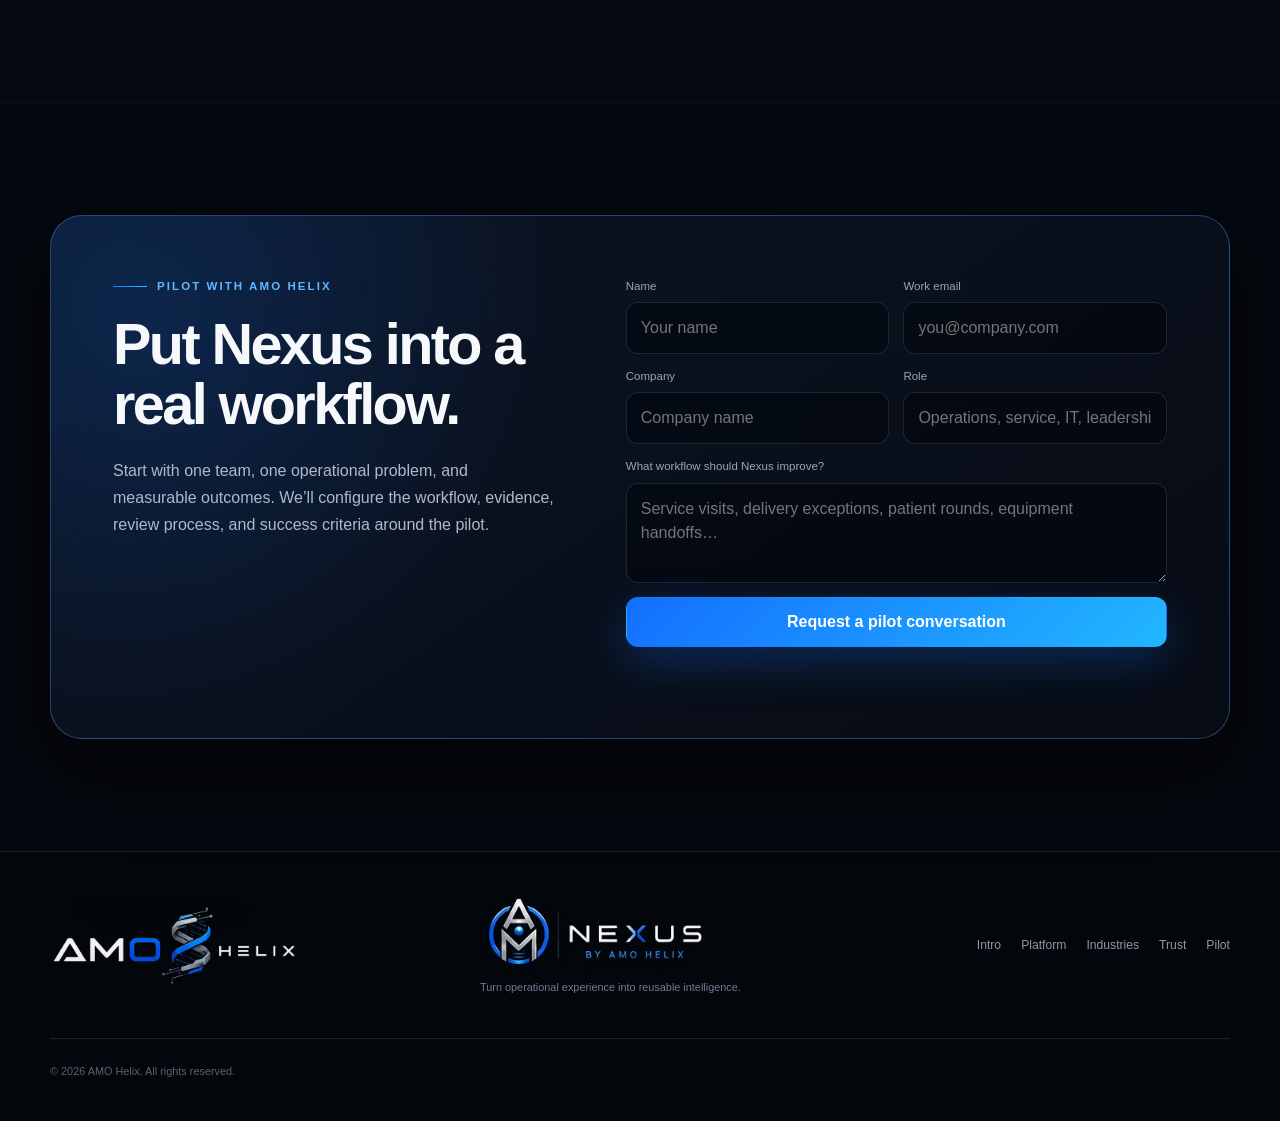
==== commit 7058e445: "Replace intro film with narrated product video" ====
--- a/amo-helix-nexus-landing/index.html
+++ b/amo-helix-nexus-landing/index.html
@@ -132,8 +132,8 @@
           <p>The AMO Helix intro film shows the core loop: a real field job becomes an AMO Brief, Nexus captures the evidence, people verify the record, and the organization keeps the lesson.</p>
         </div>
         <div class="intro-player reveal">
-          <video controls playsinline preload="metadata" poster="assets/amo-helix-intro-film-poster.jpg?v=20260811d" aria-label="AMO Helix 15-second intro film">
-            <source src="assets/amo-helix-intro-film.mp4?v=20260811d" type="video/mp4" />
+          <video controls playsinline preload="metadata" poster="assets/amo-helix-intro-film-poster.jpg?v=20260811g" aria-label="AMO Helix 15-second intro film">
+            <source src="assets/amo-helix-intro-film.mp4?v=20260811g" type="video/mp4" />
           </video>
         </div>
         <ol class="intro-steps reveal" aria-label="Intro film sequence">
--- a/amo-helix-nexus-landing/styles.css
+++ b/amo-helix-nexus-landing/styles.css
@@ -407,6 +407,13 @@
   color: var(--muted);
   font-weight: 700;
 }
+.admin-actions,
+.lead-card-actions {
+  display: flex;
+  align-items: center;
+  gap: 12px;
+  flex-wrap: wrap;
+}
 .lead-list {
   display: grid;
   gap: 12px;
@@ -441,6 +448,15 @@
 .lead-card-head a {
   color: var(--cyan);
   overflow-wrap: anywhere;
+}
+.delete-lead {
+  color: #8fa0b6;
+  font-size: .78rem;
+  padding: 0;
+}
+.delete-lead:hover,
+.delete-lead:focus-visible {
+  color: var(--danger);
 }
 .lead-card dl {
   display: grid;
@@ -550,6 +566,8 @@
   .admin-header,
   .admin-toolbar,
   .lead-card-head { align-items: flex-start; flex-direction: column; }
+  .admin-actions,
+  .lead-card-actions { align-items: flex-start; flex-direction: column; }
   .admin-brand {
     width: 218px;
     height: 46px;
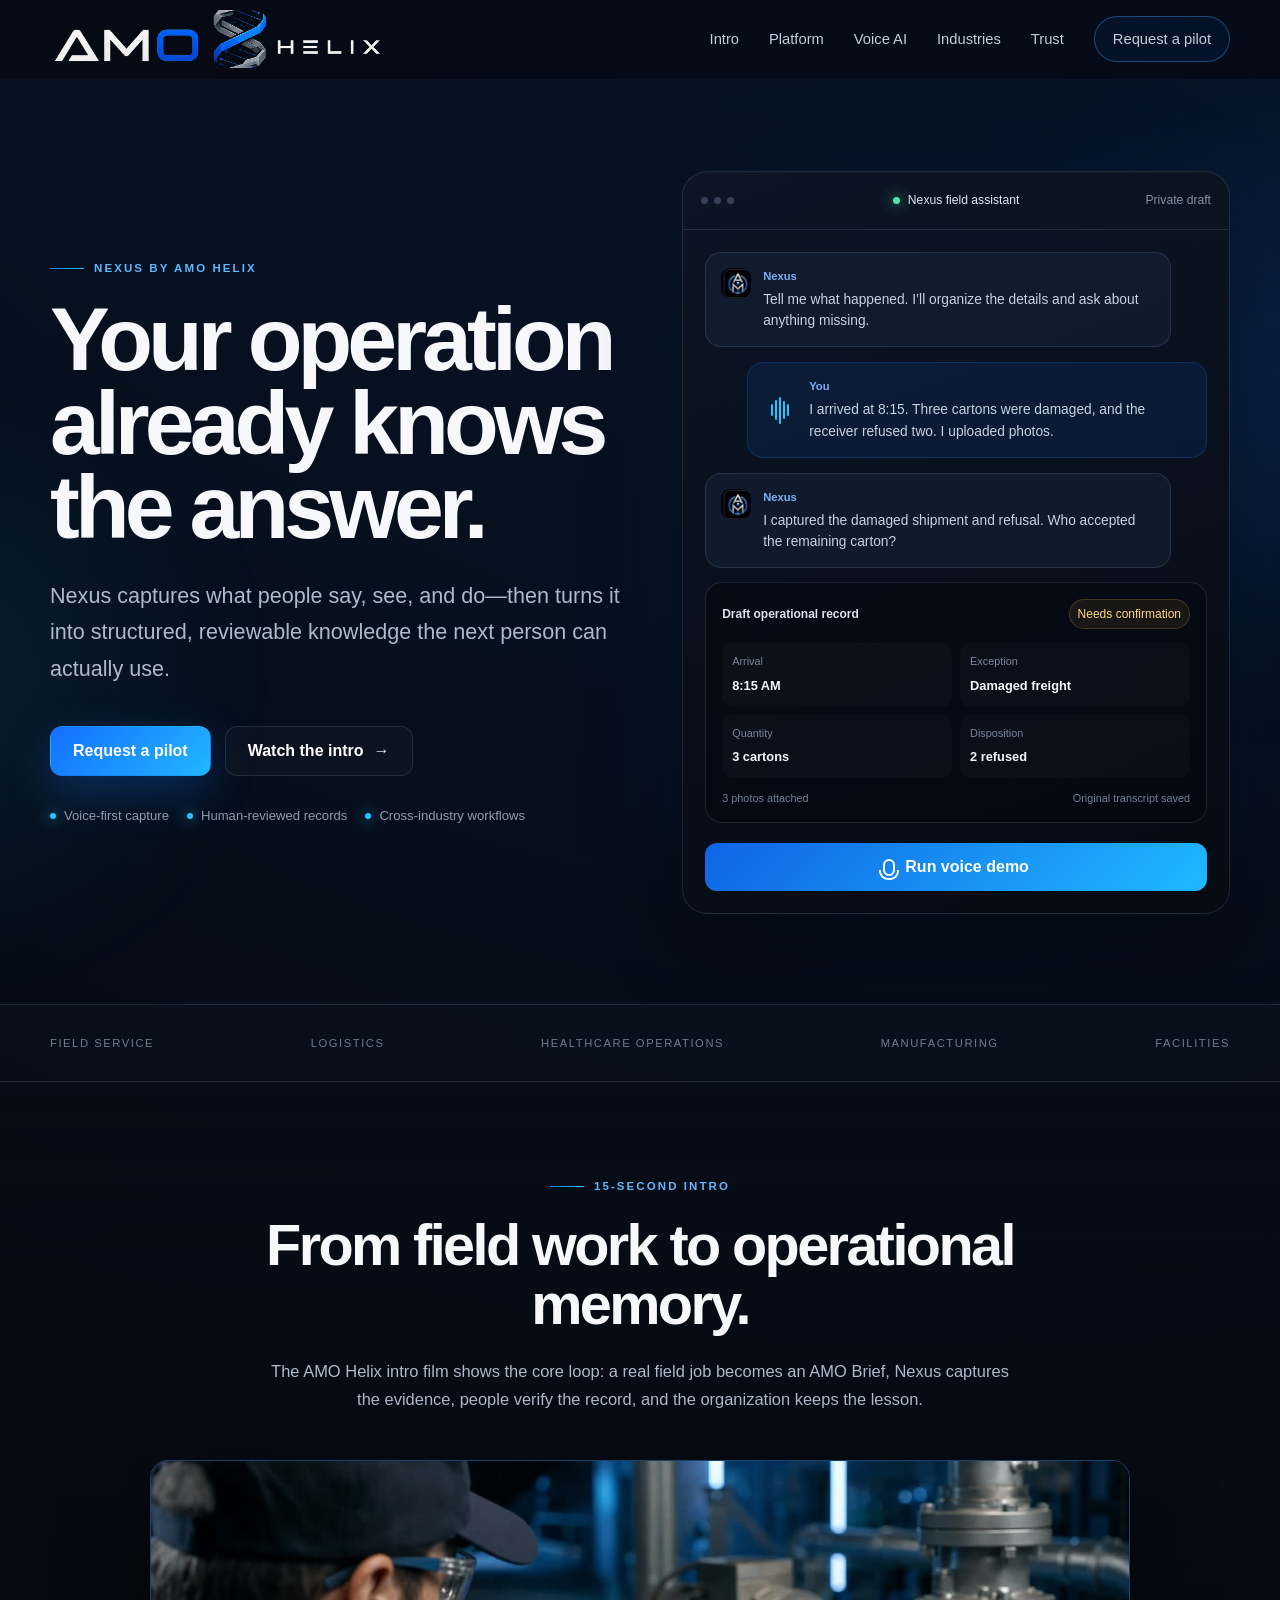
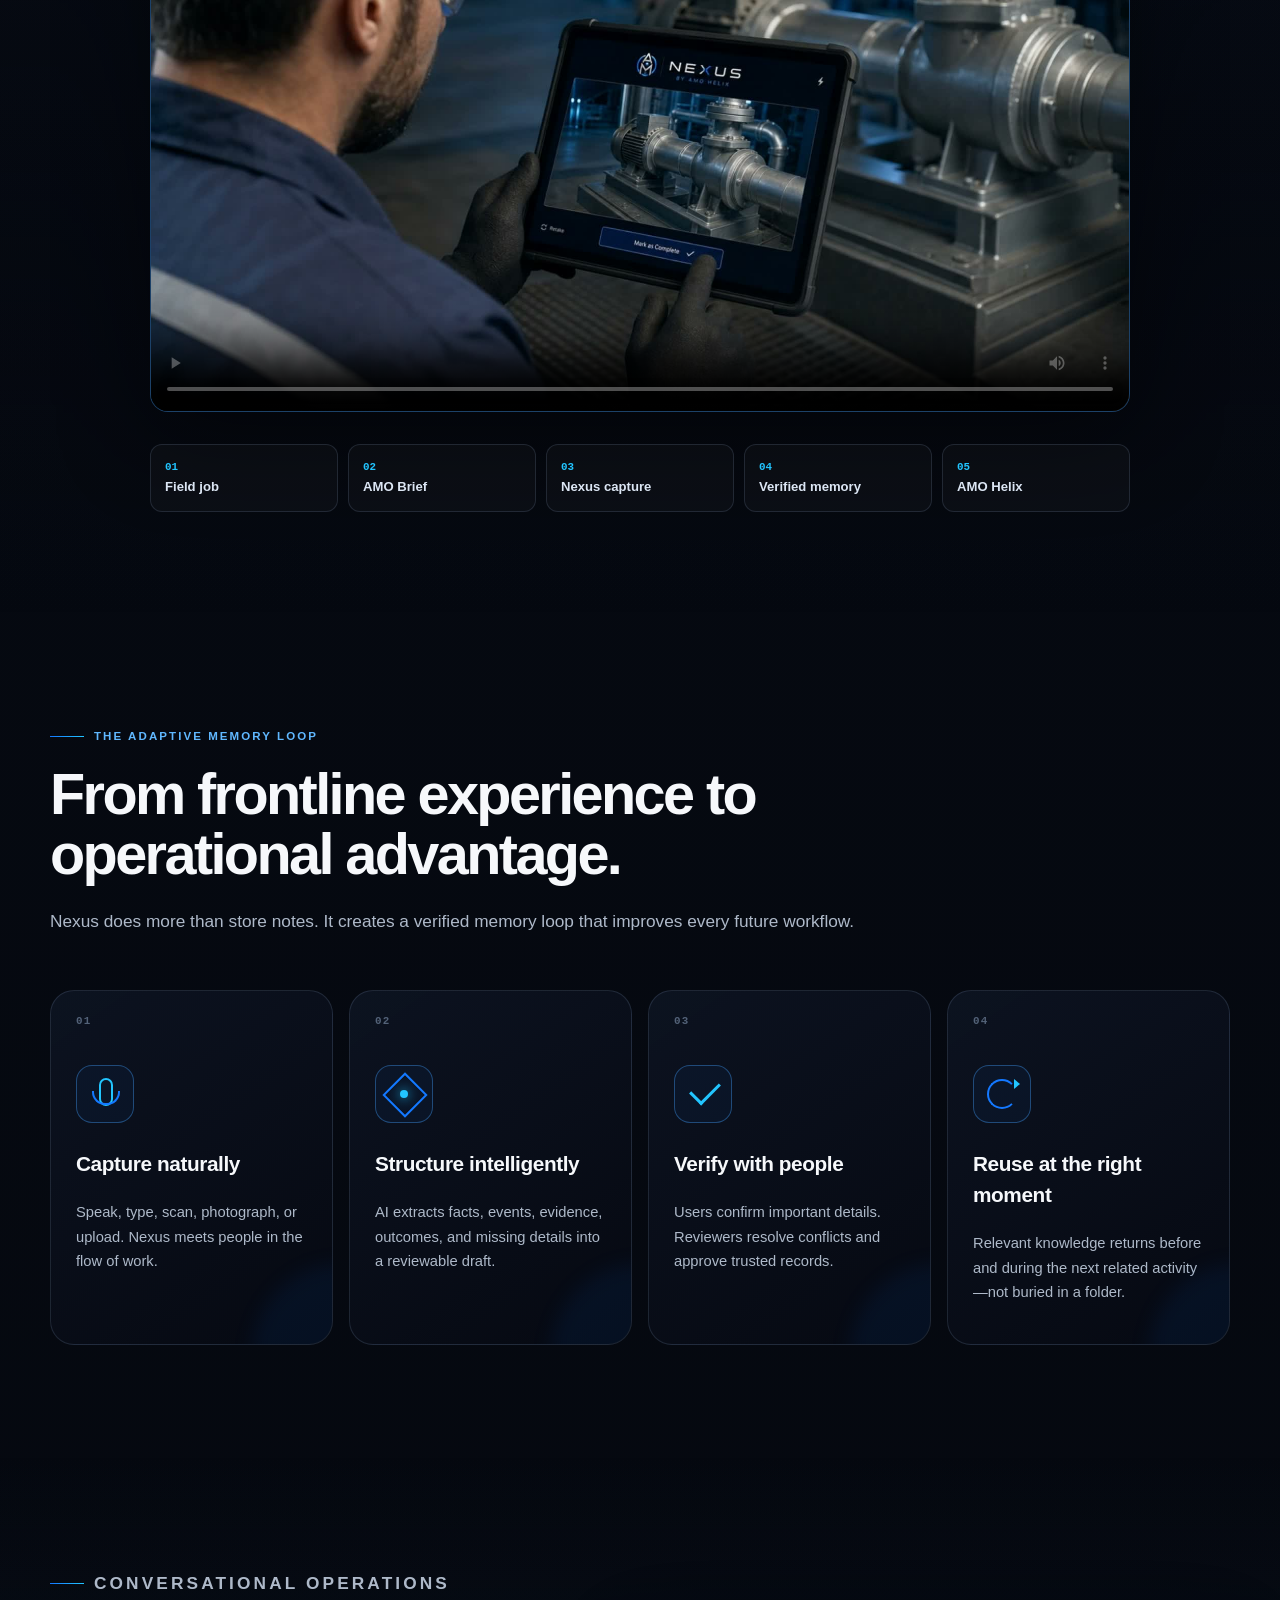
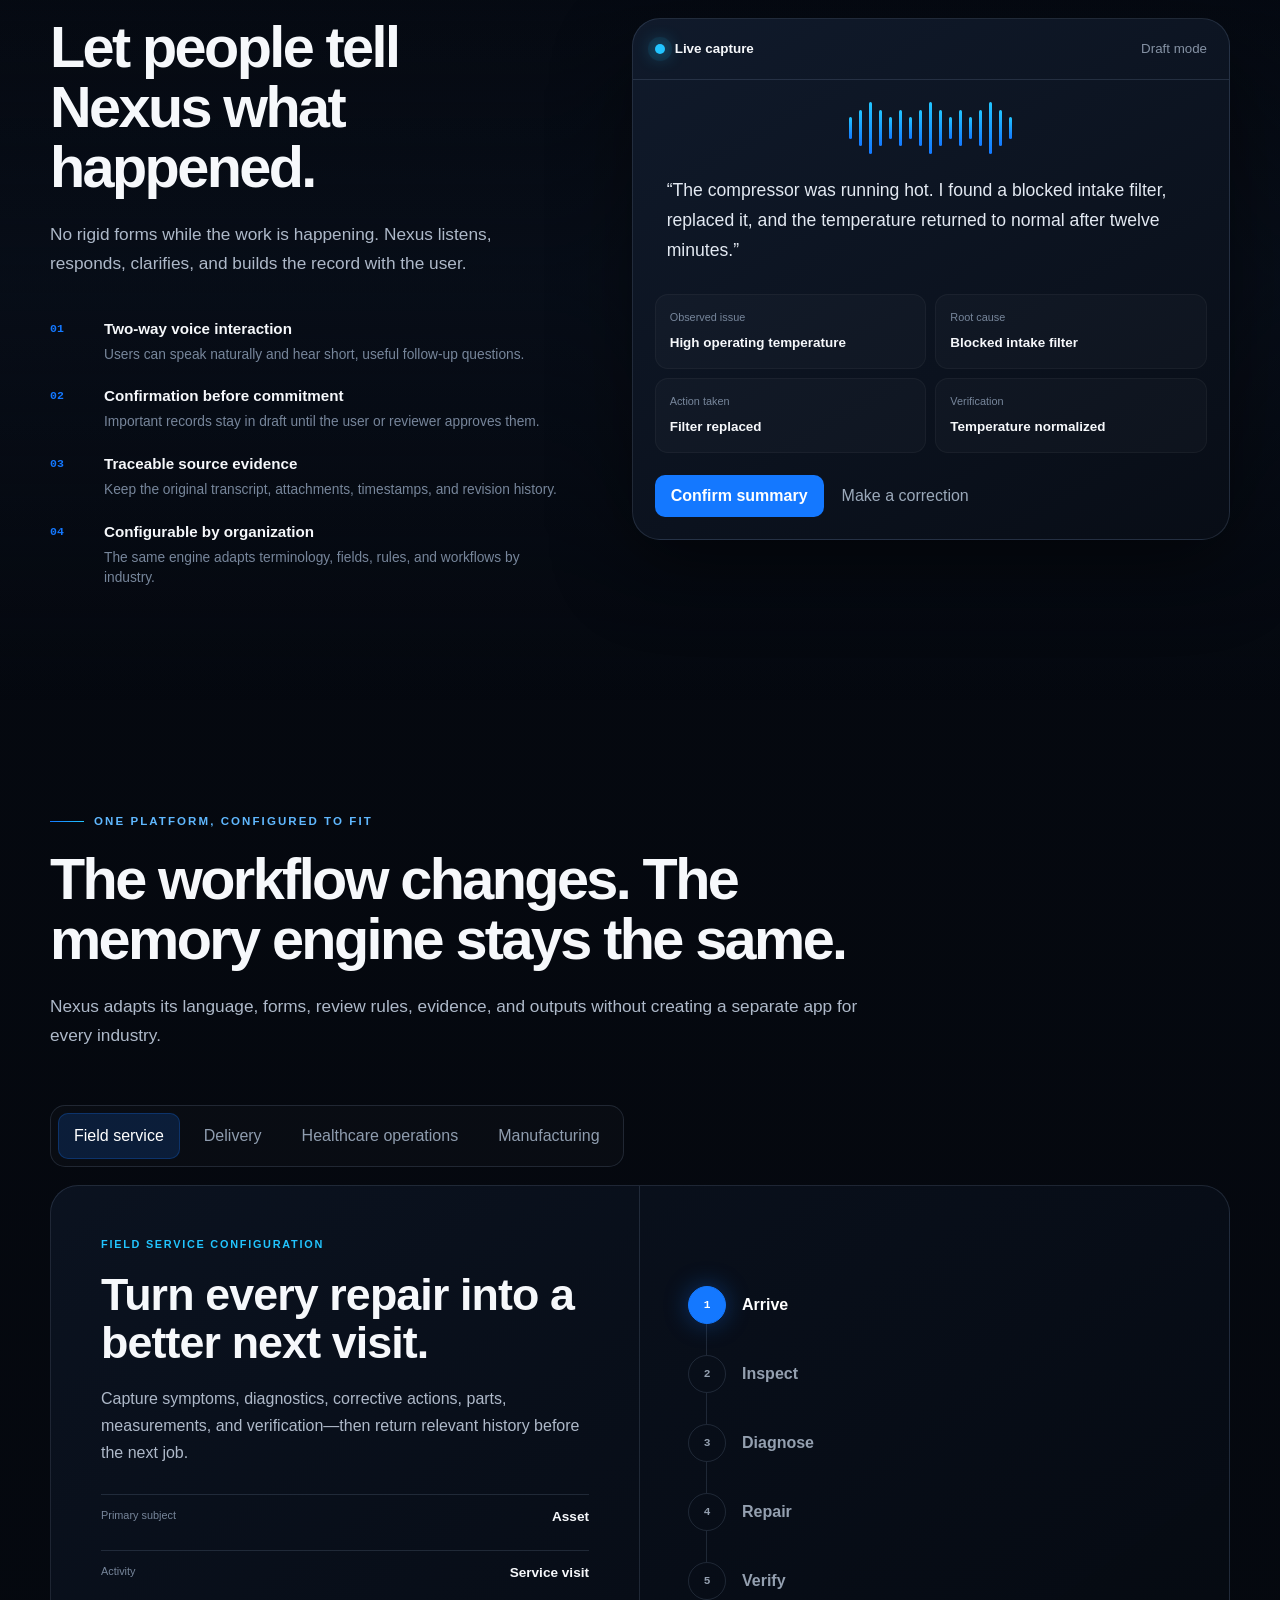
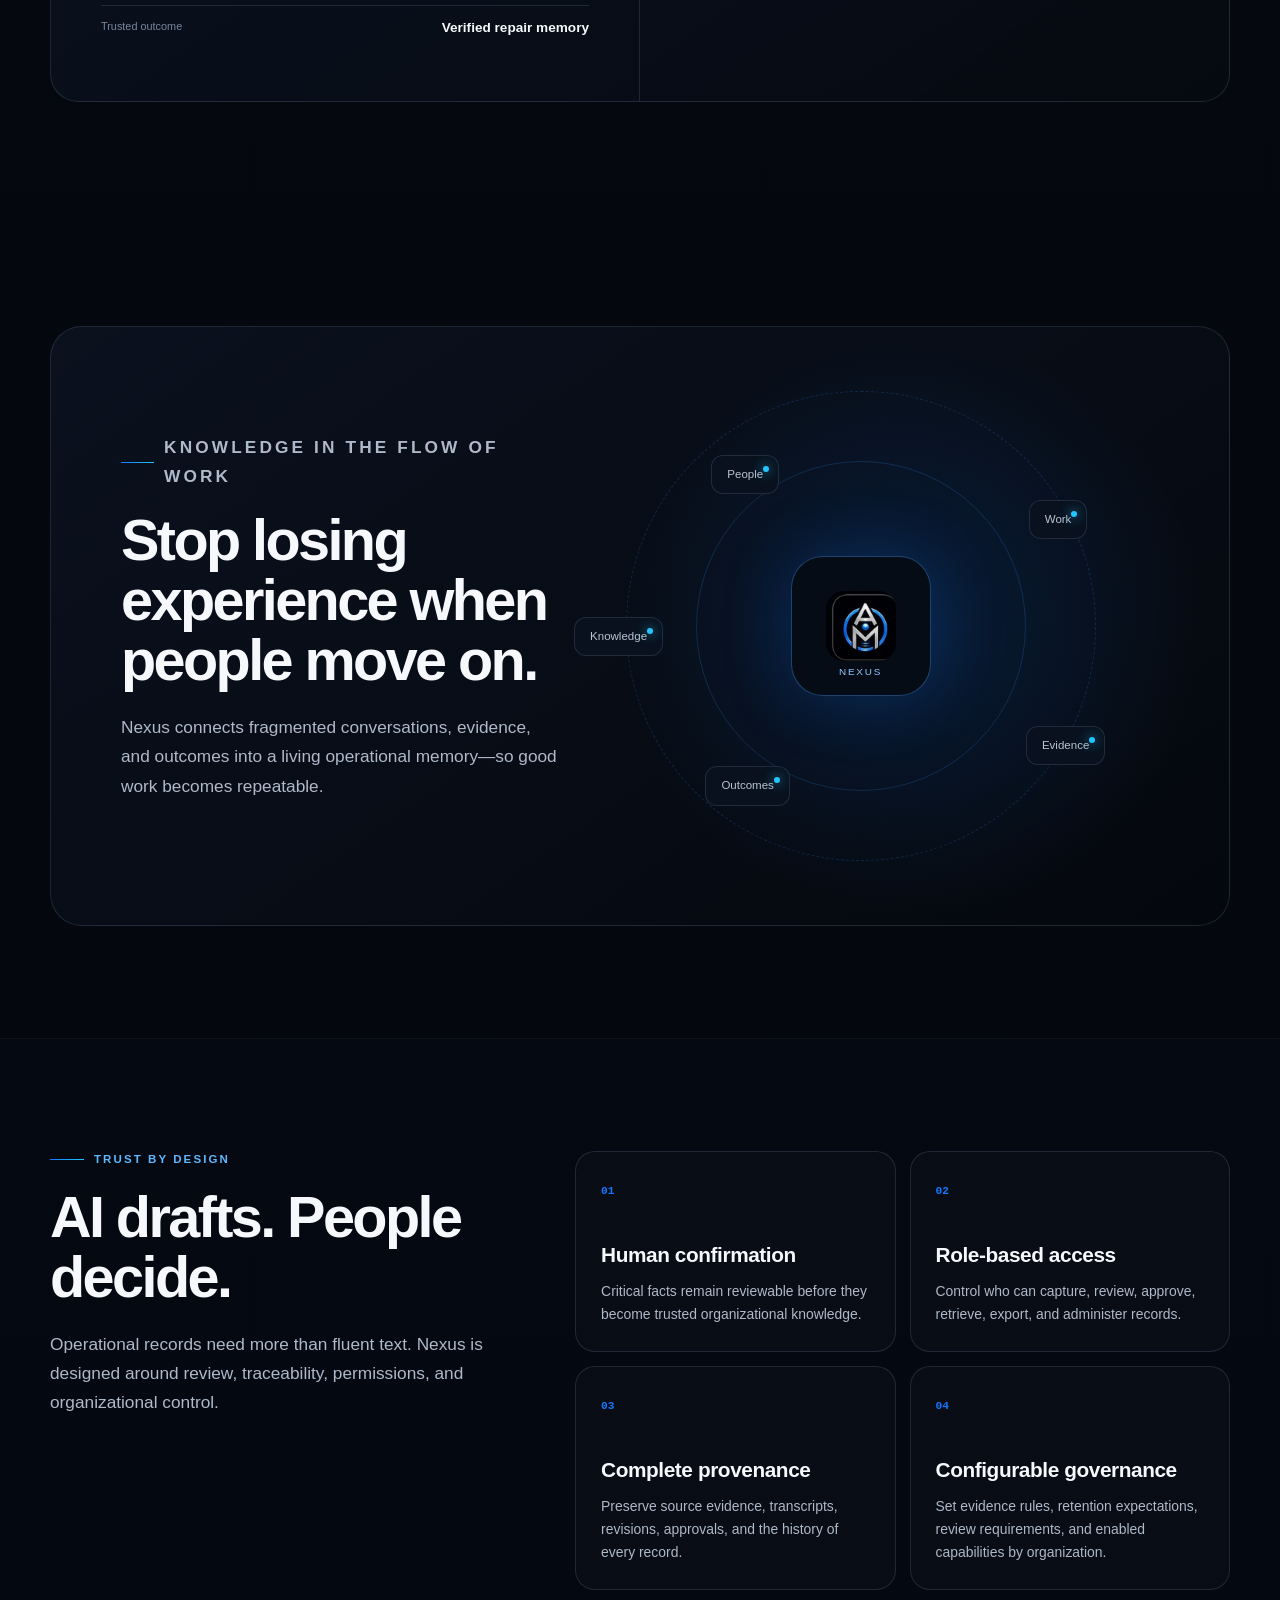
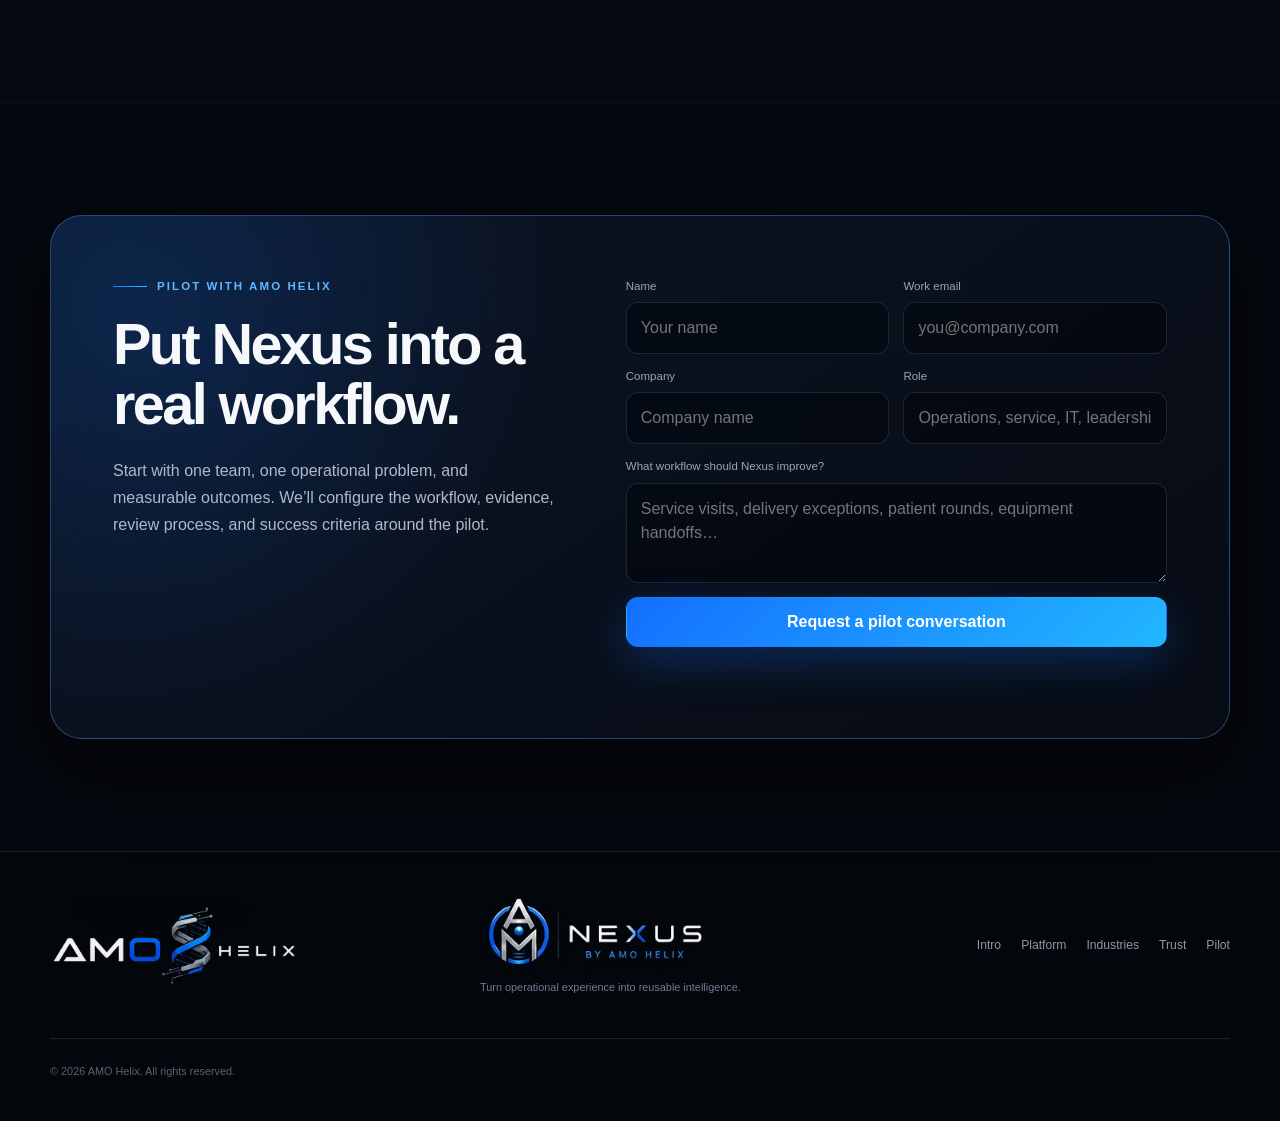
==== commit 0a978098: "Use animated logo reveal in intro film" ====
--- a/amo-helix-nexus-landing/index.html
+++ b/amo-helix-nexus-landing/index.html
@@ -132,8 +132,8 @@
           <p>The AMO Helix intro film shows the core loop: a real field job becomes an AMO Brief, Nexus captures the evidence, people verify the record, and the organization keeps the lesson.</p>
         </div>
         <div class="intro-player reveal">
-          <video controls playsinline preload="metadata" poster="assets/amo-helix-intro-film-poster.jpg?v=20260811g" aria-label="AMO Helix 15-second intro film">
-            <source src="assets/amo-helix-intro-film.mp4?v=20260811g" type="video/mp4" />
+          <video controls playsinline preload="metadata" poster="assets/amo-helix-intro-film-poster.jpg?v=20260811i" aria-label="AMO Helix 15-second intro film">
+            <source src="assets/amo-helix-intro-film.mp4?v=20260811i" type="video/mp4" />
           </video>
         </div>
         <ol class="intro-steps reveal" aria-label="Intro film sequence">
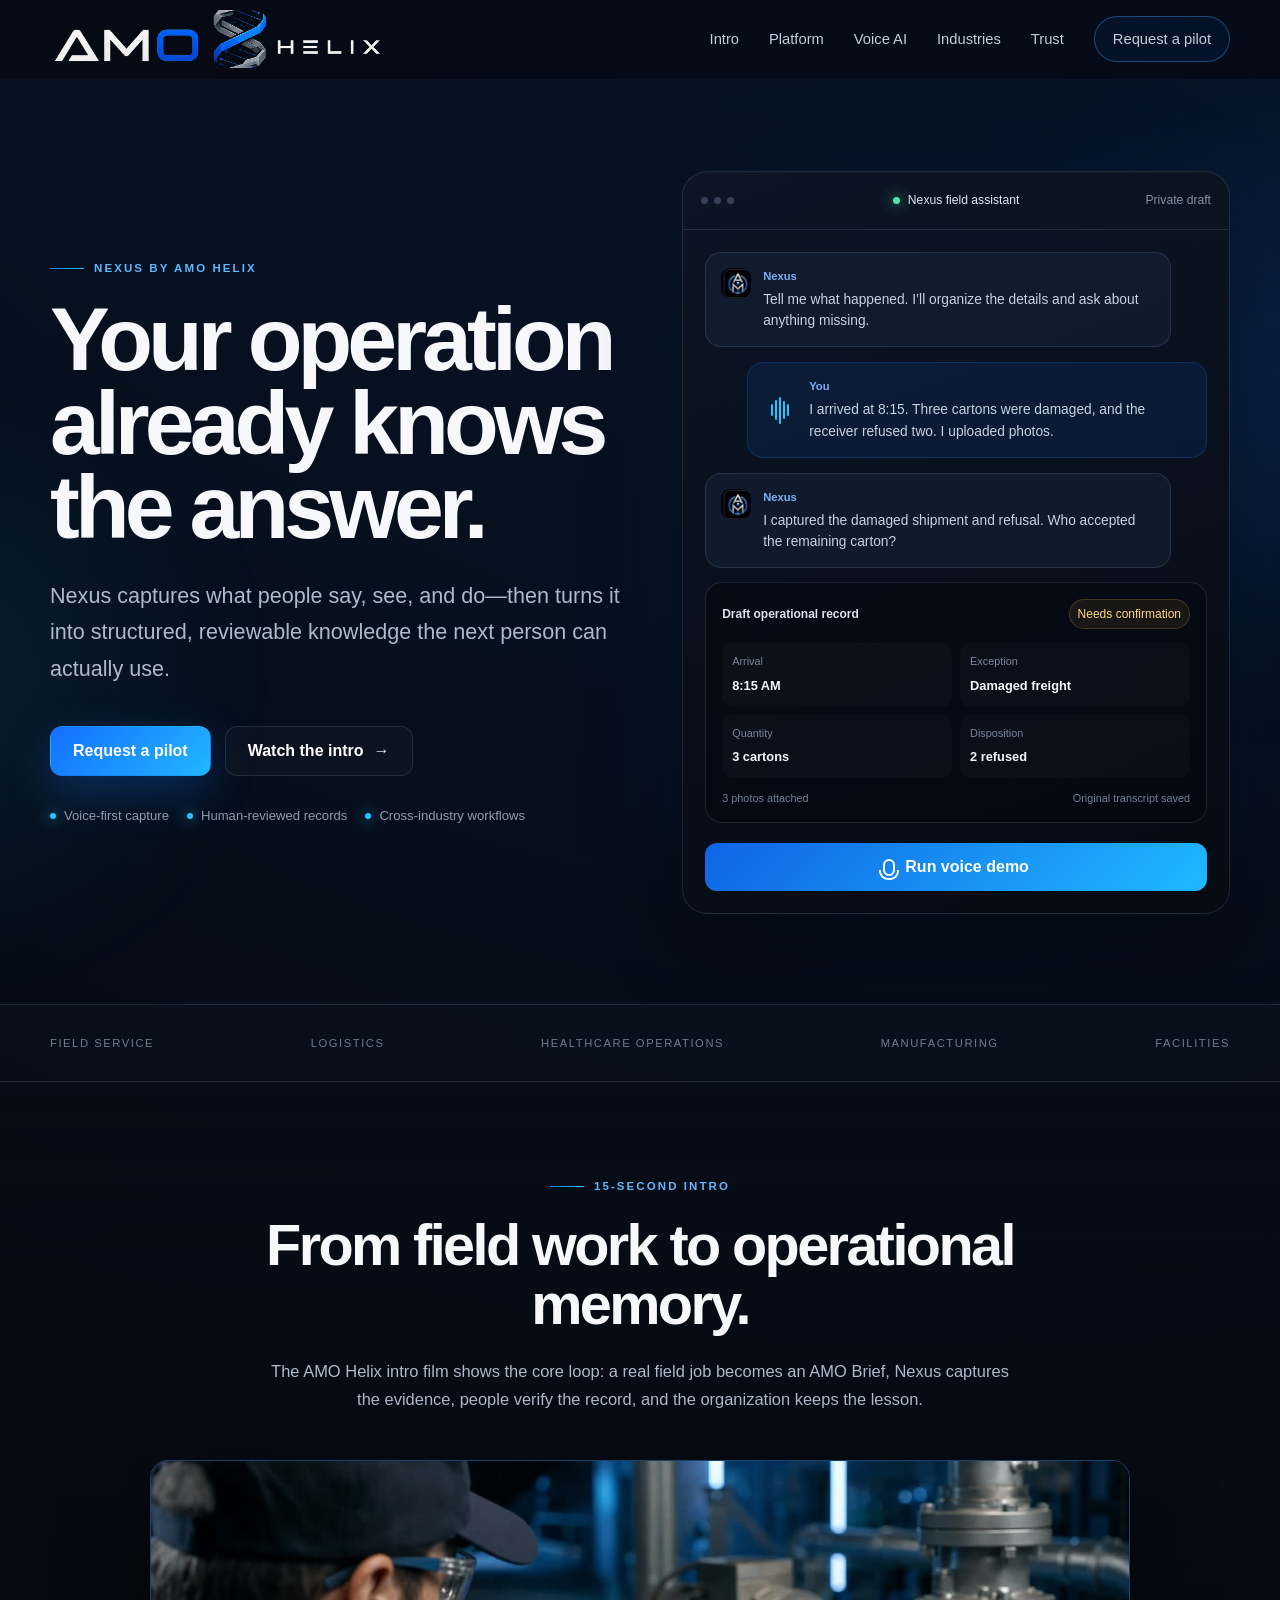
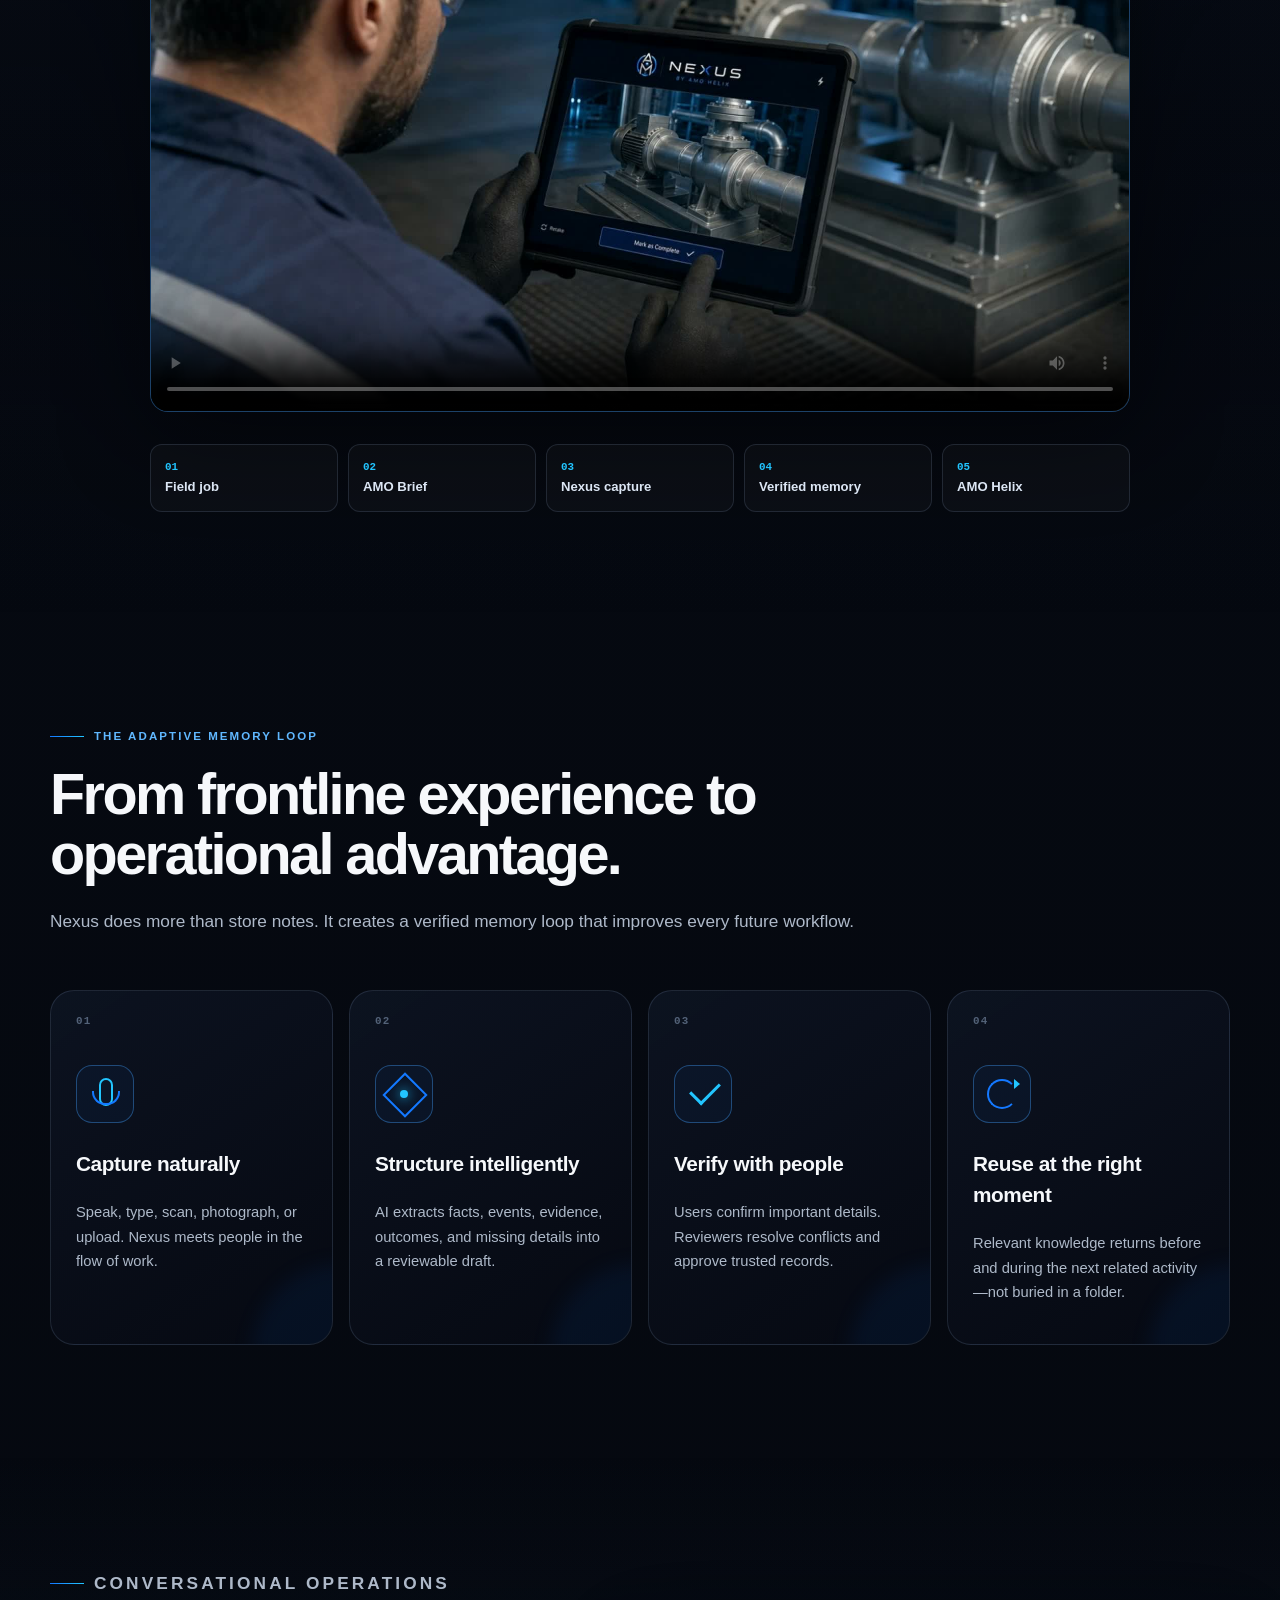
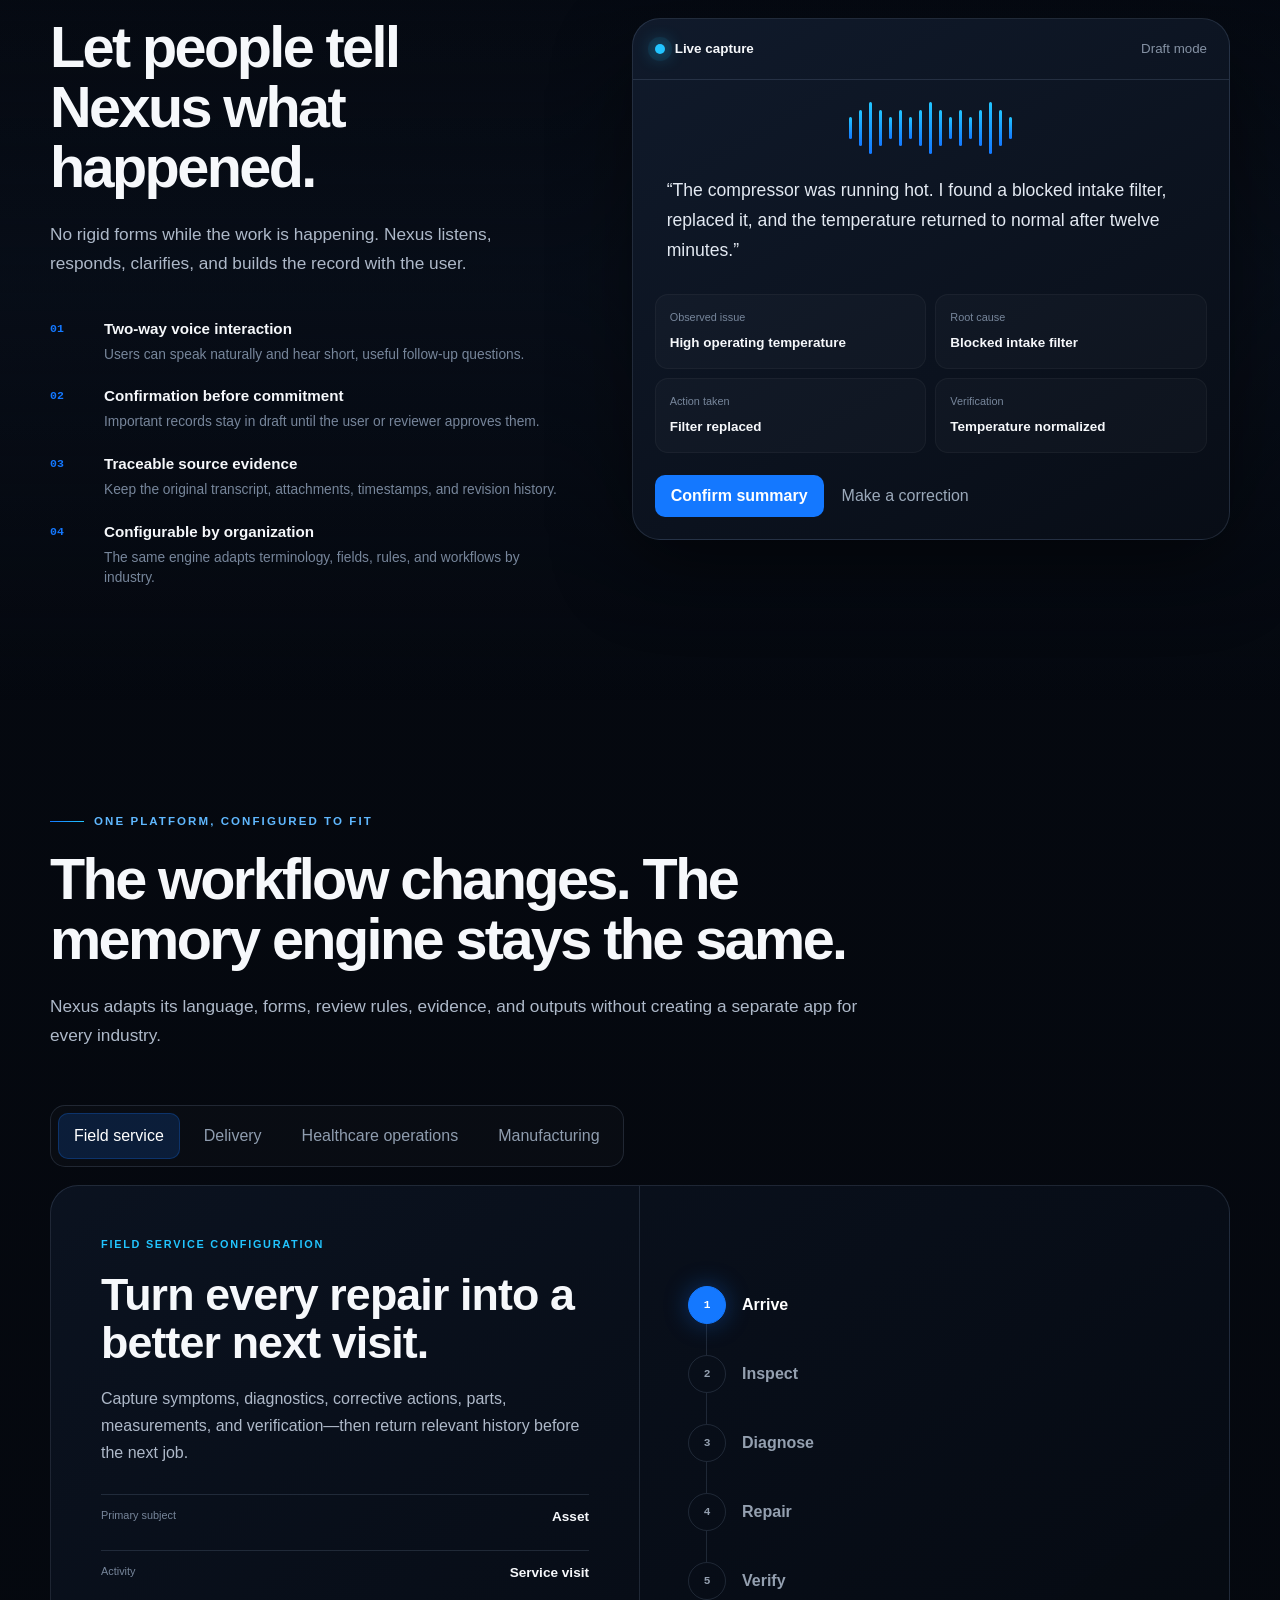
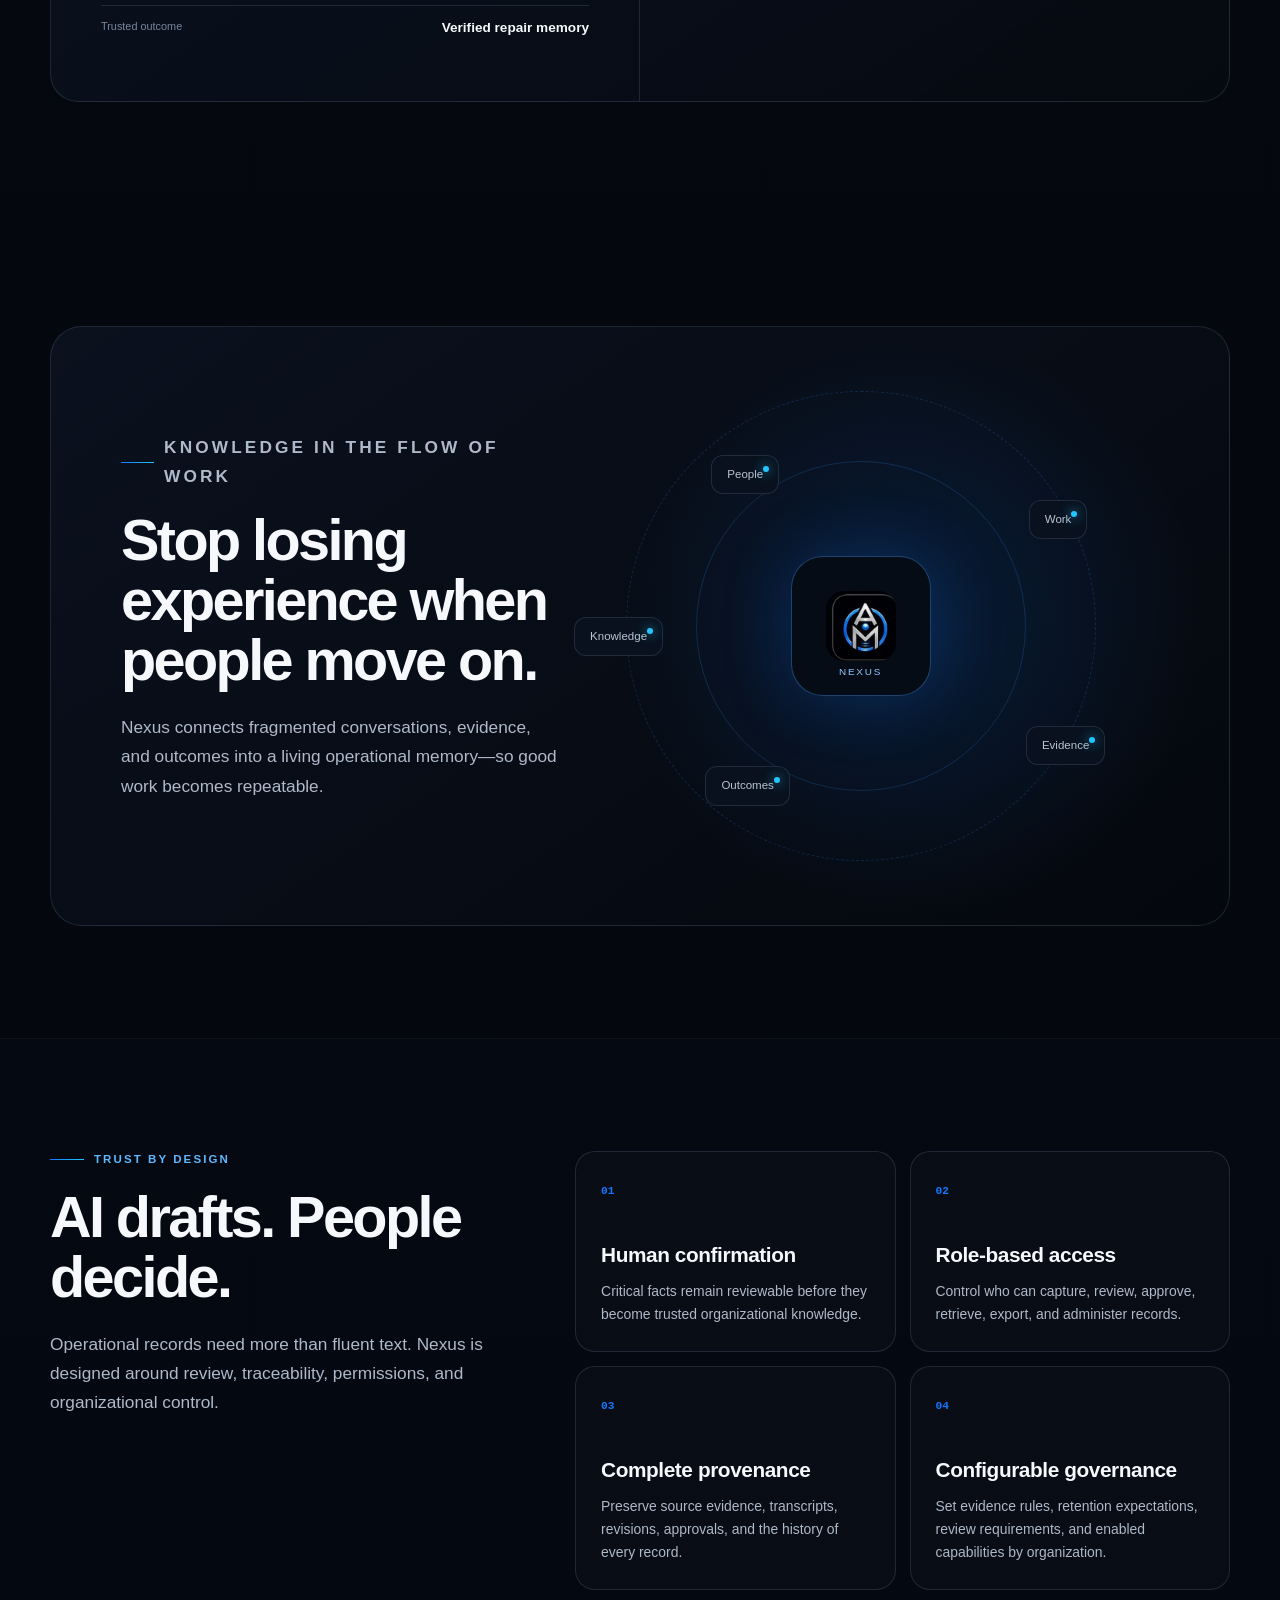
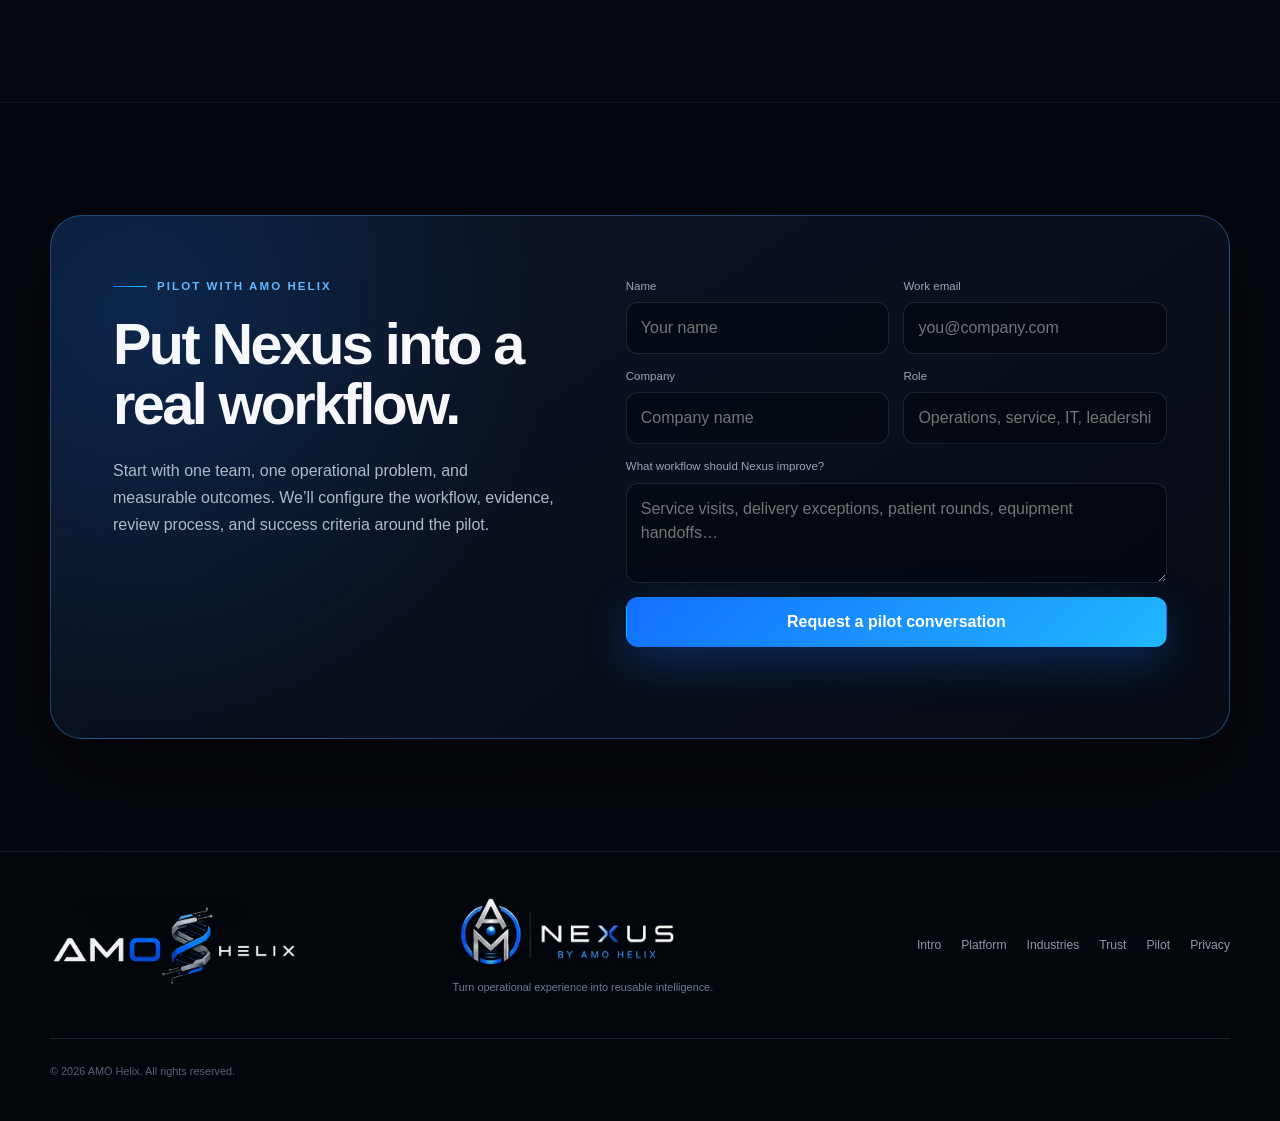
==== commit 30d29aae: "Add TestFlight pilot privacy notice" ====
--- a/amo-helix-nexus-landing/index.html
+++ b/amo-helix-nexus-landing/index.html
@@ -347,7 +347,7 @@
         <img src="assets/nexus-approved-product-lockup-v4.png" alt="Nexus by AMO Helix" />
         <small>Turn operational experience into reusable intelligence.</small>
       </div>
-      <div class="footer-links"><a href="#intro">Intro</a><a href="#platform">Platform</a><a href="#industries">Industries</a><a href="#security">Trust</a><a href="#pilot">Pilot</a></div>
+      <div class="footer-links"><a href="#intro">Intro</a><a href="#platform">Platform</a><a href="#industries">Industries</a><a href="#security">Trust</a><a href="#pilot">Pilot</a><a href="/privacy">Privacy</a></div>
       <p class="copyright">© <span id="year"></span> AMO Helix. All rights reserved.</p>
     </div>
   </footer>
